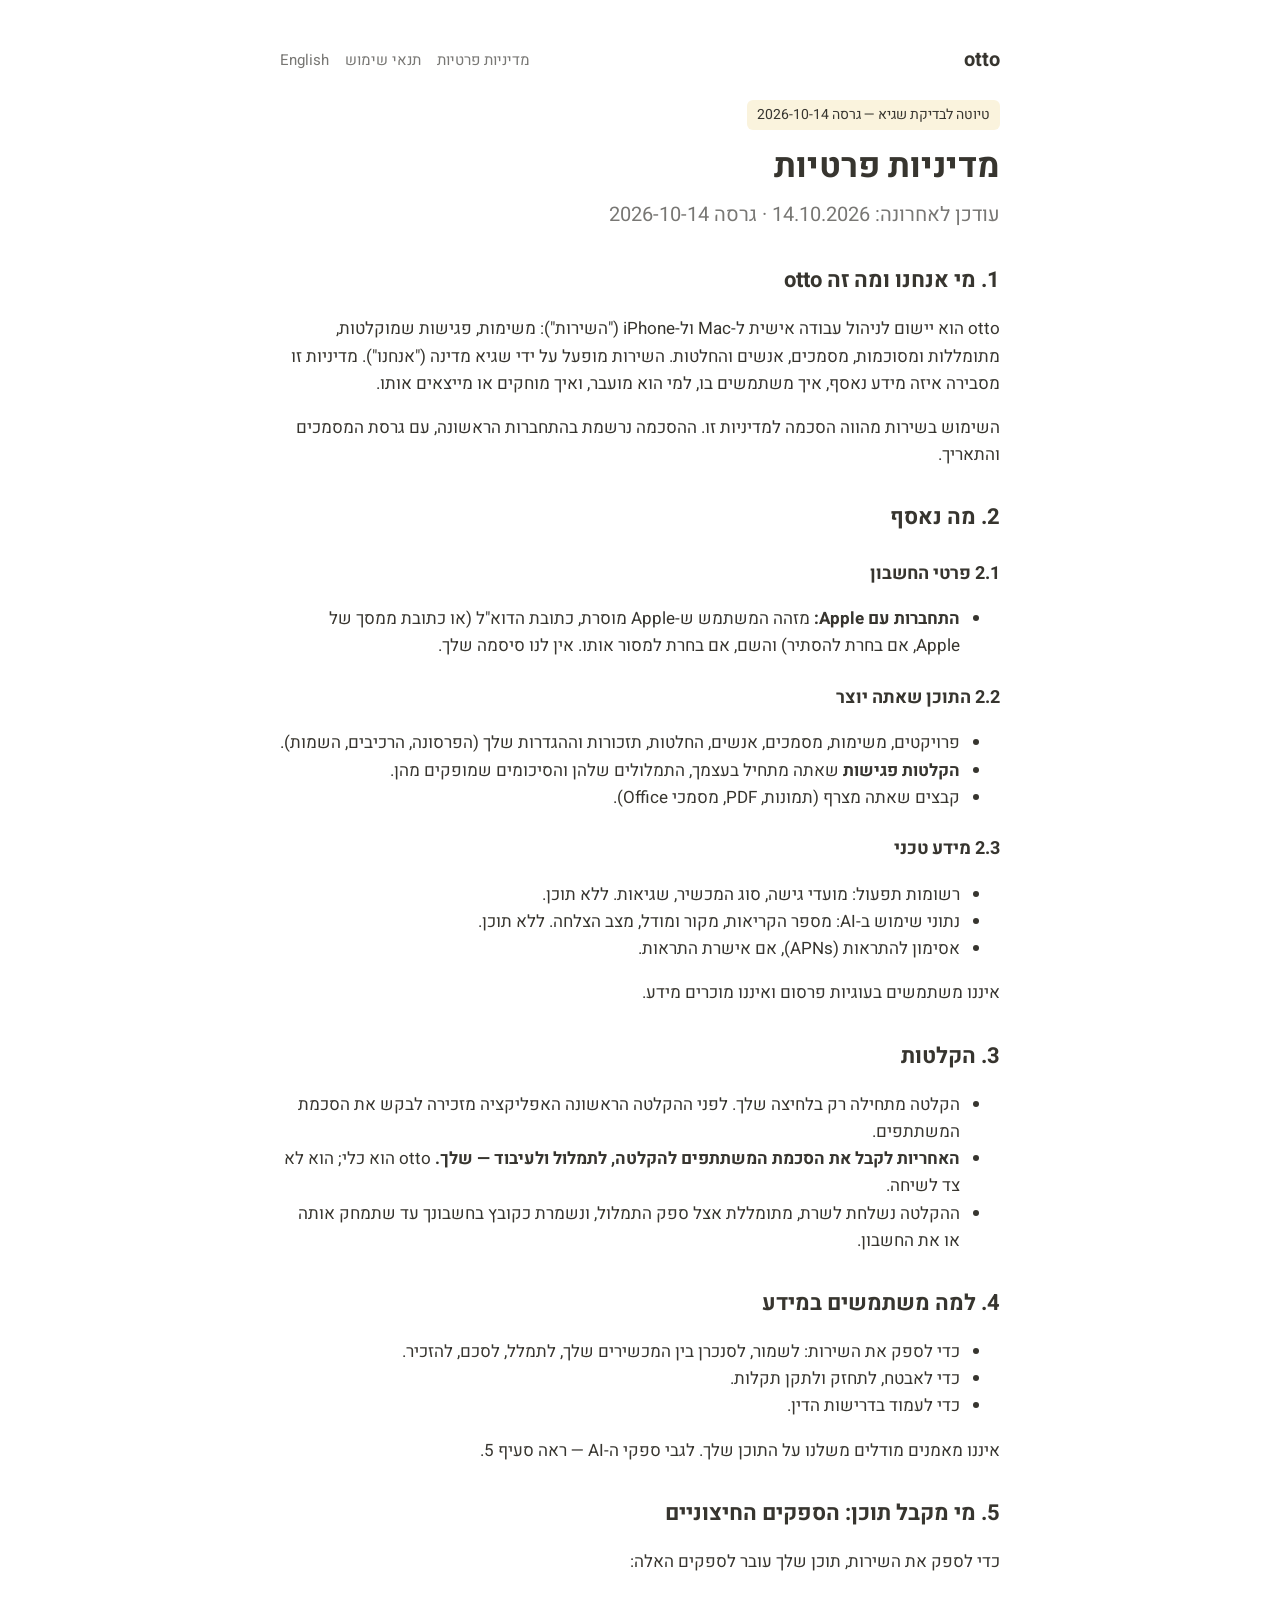
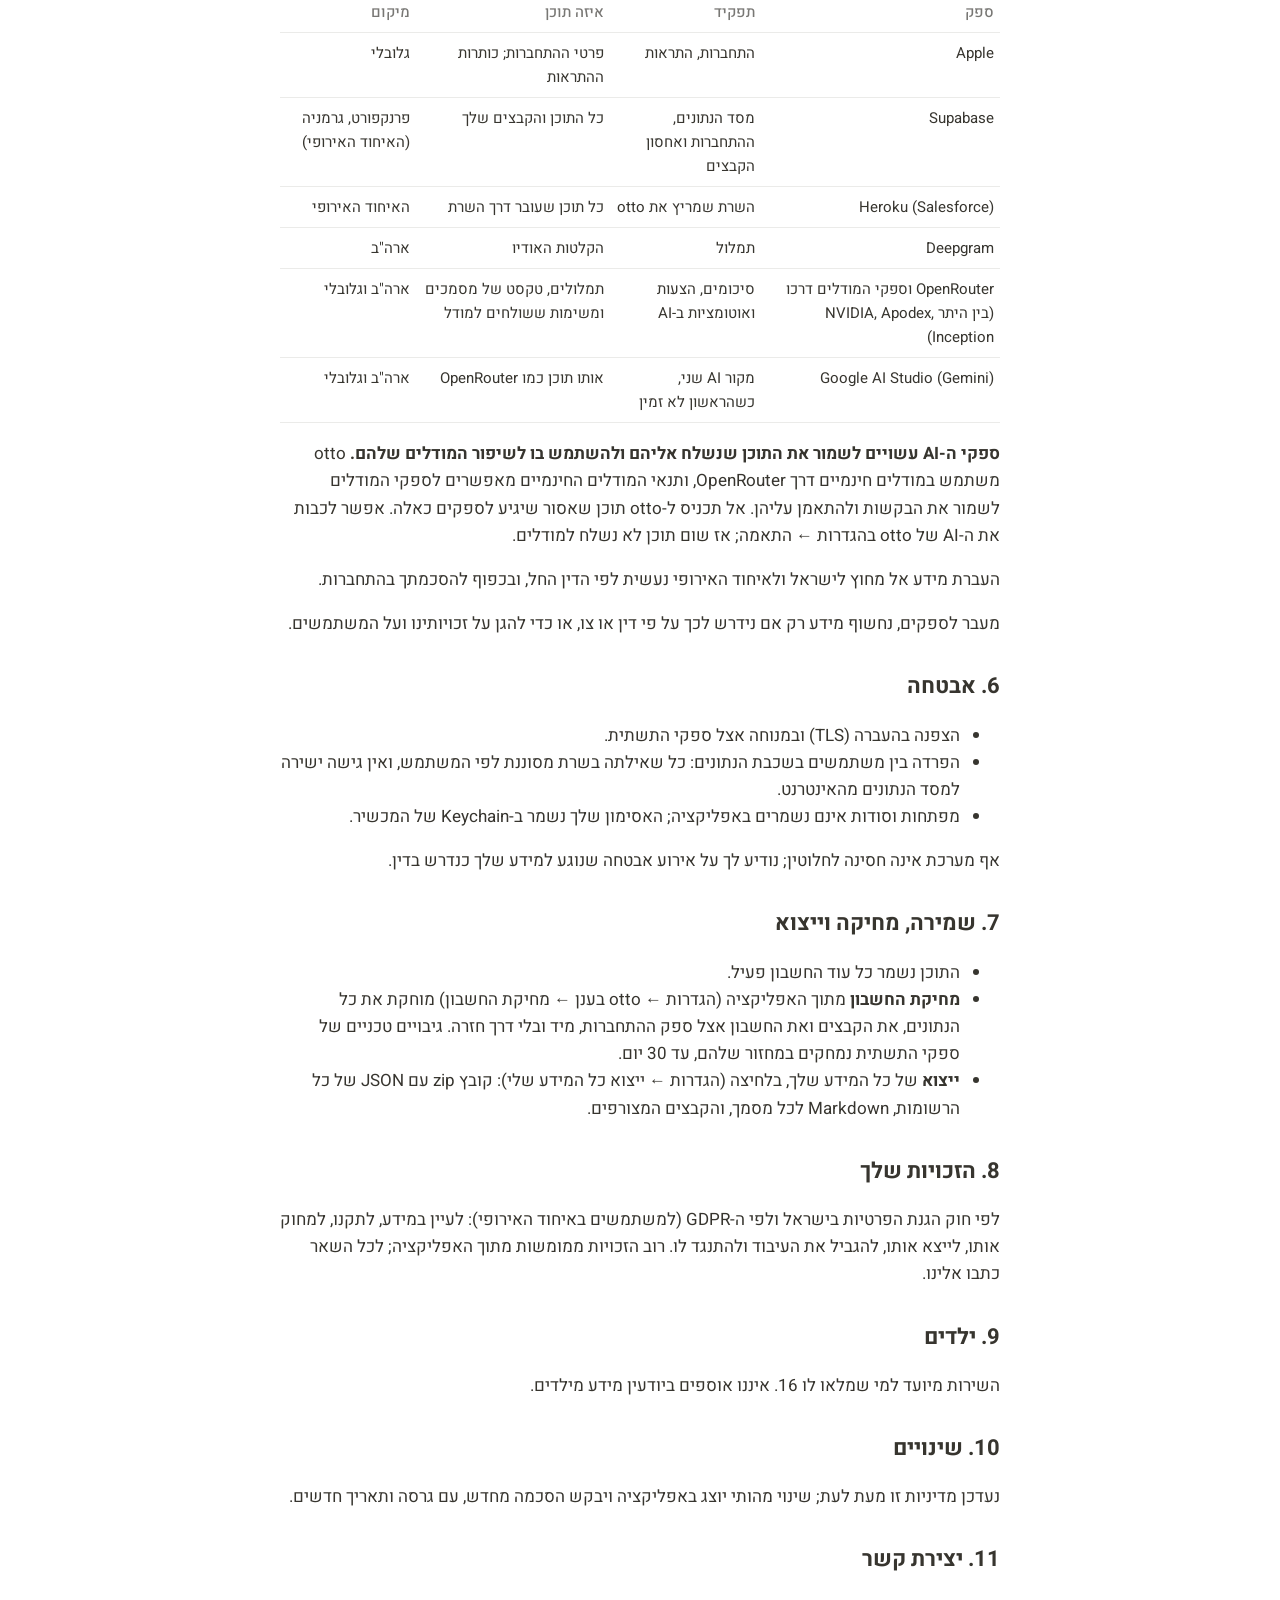
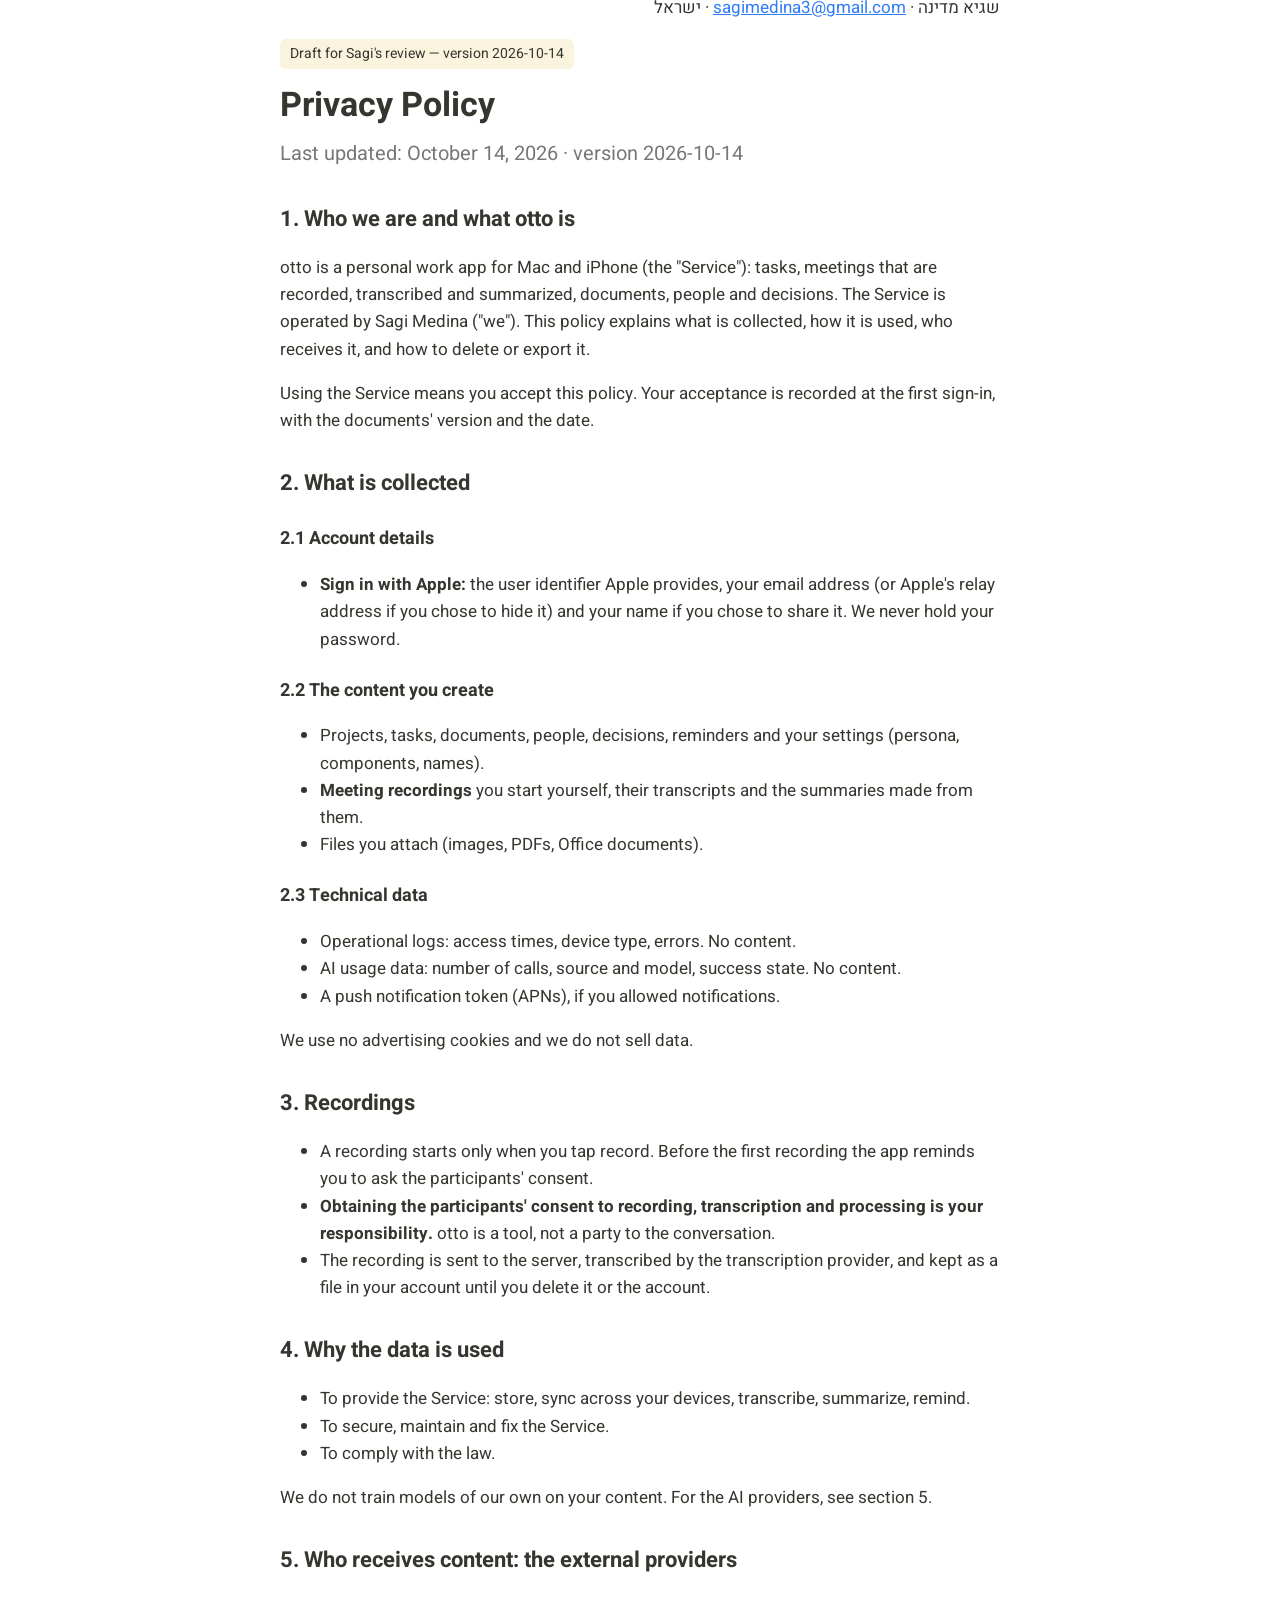
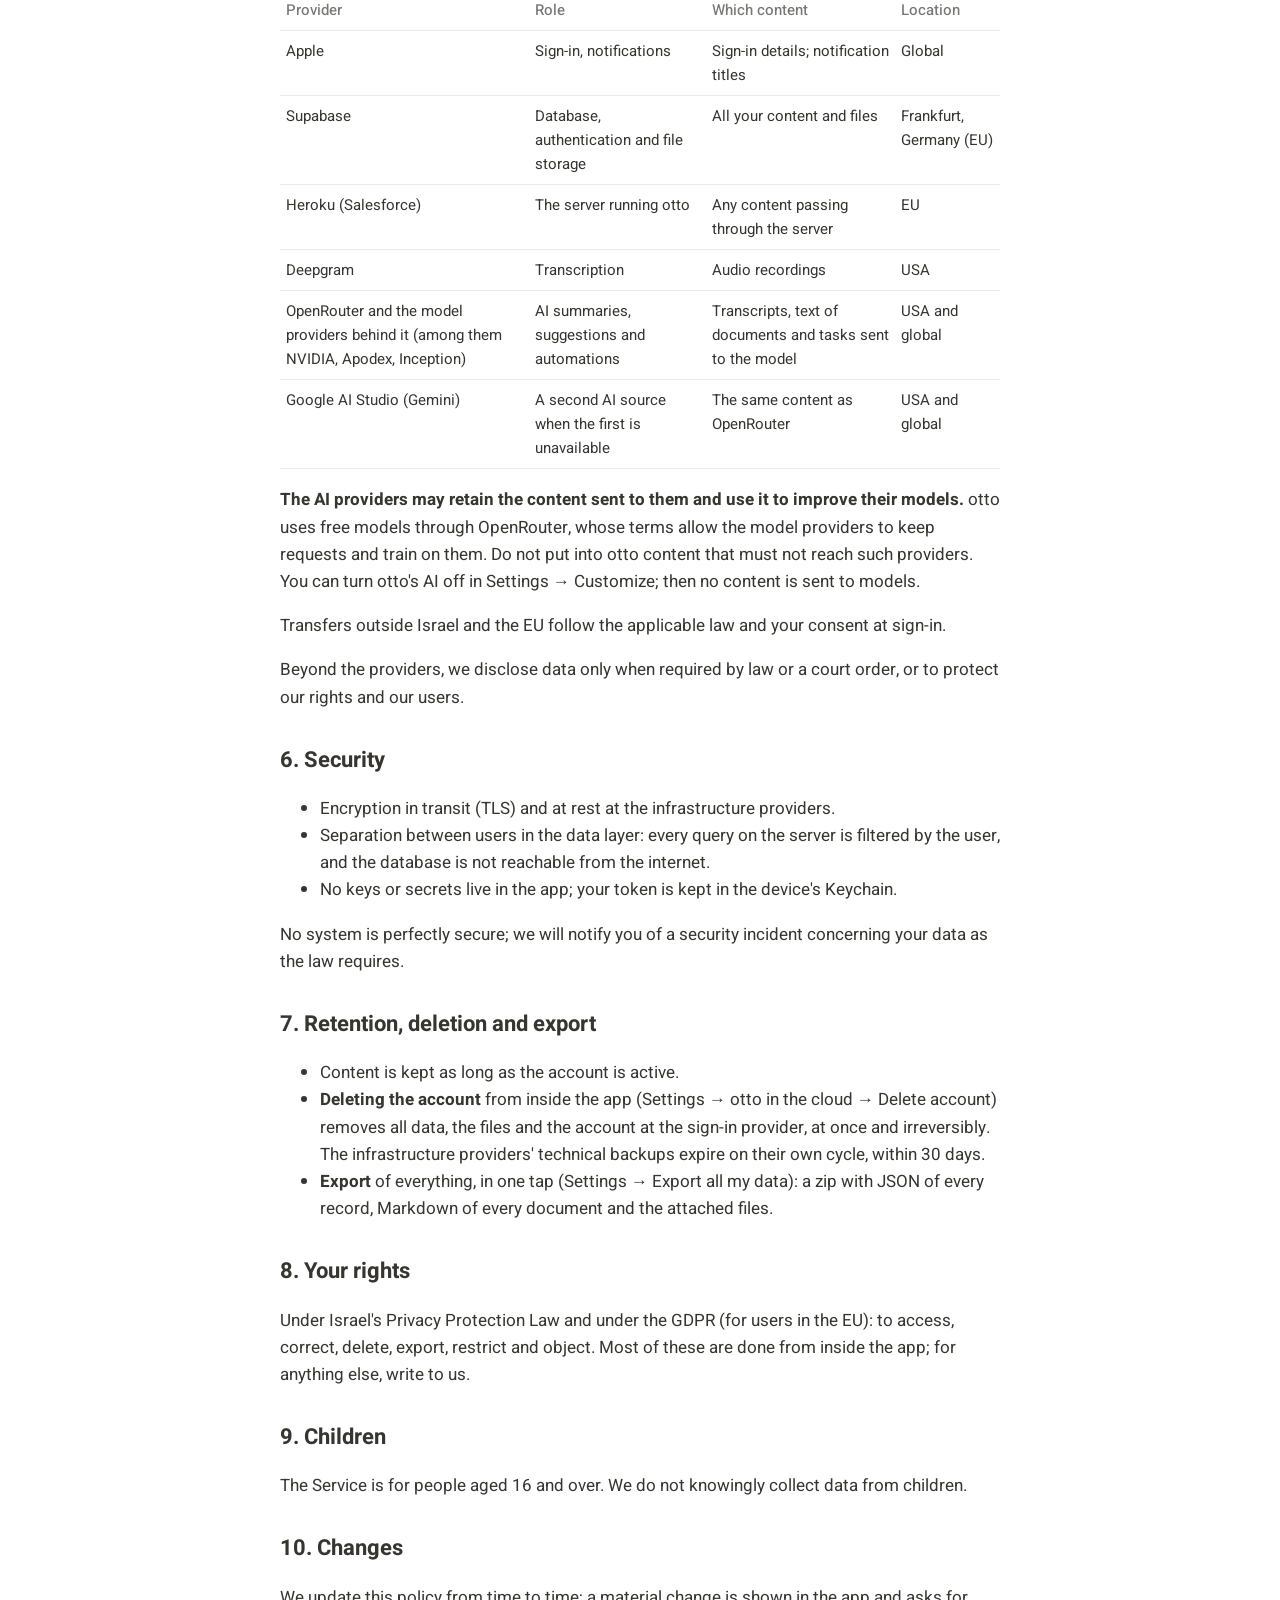
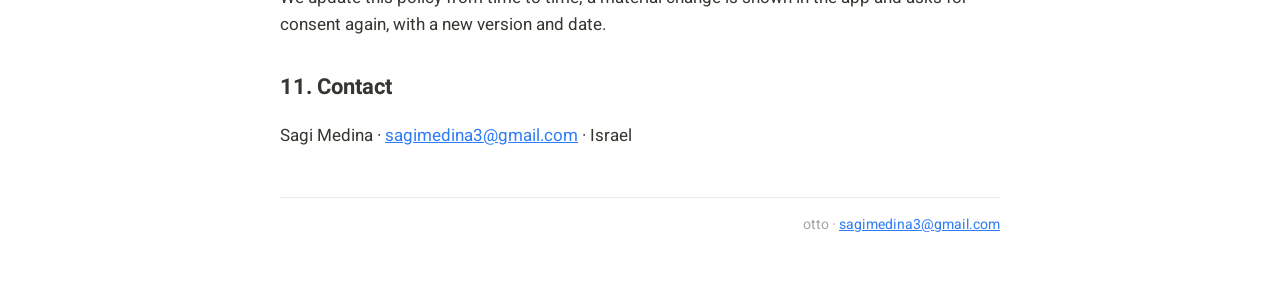
==== privacy/index.html @ e6d65d62 "Site: c3b1077" ====
<!doctype html>
<html lang="he" dir="rtl">
<head>
<meta charset="utf-8">
<meta name="viewport" content="width=device-width, initial-scale=1">
<title>otto — מדיניות פרטיות</title>
<link rel="stylesheet" href="../style.css">
<link rel="preconnect" href="https://fonts.googleapis.com">
<link href="https://fonts.googleapis.com/css2?family=Heebo:wght@400;500;600;700&display=swap" rel="stylesheet">
</head>
<body>
<main>
  <header class="top">
    <a class="mark" href="../">otto</a>
    <nav><a href="./">מדיניות פרטיות</a><a href="../terms/">תנאי שימוש</a><a href="#en" class="lang">English</a></nav>
  </header>

  <span class="draft">טיוטה לבדיקת שגיא — גרסה 2026-10-14</span>
  <h1>מדיניות פרטיות</h1>
  <p class="lead">עודכן לאחרונה: 14.10.2026 · גרסה 2026-10-14</p>

  <h2>1. מי אנחנו ומה זה otto</h2>
  <p>otto הוא יישום לניהול עבודה אישית ל-Mac ול-iPhone ("השירות"): משימות, פגישות שמוקלטות, מתומללות ומסוכמות, מסמכים, אנשים והחלטות. השירות מופעל על ידי שגיא מדינה ("אנחנו"). מדיניות זו מסבירה איזה מידע נאסף, איך משתמשים בו, למי הוא מועבר, ואיך מוחקים או מייצאים אותו.</p>
  <p>השימוש בשירות מהווה הסכמה למדיניות זו. ההסכמה נרשמת בהתחברות הראשונה, עם גרסת המסמכים והתאריך.</p>

  <h2>2. מה נאסף</h2>
  <h3>2.1 פרטי החשבון</h3>
  <ul>
    <li><strong>התחברות עם Apple:</strong> מזהה המשתמש ש-Apple מוסרת, כתובת הדוא"ל (או כתובת ממסך של Apple, אם בחרת להסתיר) והשם, אם בחרת למסור אותו. אין לנו סיסמה שלך.</li>
  </ul>
  <h3>2.2 התוכן שאתה יוצר</h3>
  <ul>
    <li>פרויקטים, משימות, מסמכים, אנשים, החלטות, תזכורות וההגדרות שלך (הפרסונה, הרכיבים, השמות).</li>
    <li><strong>הקלטות פגישות</strong> שאתה מתחיל בעצמך, התמלולים שלהן והסיכומים שמופקים מהן.</li>
    <li>קבצים שאתה מצרף (תמונות, PDF, מסמכי Office).</li>
  </ul>
  <h3>2.3 מידע טכני</h3>
  <ul>
    <li>רשומות תפעול: מועדי גישה, סוג המכשיר, שגיאות. ללא תוכן.</li>
    <li>נתוני שימוש ב-AI: מספר הקריאות, מקור ומודל, מצב הצלחה. ללא תוכן.</li>
    <li>אסימון להתראות (APNs), אם אישרת התראות.</li>
  </ul>
  <p>איננו משתמשים בעוגיות פרסום ואיננו מוכרים מידע.</p>

  <h2>3. הקלטות</h2>
  <ul>
    <li>הקלטה מתחילה רק בלחיצה שלך. לפני ההקלטה הראשונה האפליקציה מזכירה לבקש את הסכמת המשתתפים.</li>
    <li><strong>האחריות לקבל את הסכמת המשתתפים להקלטה, לתמלול ולעיבוד — שלך.</strong> otto הוא כלי; הוא לא צד לשיחה.</li>
    <li>ההקלטה נשלחת לשרת, מתומללת אצל ספק התמלול, ונשמרת כקובץ בחשבונך עד שתמחק אותה או את החשבון.</li>
  </ul>

  <h2>4. למה משתמשים במידע</h2>
  <ul>
    <li>כדי לספק את השירות: לשמור, לסנכרן בין המכשירים שלך, לתמלל, לסכם, להזכיר.</li>
    <li>כדי לאבטח, לתחזק ולתקן תקלות.</li>
    <li>כדי לעמוד בדרישות הדין.</li>
  </ul>
  <p>איננו מאמנים מודלים משלנו על התוכן שלך. לגבי ספקי ה-AI — ראה סעיף 5.</p>

  <h2>5. מי מקבל תוכן: הספקים החיצוניים</h2>
  <p>כדי לספק את השירות, תוכן שלך עובר לספקים האלה:</p>
  <table>
    <tr><th>ספק</th><th>תפקיד</th><th>איזה תוכן</th><th>מיקום</th></tr>
    <tr><td>Apple</td><td>התחברות, התראות</td><td>פרטי ההתחברות; כותרות ההתראות</td><td>גלובלי</td></tr>
    <tr><td>Supabase</td><td>מסד הנתונים, ההתחברות ואחסון הקבצים</td><td>כל התוכן והקבצים שלך</td><td>פרנקפורט, גרמניה (האיחוד האירופי)</td></tr>
    <tr><td>Heroku (Salesforce)</td><td>השרת שמריץ את otto</td><td>כל תוכן שעובר דרך השרת</td><td>האיחוד האירופי</td></tr>
    <tr><td>Deepgram</td><td>תמלול</td><td>הקלטות האודיו</td><td>ארה"ב</td></tr>
    <tr><td>OpenRouter וספקי המודלים דרכו (בין היתר NVIDIA, Apodex, Inception)</td><td>סיכומים, הצעות ואוטומציות ב-AI</td><td>תמלולים, טקסט של מסמכים ומשימות ששולחים למודל</td><td>ארה"ב וגלובלי</td></tr>
    <tr><td>Google AI Studio (Gemini)</td><td>מקור AI שני, כשהראשון לא זמין</td><td>אותו תוכן כמו OpenRouter</td><td>ארה"ב וגלובלי</td></tr>
  </table>
  <p><strong>ספקי ה-AI עשויים לשמור את התוכן שנשלח אליהם ולהשתמש בו לשיפור המודלים שלהם.</strong> otto משתמש במודלים חינמיים דרך OpenRouter, ותנאי המודלים החינמיים מאפשרים לספקי המודלים לשמור את הבקשות ולהתאמן עליהן. אל תכניס ל-otto תוכן שאסור שיגיע לספקים כאלה. אפשר לכבות את ה-AI של otto בהגדרות ← התאמה; אז שום תוכן לא נשלח למודלים.</p>
  <p>העברת מידע אל מחוץ לישראל ולאיחוד האירופי נעשית לפי הדין החל, ובכפוף להסכמתך בהתחברות.</p>
  <p>מעבר לספקים, נחשוף מידע רק אם נידרש לכך על פי דין או צו, או כדי להגן על זכויותינו ועל המשתמשים.</p>

  <h2>6. אבטחה</h2>
  <ul>
    <li>הצפנה בהעברה (TLS) ובמנוחה אצל ספקי התשתית.</li>
    <li>הפרדה בין משתמשים בשכבת הנתונים: כל שאילתה בשרת מסוננת לפי המשתמש, ואין גישה ישירה למסד הנתונים מהאינטרנט.</li>
    <li>מפתחות וסודות אינם נשמרים באפליקציה; האסימון שלך נשמר ב-Keychain של המכשיר.</li>
  </ul>
  <p>אף מערכת אינה חסינה לחלוטין; נודיע לך על אירוע אבטחה שנוגע למידע שלך כנדרש בדין.</p>

  <h2>7. שמירה, מחיקה וייצוא</h2>
  <ul>
    <li>התוכן נשמר כל עוד החשבון פעיל.</li>
    <li><strong>מחיקת החשבון</strong> מתוך האפליקציה (הגדרות ← otto בענן ← מחיקת החשבון) מוחקת את כל הנתונים, את הקבצים ואת החשבון אצל ספק ההתחברות, מיד ובלי דרך חזרה. גיבויים טכניים של ספקי התשתית נמחקים במחזור שלהם, עד 30 יום.</li>
    <li><strong>ייצוא</strong> של כל המידע שלך, בלחיצה (הגדרות ← ייצוא כל המידע שלי): קובץ zip עם JSON של כל הרשומות, Markdown לכל מסמך, והקבצים המצורפים.</li>
  </ul>

  <h2>8. הזכויות שלך</h2>
  <p>לפי חוק הגנת הפרטיות בישראל ולפי ה-GDPR (למשתמשים באיחוד האירופי): לעיין במידע, לתקנו, למחוק אותו, לייצא אותו, להגביל את העיבוד ולהתנגד לו. רוב הזכויות ממומשות מתוך האפליקציה; לכל השאר כתבו אלינו.</p>

  <h2>9. ילדים</h2>
  <p>השירות מיועד למי שמלאו לו 16. איננו אוספים ביודעין מידע מילדים.</p>

  <h2>10. שינויים</h2>
  <p>נעדכן מדיניות זו מעת לעת; שינוי מהותי יוצג באפליקציה ויבקש הסכמה מחדש, עם גרסה ותאריך חדשים.</p>

  <h2>11. יצירת קשר</h2>
  <p>שגיא מדינה · <a href="mailto:sagimedina3@gmail.com">sagimedina3@gmail.com</a> · ישראל</p>

  <section id="en" class="en">
    <span class="draft">Draft for Sagi's review — version 2026-10-14</span>
    <h1>Privacy Policy</h1>
    <p class="lead">Last updated: October 14, 2026 · version 2026-10-14</p>

    <h2>1. Who we are and what otto is</h2>
    <p>otto is a personal work app for Mac and iPhone (the "Service"): tasks, meetings that are recorded, transcribed and summarized, documents, people and decisions. The Service is operated by Sagi Medina ("we"). This policy explains what is collected, how it is used, who receives it, and how to delete or export it.</p>
    <p>Using the Service means you accept this policy. Your acceptance is recorded at the first sign-in, with the documents' version and the date.</p>

    <h2>2. What is collected</h2>
    <h3>2.1 Account details</h3>
    <ul><li><strong>Sign in with Apple:</strong> the user identifier Apple provides, your email address (or Apple's relay address if you chose to hide it) and your name if you chose to share it. We never hold your password.</li></ul>
    <h3>2.2 The content you create</h3>
    <ul>
      <li>Projects, tasks, documents, people, decisions, reminders and your settings (persona, components, names).</li>
      <li><strong>Meeting recordings</strong> you start yourself, their transcripts and the summaries made from them.</li>
      <li>Files you attach (images, PDFs, Office documents).</li>
    </ul>
    <h3>2.3 Technical data</h3>
    <ul>
      <li>Operational logs: access times, device type, errors. No content.</li>
      <li>AI usage data: number of calls, source and model, success state. No content.</li>
      <li>A push notification token (APNs), if you allowed notifications.</li>
    </ul>
    <p>We use no advertising cookies and we do not sell data.</p>

    <h2>3. Recordings</h2>
    <ul>
      <li>A recording starts only when you tap record. Before the first recording the app reminds you to ask the participants' consent.</li>
      <li><strong>Obtaining the participants' consent to recording, transcription and processing is your responsibility.</strong> otto is a tool, not a party to the conversation.</li>
      <li>The recording is sent to the server, transcribed by the transcription provider, and kept as a file in your account until you delete it or the account.</li>
    </ul>

    <h2>4. Why the data is used</h2>
    <ul>
      <li>To provide the Service: store, sync across your devices, transcribe, summarize, remind.</li>
      <li>To secure, maintain and fix the Service.</li>
      <li>To comply with the law.</li>
    </ul>
    <p>We do not train models of our own on your content. For the AI providers, see section 5.</p>

    <h2>5. Who receives content: the external providers</h2>
    <table>
      <tr><th>Provider</th><th>Role</th><th>Which content</th><th>Location</th></tr>
      <tr><td>Apple</td><td>Sign-in, notifications</td><td>Sign-in details; notification titles</td><td>Global</td></tr>
      <tr><td>Supabase</td><td>Database, authentication and file storage</td><td>All your content and files</td><td>Frankfurt, Germany (EU)</td></tr>
      <tr><td>Heroku (Salesforce)</td><td>The server running otto</td><td>Any content passing through the server</td><td>EU</td></tr>
      <tr><td>Deepgram</td><td>Transcription</td><td>Audio recordings</td><td>USA</td></tr>
      <tr><td>OpenRouter and the model providers behind it (among them NVIDIA, Apodex, Inception)</td><td>AI summaries, suggestions and automations</td><td>Transcripts, text of documents and tasks sent to the model</td><td>USA and global</td></tr>
      <tr><td>Google AI Studio (Gemini)</td><td>A second AI source when the first is unavailable</td><td>The same content as OpenRouter</td><td>USA and global</td></tr>
    </table>
    <p><strong>The AI providers may retain the content sent to them and use it to improve their models.</strong> otto uses free models through OpenRouter, whose terms allow the model providers to keep requests and train on them. Do not put into otto content that must not reach such providers. You can turn otto's AI off in Settings → Customize; then no content is sent to models.</p>
    <p>Transfers outside Israel and the EU follow the applicable law and your consent at sign-in.</p>
    <p>Beyond the providers, we disclose data only when required by law or a court order, or to protect our rights and our users.</p>

    <h2>6. Security</h2>
    <ul>
      <li>Encryption in transit (TLS) and at rest at the infrastructure providers.</li>
      <li>Separation between users in the data layer: every query on the server is filtered by the user, and the database is not reachable from the internet.</li>
      <li>No keys or secrets live in the app; your token is kept in the device's Keychain.</li>
    </ul>
    <p>No system is perfectly secure; we will notify you of a security incident concerning your data as the law requires.</p>

    <h2>7. Retention, deletion and export</h2>
    <ul>
      <li>Content is kept as long as the account is active.</li>
      <li><strong>Deleting the account</strong> from inside the app (Settings → otto in the cloud → Delete account) removes all data, the files and the account at the sign-in provider, at once and irreversibly. The infrastructure providers' technical backups expire on their own cycle, within 30 days.</li>
      <li><strong>Export</strong> of everything, in one tap (Settings → Export all my data): a zip with JSON of every record, Markdown of every document and the attached files.</li>
    </ul>

    <h2>8. Your rights</h2>
    <p>Under Israel's Privacy Protection Law and under the GDPR (for users in the EU): to access, correct, delete, export, restrict and object. Most of these are done from inside the app; for anything else, write to us.</p>

    <h2>9. Children</h2>
    <p>The Service is for people aged 16 and over. We do not knowingly collect data from children.</p>

    <h2>10. Changes</h2>
    <p>We update this policy from time to time; a material change is shown in the app and asks for consent again, with a new version and date.</p>

    <h2>11. Contact</h2>
    <p>Sagi Medina · <a href="mailto:sagimedina3@gmail.com">sagimedina3@gmail.com</a> · Israel</p>
  </section>

  <footer>otto · <a href="mailto:sagimedina3@gmail.com">sagimedina3@gmail.com</a></footer>
</main>
</body>
</html>
---- style.css ----
:root {
  --ink: #37352f; --ink2: #787774; --ink3: #a5a49f; --line: #ebebe9; --bg: #ffffff; --soft: #f8f8f7;
  --action: #2e7cf6; --blue-bg: #e6f1f8; --green: #3f7f5b; --green-bg: #e8f2eb; --yellow-bg: #faf3dd;
}
@media (prefers-color-scheme: dark) {
  :root { --ink: #e6e6e3; --ink2: #9b9a97; --ink3: #6f6e69; --line: #2f2f2f; --bg: #191919; --soft: #202020;
          --action: #4c8df8; --blue-bg: #173446; --green: #5dae80; --green-bg: #213a2c; --yellow-bg: #4a3d24; }
}
* { box-sizing: border-box; }
html { font-family: "Heebo", -apple-system, "Segoe UI", sans-serif; color: var(--ink); background: var(--bg); }
body { margin: 0; line-height: 1.6; font-size: 17px; }
main { max-width: 760px; margin: 0 auto; padding: 32px 20px 64px; }
header.top { display: flex; align-items: center; justify-content: space-between; gap: 16px; padding: 12px 0 24px; }
header.top .mark { font-weight: 700; font-size: 20px; text-decoration: none; color: var(--ink); }
header.top nav a { color: var(--ink2); text-decoration: none; margin-inline-start: 16px; font-size: 15px; }
h1 { font-size: 34px; line-height: 1.2; margin: 0 0 12px; }
h2 { font-size: 22px; margin: 32px 0 8px; }
h3 { font-size: 18px; margin: 24px 0 6px; }
p, li { color: var(--ink); }
.lead { font-size: 20px; color: var(--ink2); margin: 0 0 24px; }
.draft { display: inline-block; background: var(--yellow-bg); color: var(--ink); border-radius: 6px; padding: 4px 10px;
         font-size: 14px; margin-bottom: 16px; }
.cards { display: grid; grid-template-columns: repeat(auto-fit, minmax(220px, 1fr)); gap: 12px; margin: 24px 0; }
.card { background: var(--soft); border: 1px solid var(--line); border-radius: 10px; padding: 16px; }
.card h3 { margin: 0 0 6px; font-size: 17px; }
.card p { margin: 0; color: var(--ink2); font-size: 15px; }
table { border-collapse: collapse; width: 100%; font-size: 15px; margin: 12px 0; }
th, td { text-align: start; border-bottom: 1px solid var(--line); padding: 8px 6px; vertical-align: top; }
th { color: var(--ink2); font-weight: 500; }
a { color: var(--action); }
footer { margin-top: 48px; padding-top: 16px; border-top: 1px solid var(--line); color: var(--ink3); font-size: 14px; }
.lang { font-size: 14px; color: var(--ink2); }
.en { direction: ltr; text-align: left; }
.en th, .en td { text-align: left; }
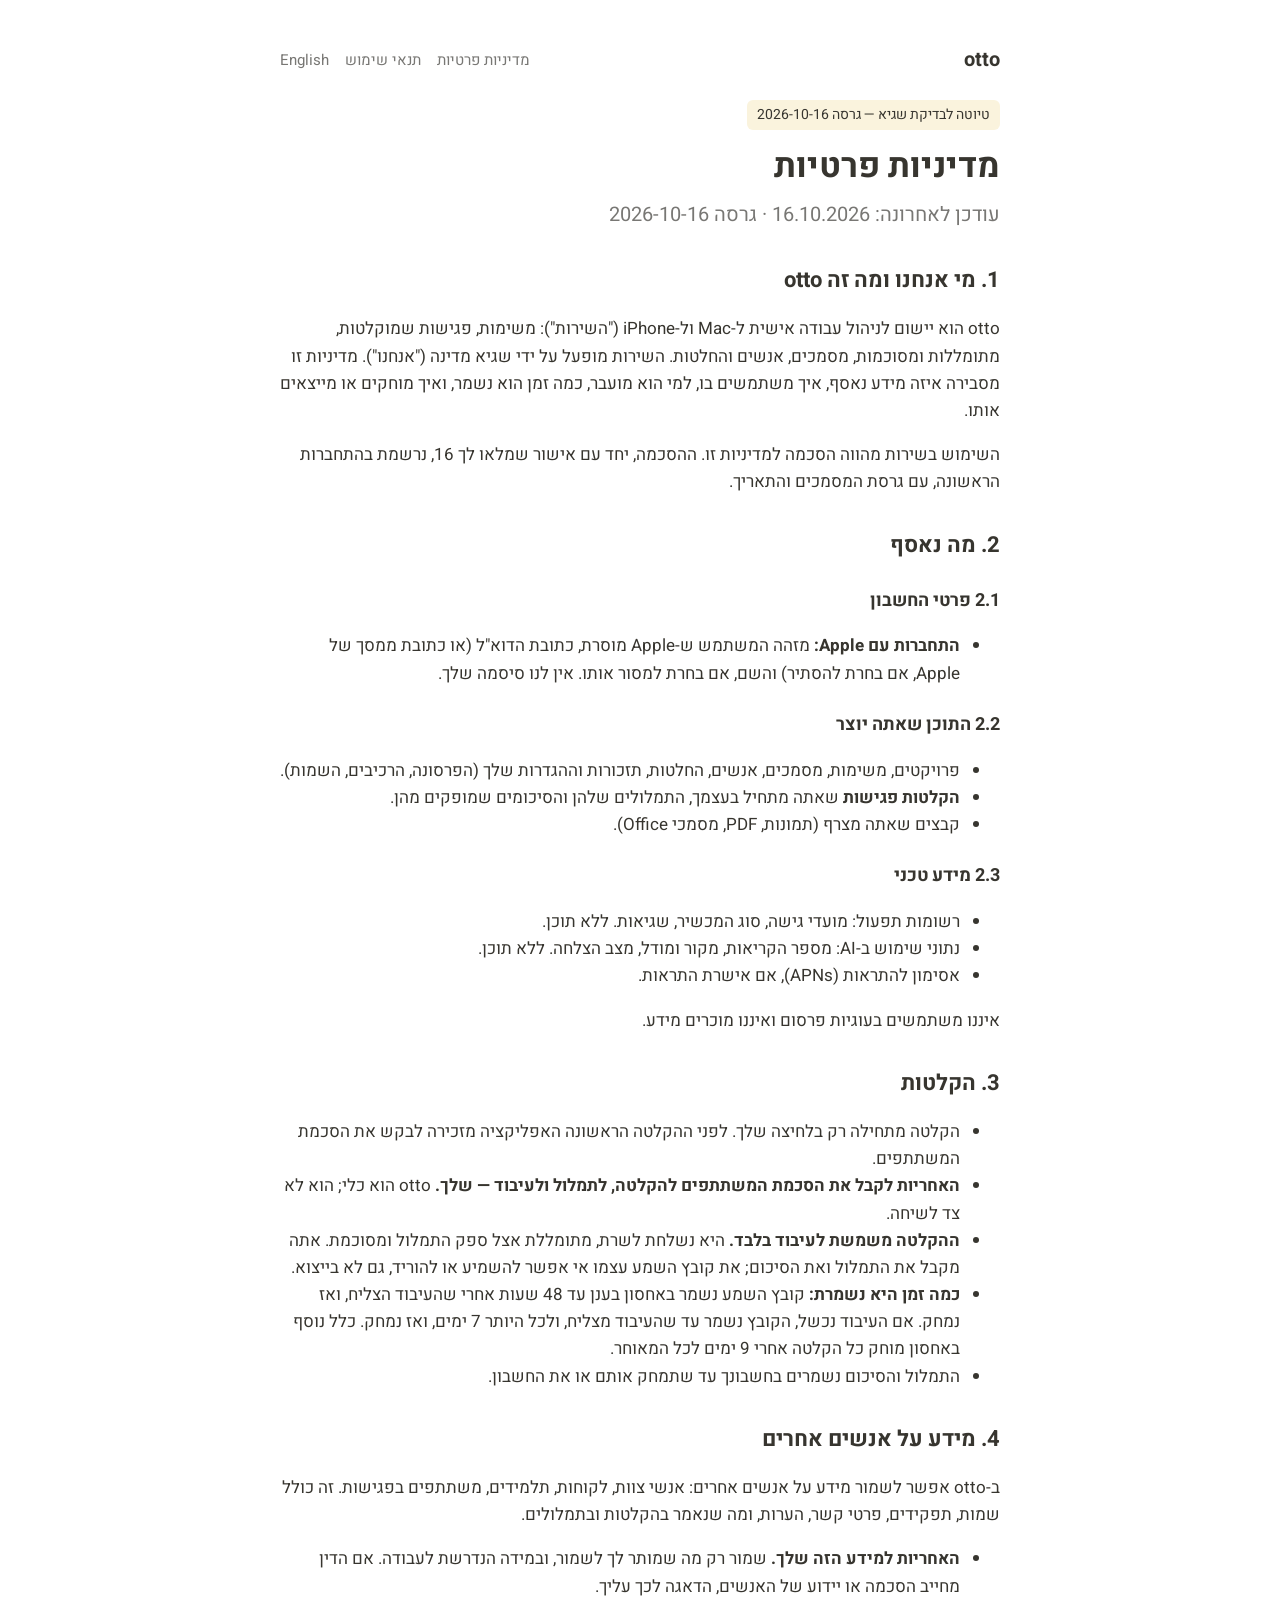
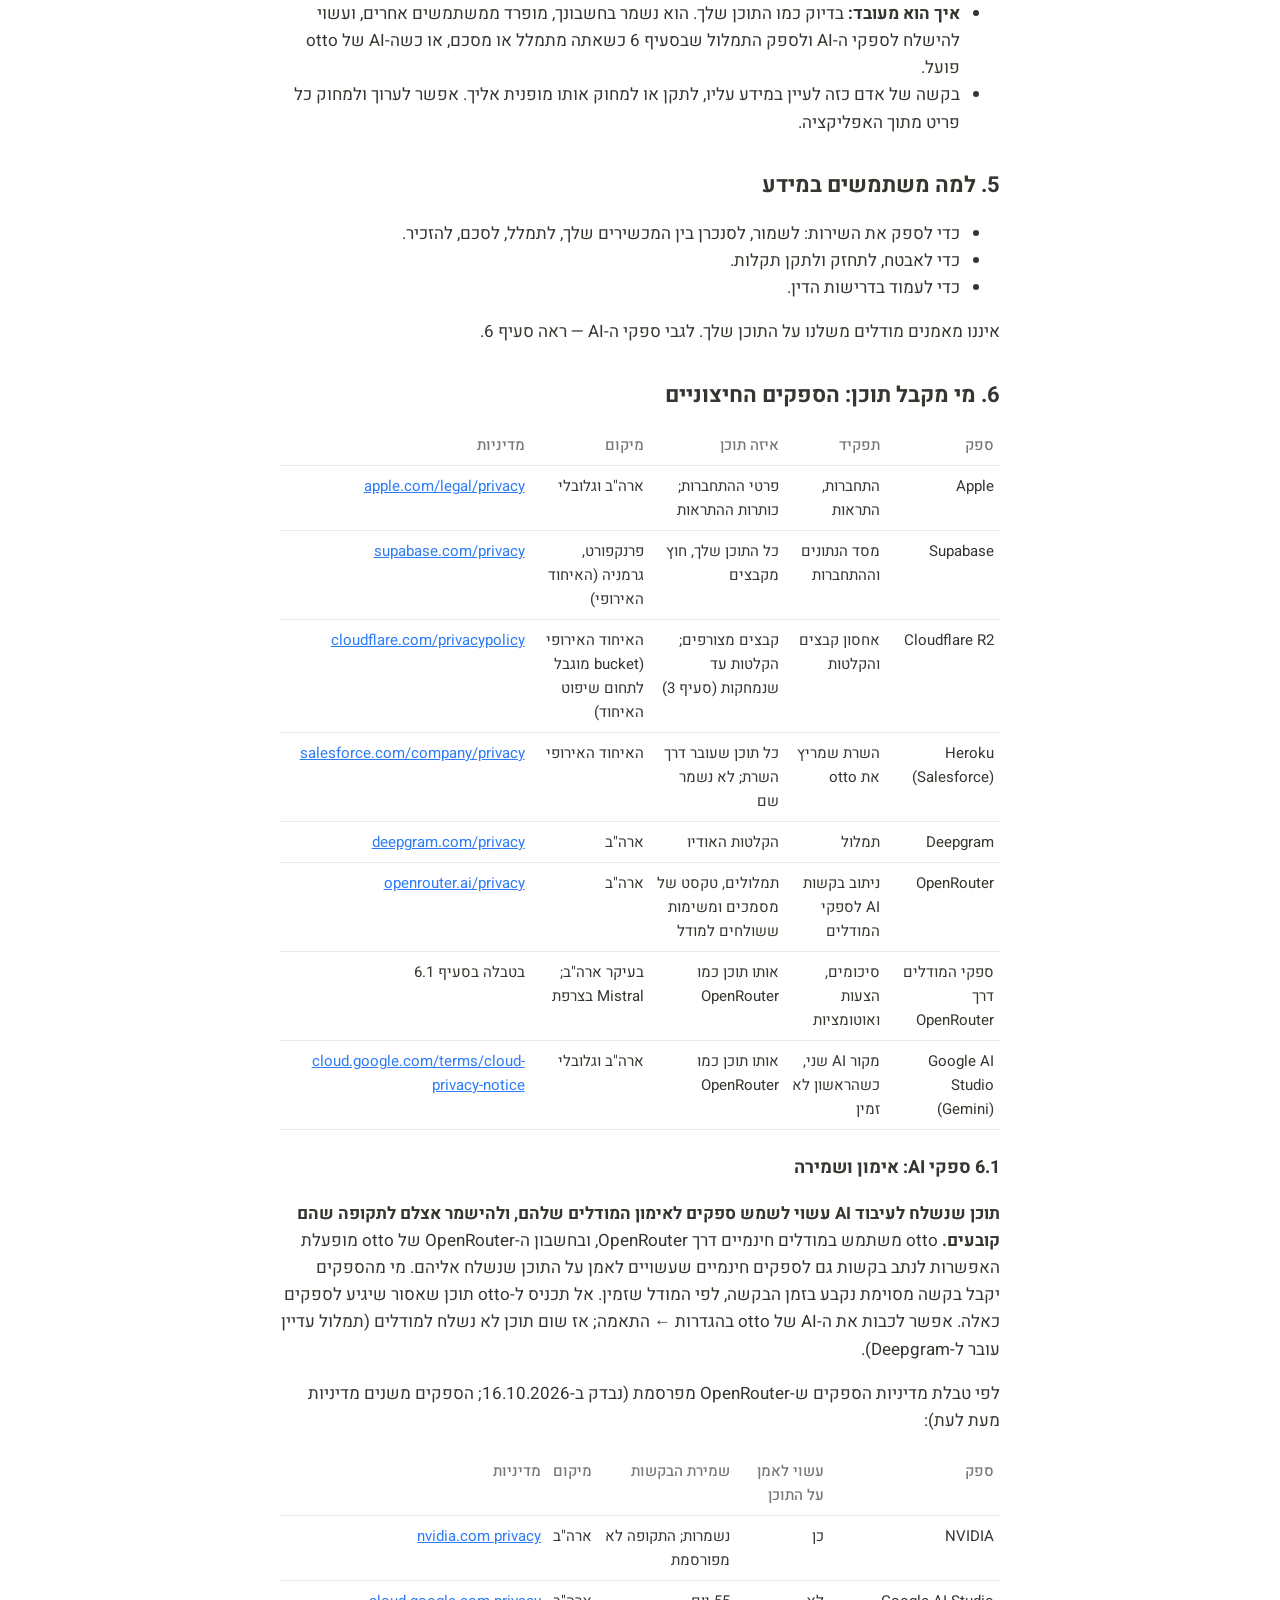
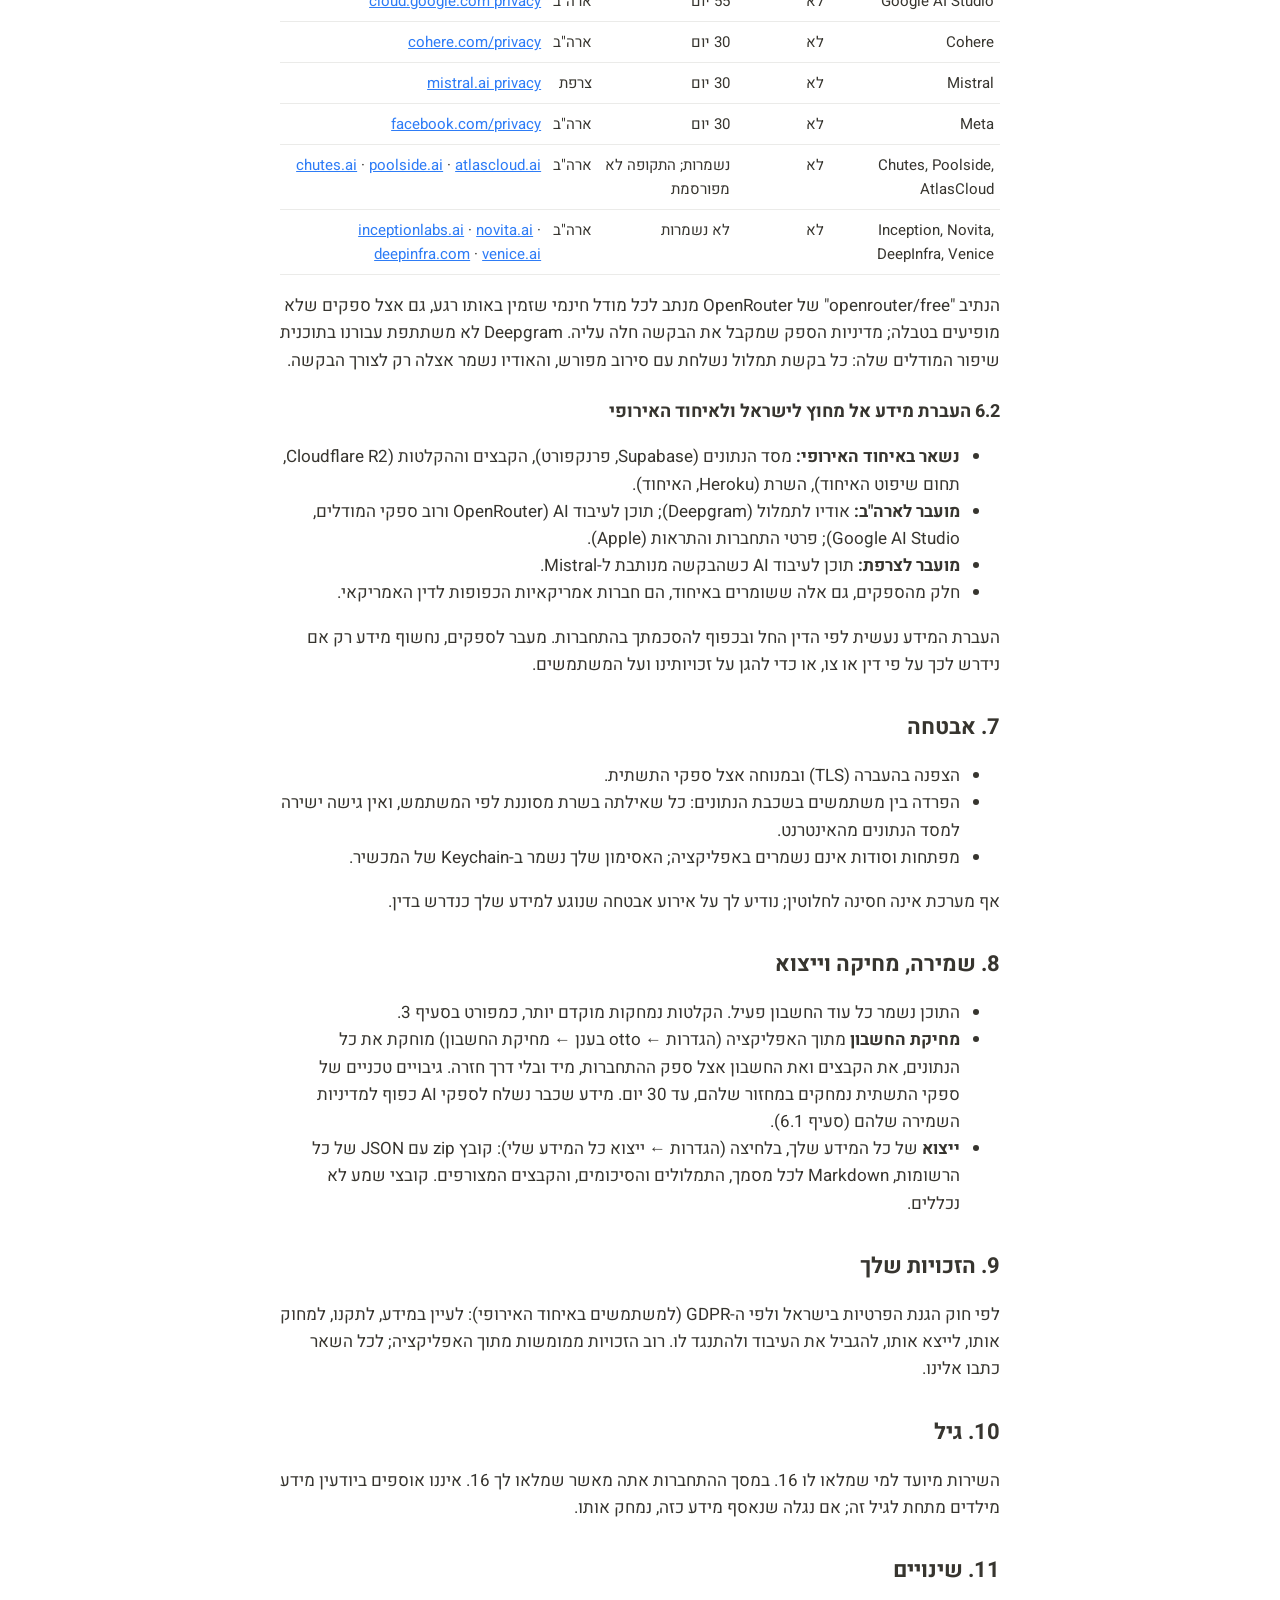
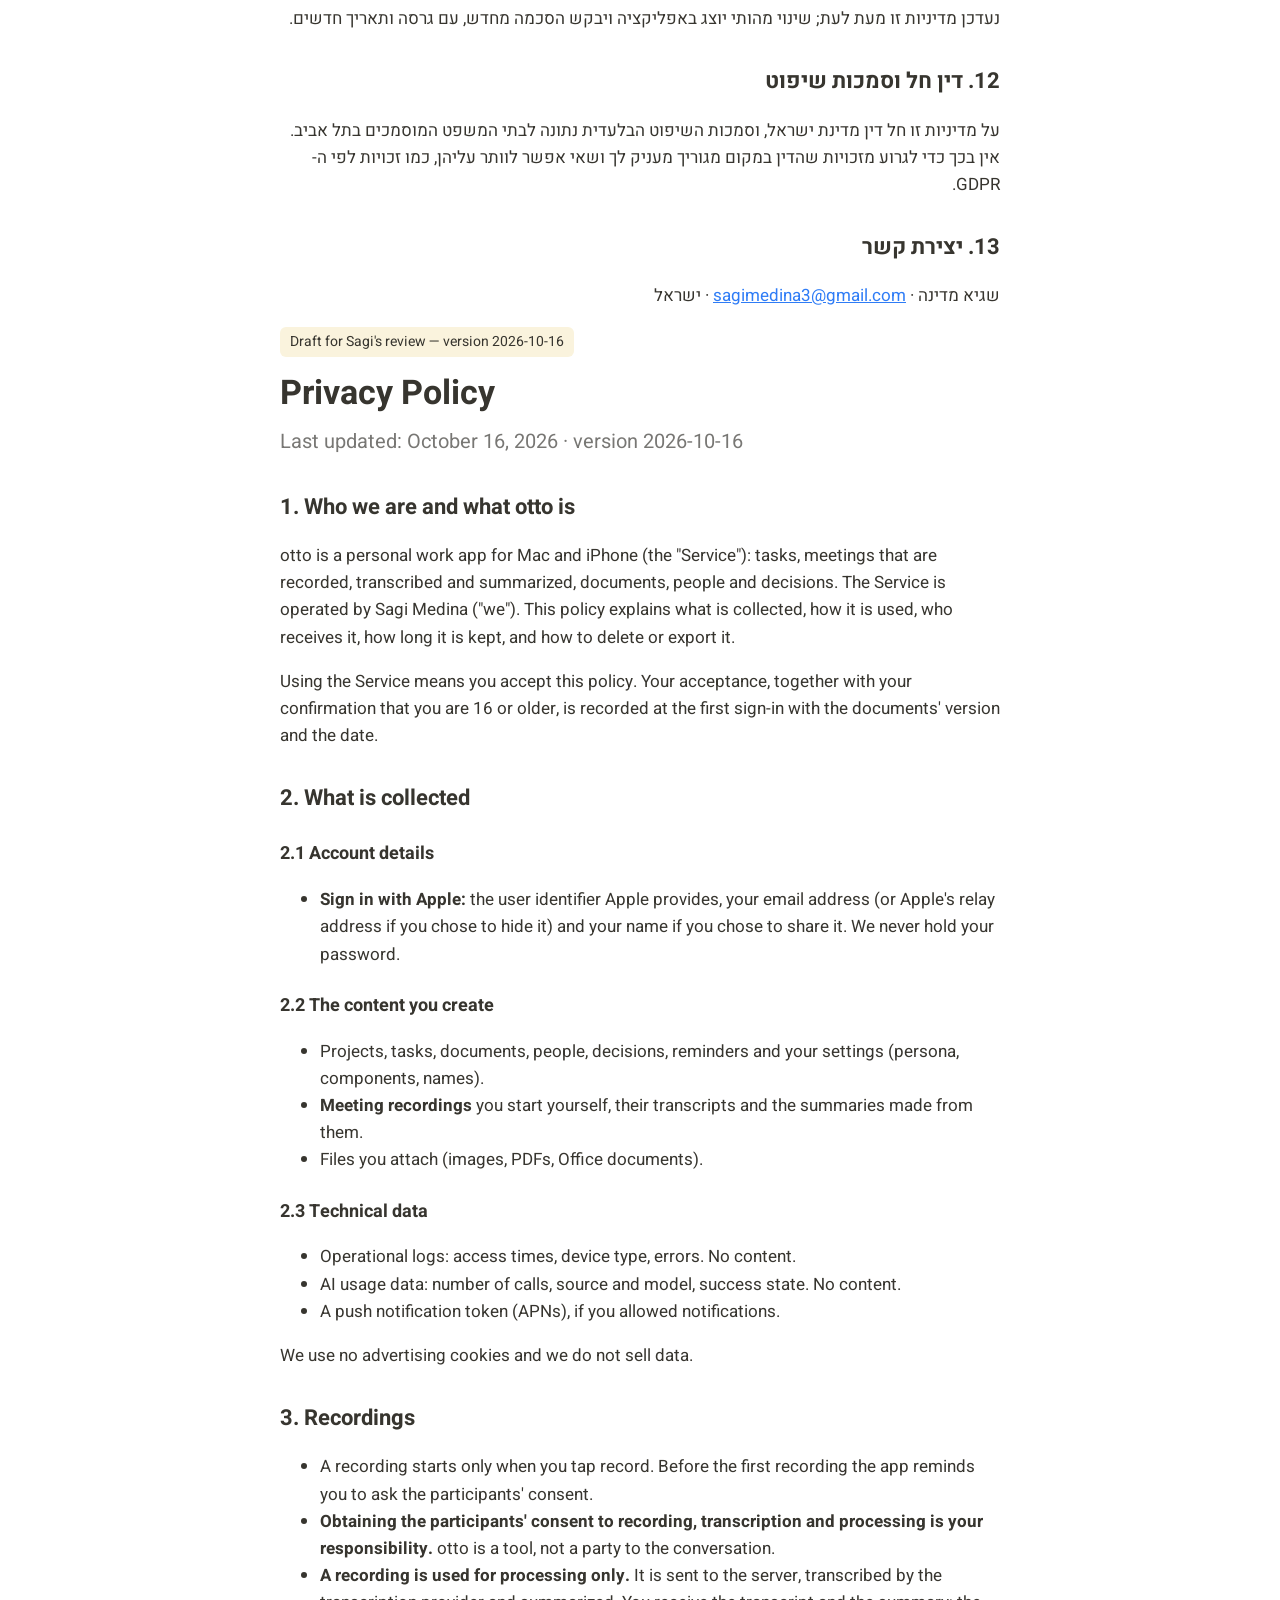
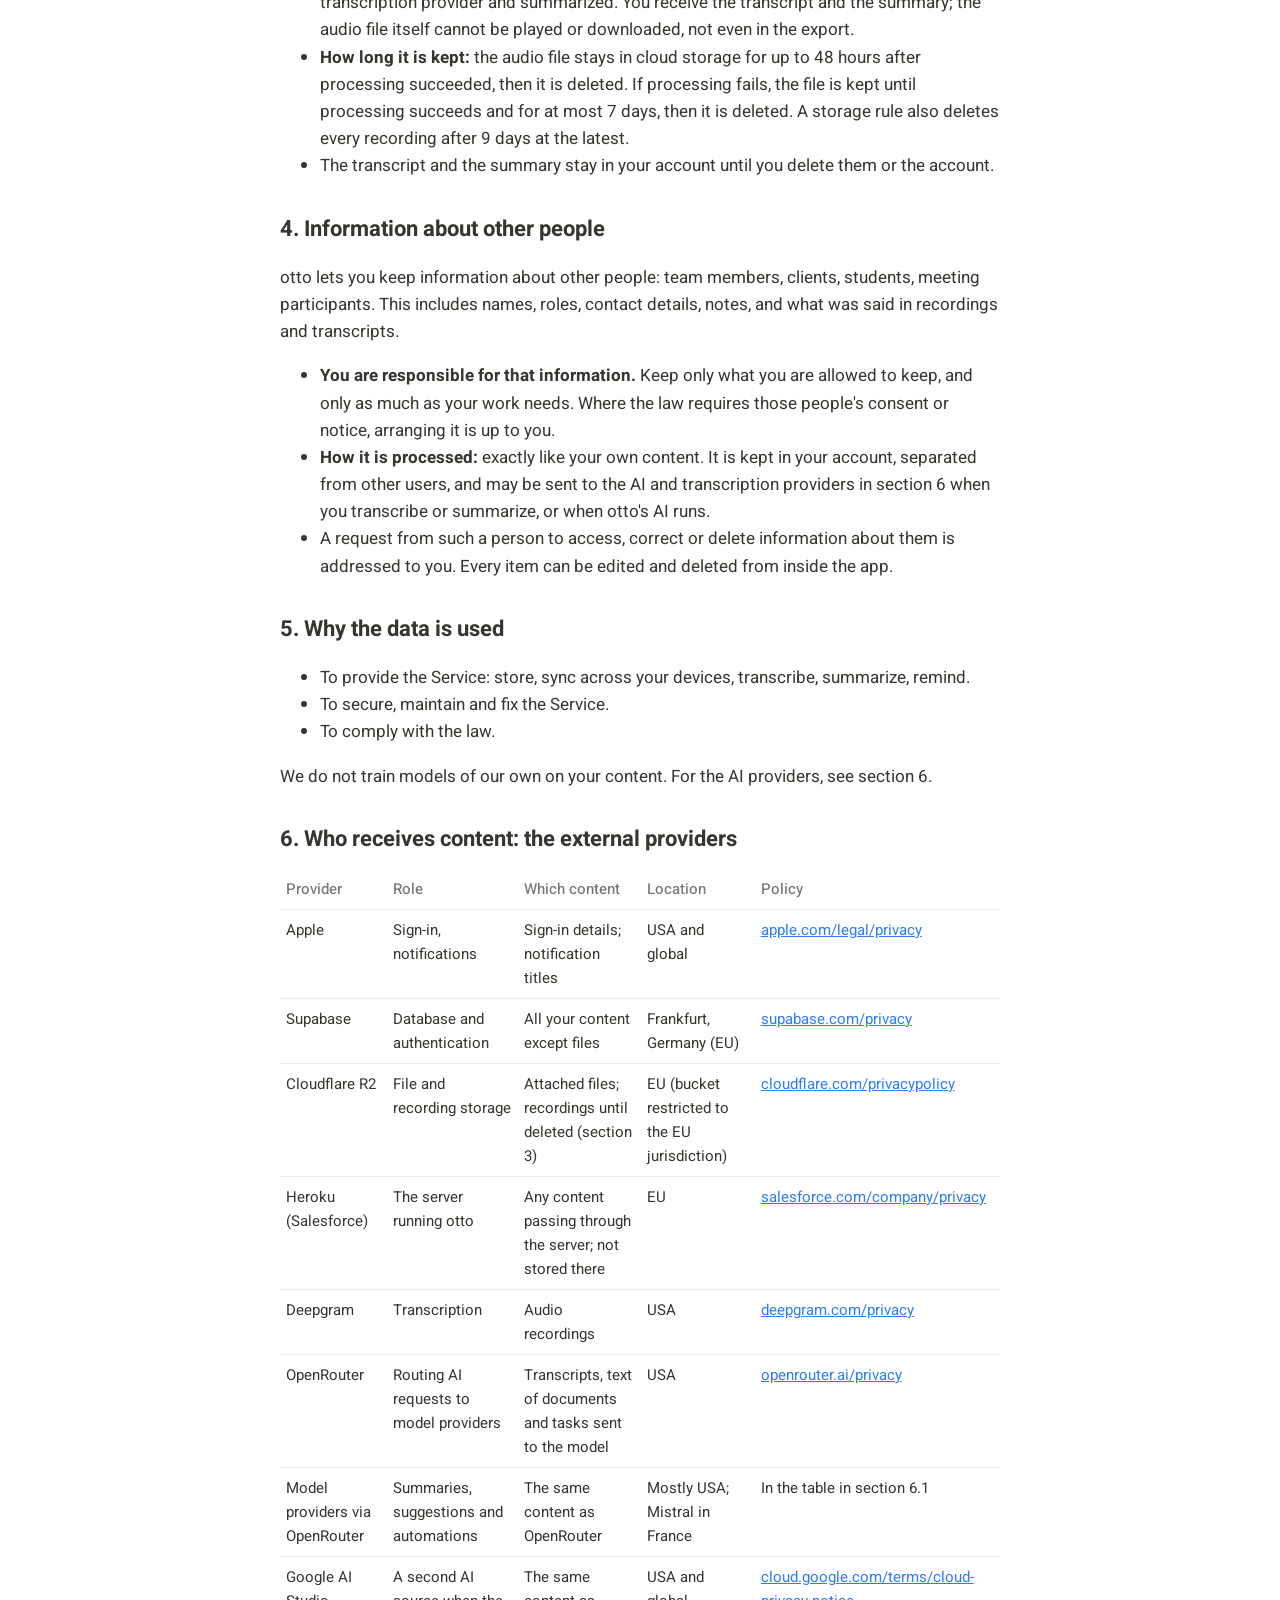
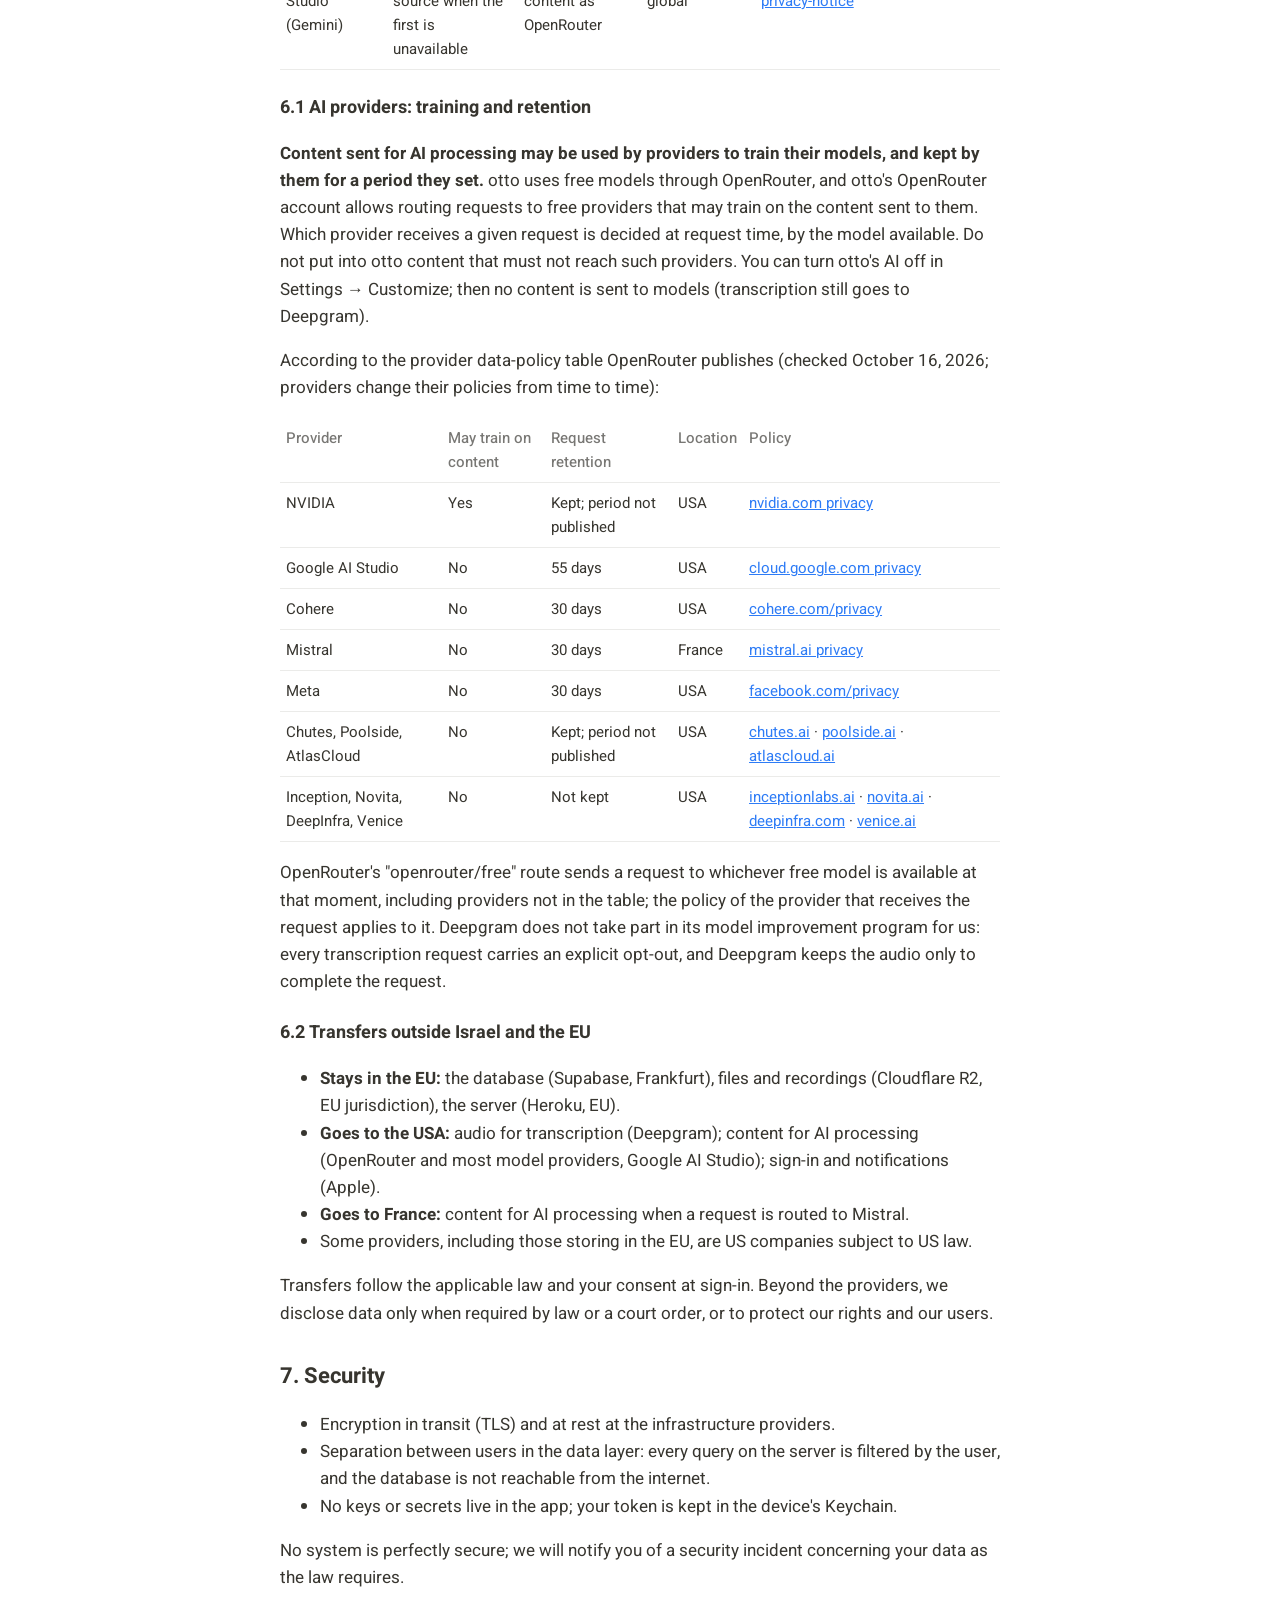
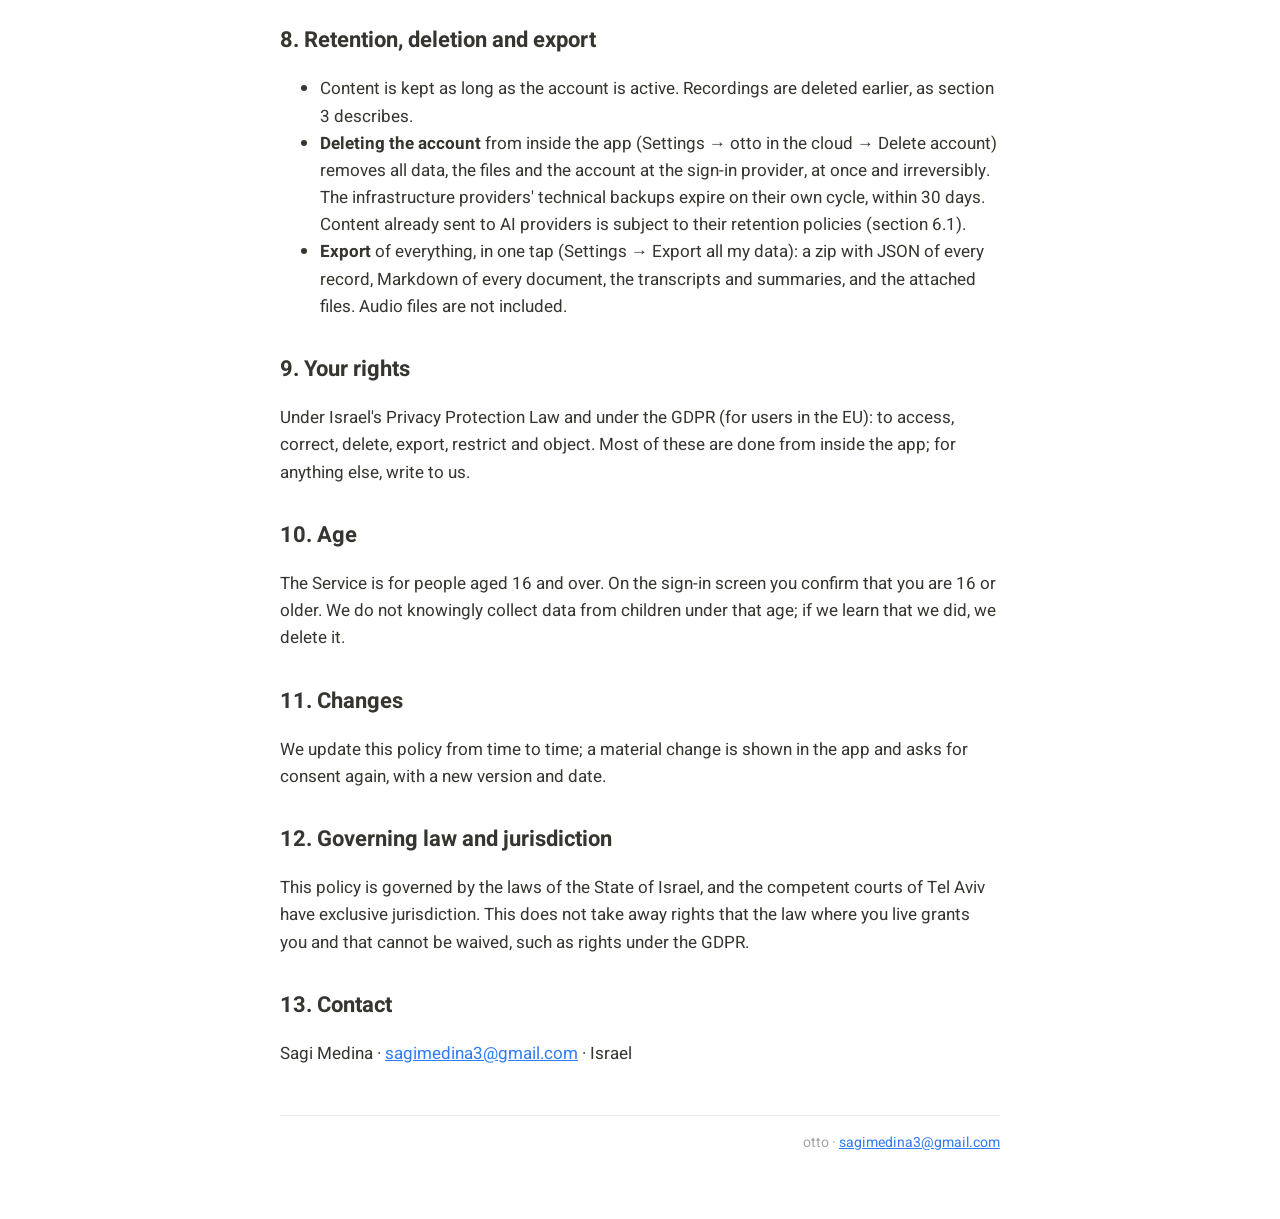
==== commit 7e0ab09e: "Site: c2aa4cf" ====
--- a/privacy/index.html
+++ b/privacy/index.html
@@ -15,13 +15,13 @@
     <nav><a href="./">מדיניות פרטיות</a><a href="../terms/">תנאי שימוש</a><a href="#en" class="lang">English</a></nav>
   </header>
 
-  <span class="draft">טיוטה לבדיקת שגיא — גרסה 2026-10-14</span>
+  <span class="draft">טיוטה לבדיקת שגיא — גרסה 2026-10-16</span>
   <h1>מדיניות פרטיות</h1>
-  <p class="lead">עודכן לאחרונה: 14.10.2026 · גרסה 2026-10-14</p>
+  <p class="lead">עודכן לאחרונה: 16.10.2026 · גרסה 2026-10-16</p>
 
   <h2>1. מי אנחנו ומה זה otto</h2>
-  <p>otto הוא יישום לניהול עבודה אישית ל-Mac ול-iPhone ("השירות"): משימות, פגישות שמוקלטות, מתומללות ומסוכמות, מסמכים, אנשים והחלטות. השירות מופעל על ידי שגיא מדינה ("אנחנו"). מדיניות זו מסבירה איזה מידע נאסף, איך משתמשים בו, למי הוא מועבר, ואיך מוחקים או מייצאים אותו.</p>
-  <p>השימוש בשירות מהווה הסכמה למדיניות זו. ההסכמה נרשמת בהתחברות הראשונה, עם גרסת המסמכים והתאריך.</p>
+  <p>otto הוא יישום לניהול עבודה אישית ל-Mac ול-iPhone ("השירות"): משימות, פגישות שמוקלטות, מתומללות ומסוכמות, מסמכים, אנשים והחלטות. השירות מופעל על ידי שגיא מדינה ("אנחנו"). מדיניות זו מסבירה איזה מידע נאסף, איך משתמשים בו, למי הוא מועבר, כמה זמן הוא נשמר, ואיך מוחקים או מייצאים אותו.</p>
+  <p>השימוש בשירות מהווה הסכמה למדיניות זו. ההסכמה, יחד עם אישור שמלאו לך 16, נרשמת בהתחברות הראשונה, עם גרסת המסמכים והתאריך.</p>
 
   <h2>2. מה נאסף</h2>
   <h3>2.1 פרטי החשבון</h3>
@@ -46,33 +46,65 @@
   <ul>
     <li>הקלטה מתחילה רק בלחיצה שלך. לפני ההקלטה הראשונה האפליקציה מזכירה לבקש את הסכמת המשתתפים.</li>
     <li><strong>האחריות לקבל את הסכמת המשתתפים להקלטה, לתמלול ולעיבוד — שלך.</strong> otto הוא כלי; הוא לא צד לשיחה.</li>
-    <li>ההקלטה נשלחת לשרת, מתומללת אצל ספק התמלול, ונשמרת כקובץ בחשבונך עד שתמחק אותה או את החשבון.</li>
-  </ul>
-
-  <h2>4. למה משתמשים במידע</h2>
+    <li><strong>ההקלטה משמשת לעיבוד בלבד.</strong> היא נשלחת לשרת, מתומללת אצל ספק התמלול ומסוכמת. אתה מקבל את התמלול ואת הסיכום; את קובץ השמע עצמו אי אפשר להשמיע או להוריד, גם לא בייצוא.</li>
+    <li><strong>כמה זמן היא נשמרת:</strong> קובץ השמע נשמר באחסון בענן עד 48 שעות אחרי שהעיבוד הצליח, ואז נמחק. אם העיבוד נכשל, הקובץ נשמר עד שהעיבוד מצליח, ולכל היותר 7 ימים, ואז נמחק. כלל נוסף באחסון מוחק כל הקלטה אחרי 9 ימים לכל המאוחר.</li>
+    <li>התמלול והסיכום נשמרים בחשבונך עד שתמחק אותם או את החשבון.</li>
+  </ul>
+
+  <h2>4. מידע על אנשים אחרים</h2>
+  <p>ב-otto אפשר לשמור מידע על אנשים אחרים: אנשי צוות, לקוחות, תלמידים, משתתפים בפגישות. זה כולל שמות, תפקידים, פרטי קשר, הערות, ומה שנאמר בהקלטות ובתמלולים.</p>
+  <ul>
+    <li><strong>האחריות למידע הזה שלך.</strong> שמור רק מה שמותר לך לשמור, ובמידה הנדרשת לעבודה. אם הדין מחייב הסכמה או יידוע של האנשים, הדאגה לכך עליך.</li>
+    <li><strong>איך הוא מעובד:</strong> בדיוק כמו התוכן שלך. הוא נשמר בחשבונך, מופרד ממשתמשים אחרים, ועשוי להישלח לספקי ה-AI ולספק התמלול שבסעיף 6 כשאתה מתמלל או מסכם, או כשה-AI של otto פועל.</li>
+    <li>בקשה של אדם כזה לעיין במידע עליו, לתקן או למחוק אותו מופנית אליך. אפשר לערוך ולמחוק כל פריט מתוך האפליקציה.</li>
+  </ul>
+
+  <h2>5. למה משתמשים במידע</h2>
   <ul>
     <li>כדי לספק את השירות: לשמור, לסנכרן בין המכשירים שלך, לתמלל, לסכם, להזכיר.</li>
     <li>כדי לאבטח, לתחזק ולתקן תקלות.</li>
     <li>כדי לעמוד בדרישות הדין.</li>
   </ul>
-  <p>איננו מאמנים מודלים משלנו על התוכן שלך. לגבי ספקי ה-AI — ראה סעיף 5.</p>
-
-  <h2>5. מי מקבל תוכן: הספקים החיצוניים</h2>
-  <p>כדי לספק את השירות, תוכן שלך עובר לספקים האלה:</p>
+  <p>איננו מאמנים מודלים משלנו על התוכן שלך. לגבי ספקי ה-AI — ראה סעיף 6.</p>
+
+  <h2>6. מי מקבל תוכן: הספקים החיצוניים</h2>
   <table>
-    <tr><th>ספק</th><th>תפקיד</th><th>איזה תוכן</th><th>מיקום</th></tr>
-    <tr><td>Apple</td><td>התחברות, התראות</td><td>פרטי ההתחברות; כותרות ההתראות</td><td>גלובלי</td></tr>
-    <tr><td>Supabase</td><td>מסד הנתונים, ההתחברות ואחסון הקבצים</td><td>כל התוכן והקבצים שלך</td><td>פרנקפורט, גרמניה (האיחוד האירופי)</td></tr>
-    <tr><td>Heroku (Salesforce)</td><td>השרת שמריץ את otto</td><td>כל תוכן שעובר דרך השרת</td><td>האיחוד האירופי</td></tr>
-    <tr><td>Deepgram</td><td>תמלול</td><td>הקלטות האודיו</td><td>ארה"ב</td></tr>
-    <tr><td>OpenRouter וספקי המודלים דרכו (בין היתר NVIDIA, Apodex, Inception)</td><td>סיכומים, הצעות ואוטומציות ב-AI</td><td>תמלולים, טקסט של מסמכים ומשימות ששולחים למודל</td><td>ארה"ב וגלובלי</td></tr>
-    <tr><td>Google AI Studio (Gemini)</td><td>מקור AI שני, כשהראשון לא זמין</td><td>אותו תוכן כמו OpenRouter</td><td>ארה"ב וגלובלי</td></tr>
+    <tr><th>ספק</th><th>תפקיד</th><th>איזה תוכן</th><th>מיקום</th><th>מדיניות</th></tr>
+    <tr><td>Apple</td><td>התחברות, התראות</td><td>פרטי ההתחברות; כותרות ההתראות</td><td>ארה"ב וגלובלי</td><td><a href="https://www.apple.com/legal/privacy/">apple.com/legal/privacy</a></td></tr>
+    <tr><td>Supabase</td><td>מסד הנתונים וההתחברות</td><td>כל התוכן שלך, חוץ מקבצים</td><td>פרנקפורט, גרמניה (האיחוד האירופי)</td><td><a href="https://supabase.com/privacy">supabase.com/privacy</a></td></tr>
+    <tr><td>Cloudflare R2</td><td>אחסון קבצים והקלטות</td><td>קבצים מצורפים; הקלטות עד שנמחקות (סעיף 3)</td><td>האיחוד האירופי (bucket מוגבל לתחום שיפוט האיחוד)</td><td><a href="https://www.cloudflare.com/privacypolicy/">cloudflare.com/privacypolicy</a></td></tr>
+    <tr><td>Heroku (Salesforce)</td><td>השרת שמריץ את otto</td><td>כל תוכן שעובר דרך השרת; לא נשמר שם</td><td>האיחוד האירופי</td><td><a href="https://www.salesforce.com/company/privacy/">salesforce.com/company/privacy</a></td></tr>
+    <tr><td>Deepgram</td><td>תמלול</td><td>הקלטות האודיו</td><td>ארה"ב</td><td><a href="https://deepgram.com/privacy">deepgram.com/privacy</a></td></tr>
+    <tr><td>OpenRouter</td><td>ניתוב בקשות AI לספקי המודלים</td><td>תמלולים, טקסט של מסמכים ומשימות ששולחים למודל</td><td>ארה"ב</td><td><a href="https://openrouter.ai/privacy">openrouter.ai/privacy</a></td></tr>
+    <tr><td>ספקי המודלים דרך OpenRouter</td><td>סיכומים, הצעות ואוטומציות</td><td>אותו תוכן כמו OpenRouter</td><td>בעיקר ארה"ב; Mistral בצרפת</td><td>בטבלה בסעיף 6.1</td></tr>
+    <tr><td>Google AI Studio (Gemini)</td><td>מקור AI שני, כשהראשון לא זמין</td><td>אותו תוכן כמו OpenRouter</td><td>ארה"ב וגלובלי</td><td><a href="https://cloud.google.com/terms/cloud-privacy-notice">cloud.google.com/terms/cloud-privacy-notice</a></td></tr>
   </table>
-  <p><strong>ספקי ה-AI עשויים לשמור את התוכן שנשלח אליהם ולהשתמש בו לשיפור המודלים שלהם.</strong> otto משתמש במודלים חינמיים דרך OpenRouter, ותנאי המודלים החינמיים מאפשרים לספקי המודלים לשמור את הבקשות ולהתאמן עליהן. אל תכניס ל-otto תוכן שאסור שיגיע לספקים כאלה. אפשר לכבות את ה-AI של otto בהגדרות ← התאמה; אז שום תוכן לא נשלח למודלים.</p>
-  <p>העברת מידע אל מחוץ לישראל ולאיחוד האירופי נעשית לפי הדין החל, ובכפוף להסכמתך בהתחברות.</p>
-  <p>מעבר לספקים, נחשוף מידע רק אם נידרש לכך על פי דין או צו, או כדי להגן על זכויותינו ועל המשתמשים.</p>
-
-  <h2>6. אבטחה</h2>
+
+  <h3>6.1 ספקי AI: אימון ושמירה</h3>
+  <p><strong>תוכן שנשלח לעיבוד AI עשוי לשמש ספקים לאימון המודלים שלהם, ולהישמר אצלם לתקופה שהם קובעים.</strong> otto משתמש במודלים חינמיים דרך OpenRouter, ובחשבון ה-OpenRouter של otto מופעלת האפשרות לנתב בקשות גם לספקים חינמיים שעשויים לאמן על התוכן שנשלח אליהם. מי מהספקים יקבל בקשה מסוימת נקבע בזמן הבקשה, לפי המודל שזמין. אל תכניס ל-otto תוכן שאסור שיגיע לספקים כאלה. אפשר לכבות את ה-AI של otto בהגדרות ← התאמה; אז שום תוכן לא נשלח למודלים (תמלול עדיין עובר ל-Deepgram).</p>
+  <p>לפי טבלת מדיניות הספקים ש-OpenRouter מפרסמת (נבדק ב-16.10.2026; הספקים משנים מדיניות מעת לעת):</p>
+  <table>
+    <tr><th>ספק</th><th>עשוי לאמן על התוכן</th><th>שמירת הבקשות</th><th>מיקום</th><th>מדיניות</th></tr>
+    <tr><td>NVIDIA</td><td>כן</td><td>נשמרות; התקופה לא מפורסמת</td><td>ארה"ב</td><td><a href="https://www.nvidia.com/en-us/about-nvidia/privacy-policy/">nvidia.com privacy</a></td></tr>
+    <tr><td>Google AI Studio</td><td>לא</td><td>55 יום</td><td>ארה"ב</td><td><a href="https://cloud.google.com/terms/cloud-privacy-notice">cloud.google.com privacy</a></td></tr>
+    <tr><td>Cohere</td><td>לא</td><td>30 יום</td><td>ארה"ב</td><td><a href="https://cohere.com/privacy">cohere.com/privacy</a></td></tr>
+    <tr><td>Mistral</td><td>לא</td><td>30 יום</td><td>צרפת</td><td><a href="https://mistral.ai/terms/#privacy-policy">mistral.ai privacy</a></td></tr>
+    <tr><td>Meta</td><td>לא</td><td>30 יום</td><td>ארה"ב</td><td><a href="https://www.facebook.com/privacy/policy/">facebook.com/privacy</a></td></tr>
+    <tr><td>Chutes, Poolside, AtlasCloud</td><td>לא</td><td>נשמרות; התקופה לא מפורסמת</td><td>ארה"ב</td><td><a href="https://chutes.ai/privacy">chutes.ai</a> · <a href="https://poolside.ai/legal/privacy">poolside.ai</a> · <a href="https://www.atlascloud.ai/privacy">atlascloud.ai</a></td></tr>
+    <tr><td>Inception, Novita, DeepInfra, Venice</td><td>לא</td><td>לא נשמרות</td><td>ארה"ב</td><td><a href="https://www.inceptionlabs.ai/terms#privacy-policy">inceptionlabs.ai</a> · <a href="https://novita.ai/legal/privacy-policy">novita.ai</a> · <a href="https://deepinfra.com/privacy">deepinfra.com</a> · <a href="https://venice.ai/legal/privacy-policy">venice.ai</a></td></tr>
+  </table>
+  <p>הנתיב "openrouter/free" של OpenRouter מנתב לכל מודל חינמי שזמין באותו רגע, גם אצל ספקים שלא מופיעים בטבלה; מדיניות הספק שמקבל את הבקשה חלה עליה. Deepgram לא משתתפת עבורנו בתוכנית שיפור המודלים שלה: כל בקשת תמלול נשלחת עם סירוב מפורש, והאודיו נשמר אצלה רק לצורך הבקשה.</p>
+
+  <h3>6.2 העברת מידע אל מחוץ לישראל ולאיחוד האירופי</h3>
+  <ul>
+    <li><strong>נשאר באיחוד האירופי:</strong> מסד הנתונים (Supabase, פרנקפורט), הקבצים וההקלטות (Cloudflare R2, תחום שיפוט האיחוד), השרת (Heroku, האיחוד).</li>
+    <li><strong>מועבר לארה"ב:</strong> אודיו לתמלול (Deepgram); תוכן לעיבוד AI (OpenRouter ורוב ספקי המודלים, Google AI Studio); פרטי התחברות והתראות (Apple).</li>
+    <li><strong>מועבר לצרפת:</strong> תוכן לעיבוד AI כשהבקשה מנותבת ל-Mistral.</li>
+    <li>חלק מהספקים, גם אלה ששומרים באיחוד, הם חברות אמריקאיות הכפופות לדין האמריקאי.</li>
+  </ul>
+  <p>העברת המידע נעשית לפי הדין החל ובכפוף להסכמתך בהתחברות. מעבר לספקים, נחשוף מידע רק אם נידרש לכך על פי דין או צו, או כדי להגן על זכויותינו ועל המשתמשים.</p>
+
+  <h2>7. אבטחה</h2>
   <ul>
     <li>הצפנה בהעברה (TLS) ובמנוחה אצל ספקי התשתית.</li>
     <li>הפרדה בין משתמשים בשכבת הנתונים: כל שאילתה בשרת מסוננת לפי המשתמש, ואין גישה ישירה למסד הנתונים מהאינטרנט.</li>
@@ -80,33 +112,36 @@
   </ul>
   <p>אף מערכת אינה חסינה לחלוטין; נודיע לך על אירוע אבטחה שנוגע למידע שלך כנדרש בדין.</p>
 
-  <h2>7. שמירה, מחיקה וייצוא</h2>
-  <ul>
-    <li>התוכן נשמר כל עוד החשבון פעיל.</li>
-    <li><strong>מחיקת החשבון</strong> מתוך האפליקציה (הגדרות ← otto בענן ← מחיקת החשבון) מוחקת את כל הנתונים, את הקבצים ואת החשבון אצל ספק ההתחברות, מיד ובלי דרך חזרה. גיבויים טכניים של ספקי התשתית נמחקים במחזור שלהם, עד 30 יום.</li>
-    <li><strong>ייצוא</strong> של כל המידע שלך, בלחיצה (הגדרות ← ייצוא כל המידע שלי): קובץ zip עם JSON של כל הרשומות, Markdown לכל מסמך, והקבצים המצורפים.</li>
-  </ul>
-
-  <h2>8. הזכויות שלך</h2>
+  <h2>8. שמירה, מחיקה וייצוא</h2>
+  <ul>
+    <li>התוכן נשמר כל עוד החשבון פעיל. הקלטות נמחקות מוקדם יותר, כמפורט בסעיף 3.</li>
+    <li><strong>מחיקת החשבון</strong> מתוך האפליקציה (הגדרות ← otto בענן ← מחיקת החשבון) מוחקת את כל הנתונים, את הקבצים ואת החשבון אצל ספק ההתחברות, מיד ובלי דרך חזרה. גיבויים טכניים של ספקי התשתית נמחקים במחזור שלהם, עד 30 יום. מידע שכבר נשלח לספקי AI כפוף למדיניות השמירה שלהם (סעיף 6.1).</li>
+    <li><strong>ייצוא</strong> של כל המידע שלך, בלחיצה (הגדרות ← ייצוא כל המידע שלי): קובץ zip עם JSON של כל הרשומות, Markdown לכל מסמך, התמלולים והסיכומים, והקבצים המצורפים. קובצי שמע לא נכללים.</li>
+  </ul>
+
+  <h2>9. הזכויות שלך</h2>
   <p>לפי חוק הגנת הפרטיות בישראל ולפי ה-GDPR (למשתמשים באיחוד האירופי): לעיין במידע, לתקנו, למחוק אותו, לייצא אותו, להגביל את העיבוד ולהתנגד לו. רוב הזכויות ממומשות מתוך האפליקציה; לכל השאר כתבו אלינו.</p>
 
-  <h2>9. ילדים</h2>
-  <p>השירות מיועד למי שמלאו לו 16. איננו אוספים ביודעין מידע מילדים.</p>
-
-  <h2>10. שינויים</h2>
+  <h2>10. גיל</h2>
+  <p>השירות מיועד למי שמלאו לו 16. במסך ההתחברות אתה מאשר שמלאו לך 16. איננו אוספים ביודעין מידע מילדים מתחת לגיל זה; אם נגלה שנאסף מידע כזה, נמחק אותו.</p>
+
+  <h2>11. שינויים</h2>
   <p>נעדכן מדיניות זו מעת לעת; שינוי מהותי יוצג באפליקציה ויבקש הסכמה מחדש, עם גרסה ותאריך חדשים.</p>
 
-  <h2>11. יצירת קשר</h2>
+  <h2>12. דין חל וסמכות שיפוט</h2>
+  <p>על מדיניות זו חל דין מדינת ישראל, וסמכות השיפוט הבלעדית נתונה לבתי המשפט המוסמכים בתל אביב. אין בכך כדי לגרוע מזכויות שהדין במקום מגוריך מעניק לך ושאי אפשר לוותר עליהן, כמו זכויות לפי ה-GDPR.</p>
+
+  <h2>13. יצירת קשר</h2>
   <p>שגיא מדינה · <a href="mailto:sagimedina3@gmail.com">sagimedina3@gmail.com</a> · ישראל</p>
 
   <section id="en" class="en">
-    <span class="draft">Draft for Sagi's review — version 2026-10-14</span>
+    <span class="draft">Draft for Sagi's review — version 2026-10-16</span>
     <h1>Privacy Policy</h1>
-    <p class="lead">Last updated: October 14, 2026 · version 2026-10-14</p>
+    <p class="lead">Last updated: October 16, 2026 · version 2026-10-16</p>
 
     <h2>1. Who we are and what otto is</h2>
-    <p>otto is a personal work app for Mac and iPhone (the "Service"): tasks, meetings that are recorded, transcribed and summarized, documents, people and decisions. The Service is operated by Sagi Medina ("we"). This policy explains what is collected, how it is used, who receives it, and how to delete or export it.</p>
-    <p>Using the Service means you accept this policy. Your acceptance is recorded at the first sign-in, with the documents' version and the date.</p>
+    <p>otto is a personal work app for Mac and iPhone (the "Service"): tasks, meetings that are recorded, transcribed and summarized, documents, people and decisions. The Service is operated by Sagi Medina ("we"). This policy explains what is collected, how it is used, who receives it, how long it is kept, and how to delete or export it.</p>
+    <p>Using the Service means you accept this policy. Your acceptance, together with your confirmation that you are 16 or older, is recorded at the first sign-in with the documents' version and the date.</p>
 
     <h2>2. What is collected</h2>
     <h3>2.1 Account details</h3>
@@ -129,32 +164,65 @@
     <ul>
       <li>A recording starts only when you tap record. Before the first recording the app reminds you to ask the participants' consent.</li>
       <li><strong>Obtaining the participants' consent to recording, transcription and processing is your responsibility.</strong> otto is a tool, not a party to the conversation.</li>
-      <li>The recording is sent to the server, transcribed by the transcription provider, and kept as a file in your account until you delete it or the account.</li>
-    </ul>
-
-    <h2>4. Why the data is used</h2>
+      <li><strong>A recording is used for processing only.</strong> It is sent to the server, transcribed by the transcription provider and summarized. You receive the transcript and the summary; the audio file itself cannot be played or downloaded, not even in the export.</li>
+      <li><strong>How long it is kept:</strong> the audio file stays in cloud storage for up to 48 hours after processing succeeded, then it is deleted. If processing fails, the file is kept until processing succeeds and for at most 7 days, then it is deleted. A storage rule also deletes every recording after 9 days at the latest.</li>
+      <li>The transcript and the summary stay in your account until you delete them or the account.</li>
+    </ul>
+
+    <h2>4. Information about other people</h2>
+    <p>otto lets you keep information about other people: team members, clients, students, meeting participants. This includes names, roles, contact details, notes, and what was said in recordings and transcripts.</p>
+    <ul>
+      <li><strong>You are responsible for that information.</strong> Keep only what you are allowed to keep, and only as much as your work needs. Where the law requires those people's consent or notice, arranging it is up to you.</li>
+      <li><strong>How it is processed:</strong> exactly like your own content. It is kept in your account, separated from other users, and may be sent to the AI and transcription providers in section 6 when you transcribe or summarize, or when otto's AI runs.</li>
+      <li>A request from such a person to access, correct or delete information about them is addressed to you. Every item can be edited and deleted from inside the app.</li>
+    </ul>
+
+    <h2>5. Why the data is used</h2>
     <ul>
       <li>To provide the Service: store, sync across your devices, transcribe, summarize, remind.</li>
       <li>To secure, maintain and fix the Service.</li>
       <li>To comply with the law.</li>
     </ul>
-    <p>We do not train models of our own on your content. For the AI providers, see section 5.</p>
-
-    <h2>5. Who receives content: the external providers</h2>
+    <p>We do not train models of our own on your content. For the AI providers, see section 6.</p>
+
+    <h2>6. Who receives content: the external providers</h2>
     <table>
-      <tr><th>Provider</th><th>Role</th><th>Which content</th><th>Location</th></tr>
-      <tr><td>Apple</td><td>Sign-in, notifications</td><td>Sign-in details; notification titles</td><td>Global</td></tr>
-      <tr><td>Supabase</td><td>Database, authentication and file storage</td><td>All your content and files</td><td>Frankfurt, Germany (EU)</td></tr>
-      <tr><td>Heroku (Salesforce)</td><td>The server running otto</td><td>Any content passing through the server</td><td>EU</td></tr>
-      <tr><td>Deepgram</td><td>Transcription</td><td>Audio recordings</td><td>USA</td></tr>
-      <tr><td>OpenRouter and the model providers behind it (among them NVIDIA, Apodex, Inception)</td><td>AI summaries, suggestions and automations</td><td>Transcripts, text of documents and tasks sent to the model</td><td>USA and global</td></tr>
-      <tr><td>Google AI Studio (Gemini)</td><td>A second AI source when the first is unavailable</td><td>The same content as OpenRouter</td><td>USA and global</td></tr>
+      <tr><th>Provider</th><th>Role</th><th>Which content</th><th>Location</th><th>Policy</th></tr>
+      <tr><td>Apple</td><td>Sign-in, notifications</td><td>Sign-in details; notification titles</td><td>USA and global</td><td><a href="https://www.apple.com/legal/privacy/">apple.com/legal/privacy</a></td></tr>
+      <tr><td>Supabase</td><td>Database and authentication</td><td>All your content except files</td><td>Frankfurt, Germany (EU)</td><td><a href="https://supabase.com/privacy">supabase.com/privacy</a></td></tr>
+      <tr><td>Cloudflare R2</td><td>File and recording storage</td><td>Attached files; recordings until deleted (section 3)</td><td>EU (bucket restricted to the EU jurisdiction)</td><td><a href="https://www.cloudflare.com/privacypolicy/">cloudflare.com/privacypolicy</a></td></tr>
+      <tr><td>Heroku (Salesforce)</td><td>The server running otto</td><td>Any content passing through the server; not stored there</td><td>EU</td><td><a href="https://www.salesforce.com/company/privacy/">salesforce.com/company/privacy</a></td></tr>
+      <tr><td>Deepgram</td><td>Transcription</td><td>Audio recordings</td><td>USA</td><td><a href="https://deepgram.com/privacy">deepgram.com/privacy</a></td></tr>
+      <tr><td>OpenRouter</td><td>Routing AI requests to model providers</td><td>Transcripts, text of documents and tasks sent to the model</td><td>USA</td><td><a href="https://openrouter.ai/privacy">openrouter.ai/privacy</a></td></tr>
+      <tr><td>Model providers via OpenRouter</td><td>Summaries, suggestions and automations</td><td>The same content as OpenRouter</td><td>Mostly USA; Mistral in France</td><td>In the table in section 6.1</td></tr>
+      <tr><td>Google AI Studio (Gemini)</td><td>A second AI source when the first is unavailable</td><td>The same content as OpenRouter</td><td>USA and global</td><td><a href="https://cloud.google.com/terms/cloud-privacy-notice">cloud.google.com/terms/cloud-privacy-notice</a></td></tr>
     </table>
-    <p><strong>The AI providers may retain the content sent to them and use it to improve their models.</strong> otto uses free models through OpenRouter, whose terms allow the model providers to keep requests and train on them. Do not put into otto content that must not reach such providers. You can turn otto's AI off in Settings → Customize; then no content is sent to models.</p>
-    <p>Transfers outside Israel and the EU follow the applicable law and your consent at sign-in.</p>
-    <p>Beyond the providers, we disclose data only when required by law or a court order, or to protect our rights and our users.</p>
-
-    <h2>6. Security</h2>
+
+    <h3>6.1 AI providers: training and retention</h3>
+    <p><strong>Content sent for AI processing may be used by providers to train their models, and kept by them for a period they set.</strong> otto uses free models through OpenRouter, and otto's OpenRouter account allows routing requests to free providers that may train on the content sent to them. Which provider receives a given request is decided at request time, by the model available. Do not put into otto content that must not reach such providers. You can turn otto's AI off in Settings → Customize; then no content is sent to models (transcription still goes to Deepgram).</p>
+    <p>According to the provider data-policy table OpenRouter publishes (checked October 16, 2026; providers change their policies from time to time):</p>
+    <table>
+      <tr><th>Provider</th><th>May train on content</th><th>Request retention</th><th>Location</th><th>Policy</th></tr>
+      <tr><td>NVIDIA</td><td>Yes</td><td>Kept; period not published</td><td>USA</td><td><a href="https://www.nvidia.com/en-us/about-nvidia/privacy-policy/">nvidia.com privacy</a></td></tr>
+      <tr><td>Google AI Studio</td><td>No</td><td>55 days</td><td>USA</td><td><a href="https://cloud.google.com/terms/cloud-privacy-notice">cloud.google.com privacy</a></td></tr>
+      <tr><td>Cohere</td><td>No</td><td>30 days</td><td>USA</td><td><a href="https://cohere.com/privacy">cohere.com/privacy</a></td></tr>
+      <tr><td>Mistral</td><td>No</td><td>30 days</td><td>France</td><td><a href="https://mistral.ai/terms/#privacy-policy">mistral.ai privacy</a></td></tr>
+      <tr><td>Meta</td><td>No</td><td>30 days</td><td>USA</td><td><a href="https://www.facebook.com/privacy/policy/">facebook.com/privacy</a></td></tr>
+      <tr><td>Chutes, Poolside, AtlasCloud</td><td>No</td><td>Kept; period not published</td><td>USA</td><td><a href="https://chutes.ai/privacy">chutes.ai</a> · <a href="https://poolside.ai/legal/privacy">poolside.ai</a> · <a href="https://www.atlascloud.ai/privacy">atlascloud.ai</a></td></tr>
+      <tr><td>Inception, Novita, DeepInfra, Venice</td><td>No</td><td>Not kept</td><td>USA</td><td><a href="https://www.inceptionlabs.ai/terms#privacy-policy">inceptionlabs.ai</a> · <a href="https://novita.ai/legal/privacy-policy">novita.ai</a> · <a href="https://deepinfra.com/privacy">deepinfra.com</a> · <a href="https://venice.ai/legal/privacy-policy">venice.ai</a></td></tr>
+    </table>
+    <p>OpenRouter's "openrouter/free" route sends a request to whichever free model is available at that moment, including providers not in the table; the policy of the provider that receives the request applies to it. Deepgram does not take part in its model improvement program for us: every transcription request carries an explicit opt-out, and Deepgram keeps the audio only to complete the request.</p>
+
+    <h3>6.2 Transfers outside Israel and the EU</h3>
+    <ul>
+      <li><strong>Stays in the EU:</strong> the database (Supabase, Frankfurt), files and recordings (Cloudflare R2, EU jurisdiction), the server (Heroku, EU).</li>
+      <li><strong>Goes to the USA:</strong> audio for transcription (Deepgram); content for AI processing (OpenRouter and most model providers, Google AI Studio); sign-in and notifications (Apple).</li>
+      <li><strong>Goes to France:</strong> content for AI processing when a request is routed to Mistral.</li>
+      <li>Some providers, including those storing in the EU, are US companies subject to US law.</li>
+    </ul>
+    <p>Transfers follow the applicable law and your consent at sign-in. Beyond the providers, we disclose data only when required by law or a court order, or to protect our rights and our users.</p>
+
+    <h2>7. Security</h2>
     <ul>
       <li>Encryption in transit (TLS) and at rest at the infrastructure providers.</li>
       <li>Separation between users in the data layer: every query on the server is filtered by the user, and the database is not reachable from the internet.</li>
@@ -162,23 +230,26 @@
     </ul>
     <p>No system is perfectly secure; we will notify you of a security incident concerning your data as the law requires.</p>
 
-    <h2>7. Retention, deletion and export</h2>
-    <ul>
-      <li>Content is kept as long as the account is active.</li>
-      <li><strong>Deleting the account</strong> from inside the app (Settings → otto in the cloud → Delete account) removes all data, the files and the account at the sign-in provider, at once and irreversibly. The infrastructure providers' technical backups expire on their own cycle, within 30 days.</li>
-      <li><strong>Export</strong> of everything, in one tap (Settings → Export all my data): a zip with JSON of every record, Markdown of every document and the attached files.</li>
-    </ul>
-
-    <h2>8. Your rights</h2>
+    <h2>8. Retention, deletion and export</h2>
+    <ul>
+      <li>Content is kept as long as the account is active. Recordings are deleted earlier, as section 3 describes.</li>
+      <li><strong>Deleting the account</strong> from inside the app (Settings → otto in the cloud → Delete account) removes all data, the files and the account at the sign-in provider, at once and irreversibly. The infrastructure providers' technical backups expire on their own cycle, within 30 days. Content already sent to AI providers is subject to their retention policies (section 6.1).</li>
+      <li><strong>Export</strong> of everything, in one tap (Settings → Export all my data): a zip with JSON of every record, Markdown of every document, the transcripts and summaries, and the attached files. Audio files are not included.</li>
+    </ul>
+
+    <h2>9. Your rights</h2>
     <p>Under Israel's Privacy Protection Law and under the GDPR (for users in the EU): to access, correct, delete, export, restrict and object. Most of these are done from inside the app; for anything else, write to us.</p>
 
-    <h2>9. Children</h2>
-    <p>The Service is for people aged 16 and over. We do not knowingly collect data from children.</p>
-
-    <h2>10. Changes</h2>
+    <h2>10. Age</h2>
+    <p>The Service is for people aged 16 and over. On the sign-in screen you confirm that you are 16 or older. We do not knowingly collect data from children under that age; if we learn that we did, we delete it.</p>
+
+    <h2>11. Changes</h2>
     <p>We update this policy from time to time; a material change is shown in the app and asks for consent again, with a new version and date.</p>
 
-    <h2>11. Contact</h2>
+    <h2>12. Governing law and jurisdiction</h2>
+    <p>This policy is governed by the laws of the State of Israel, and the competent courts of Tel Aviv have exclusive jurisdiction. This does not take away rights that the law where you live grants you and that cannot be waived, such as rights under the GDPR.</p>
+
+    <h2>13. Contact</h2>
     <p>Sagi Medina · <a href="mailto:sagimedina3@gmail.com">sagimedina3@gmail.com</a> · Israel</p>
   </section>
 
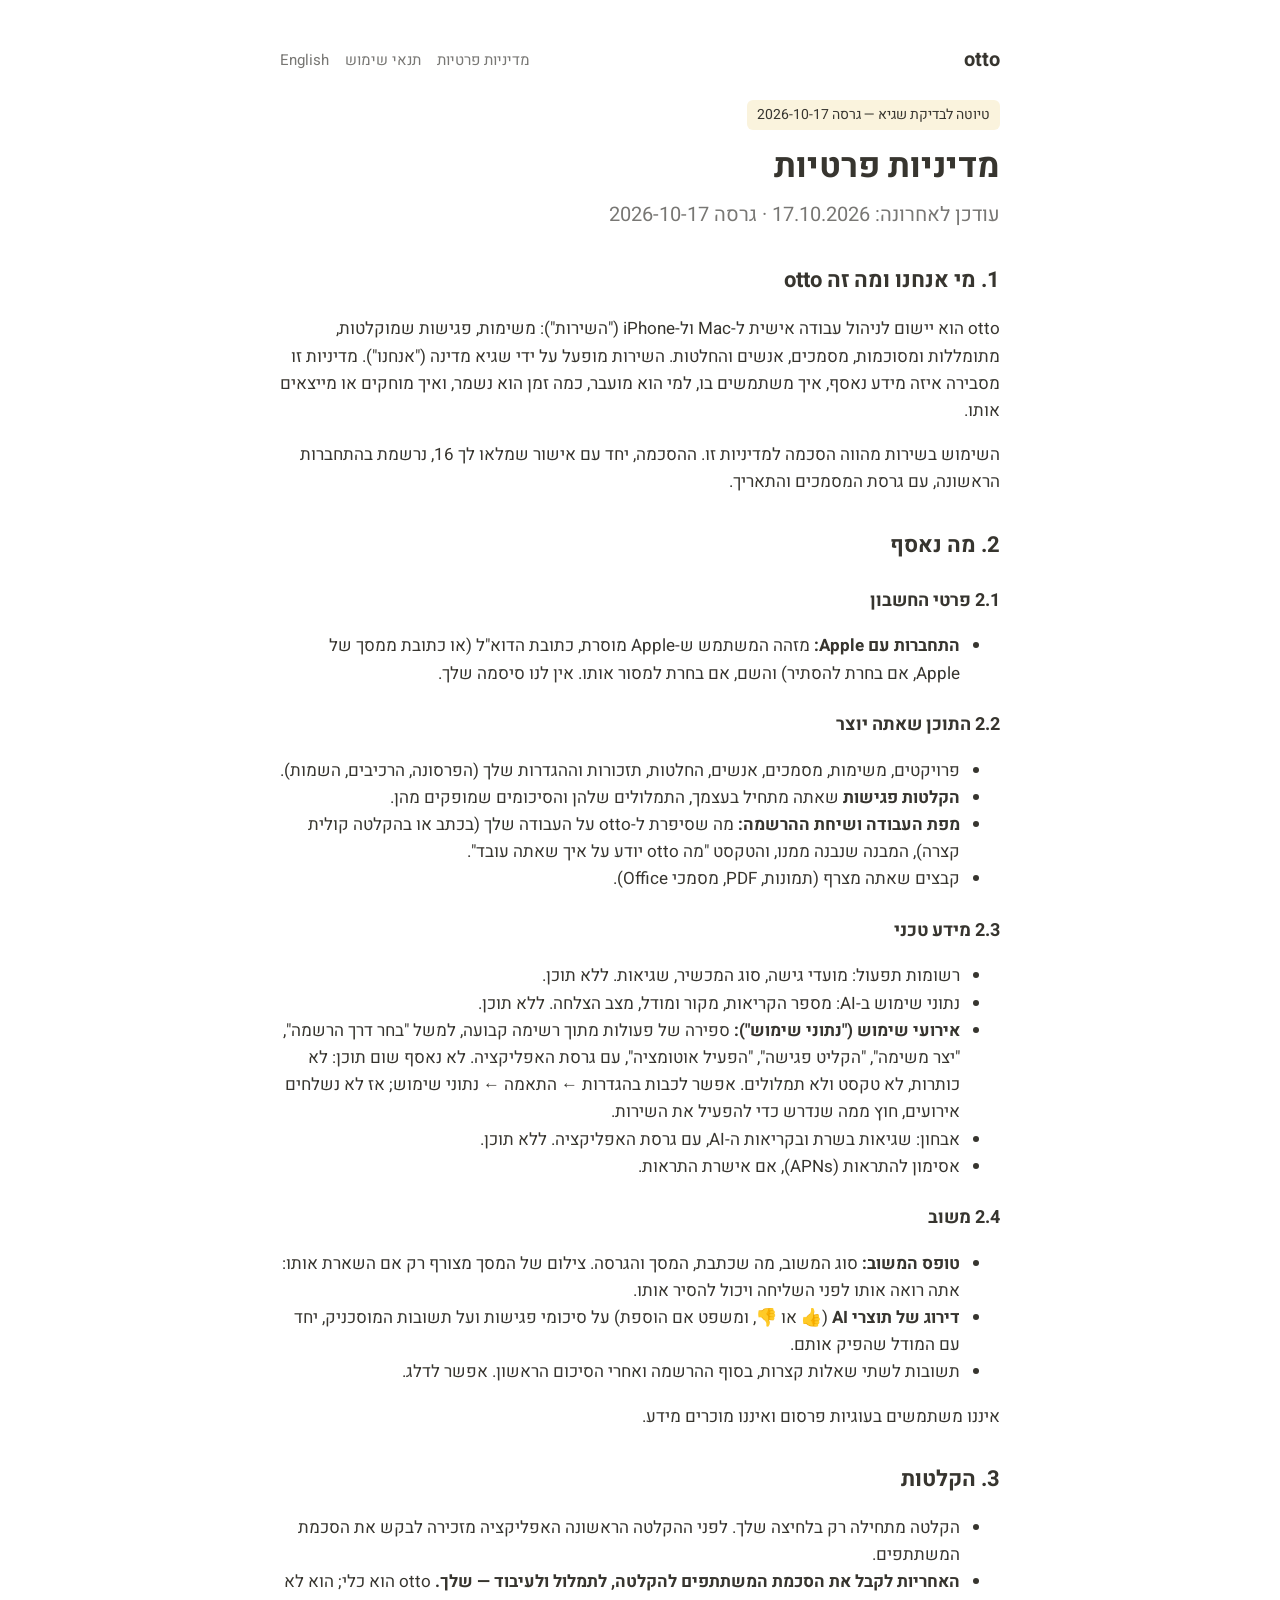
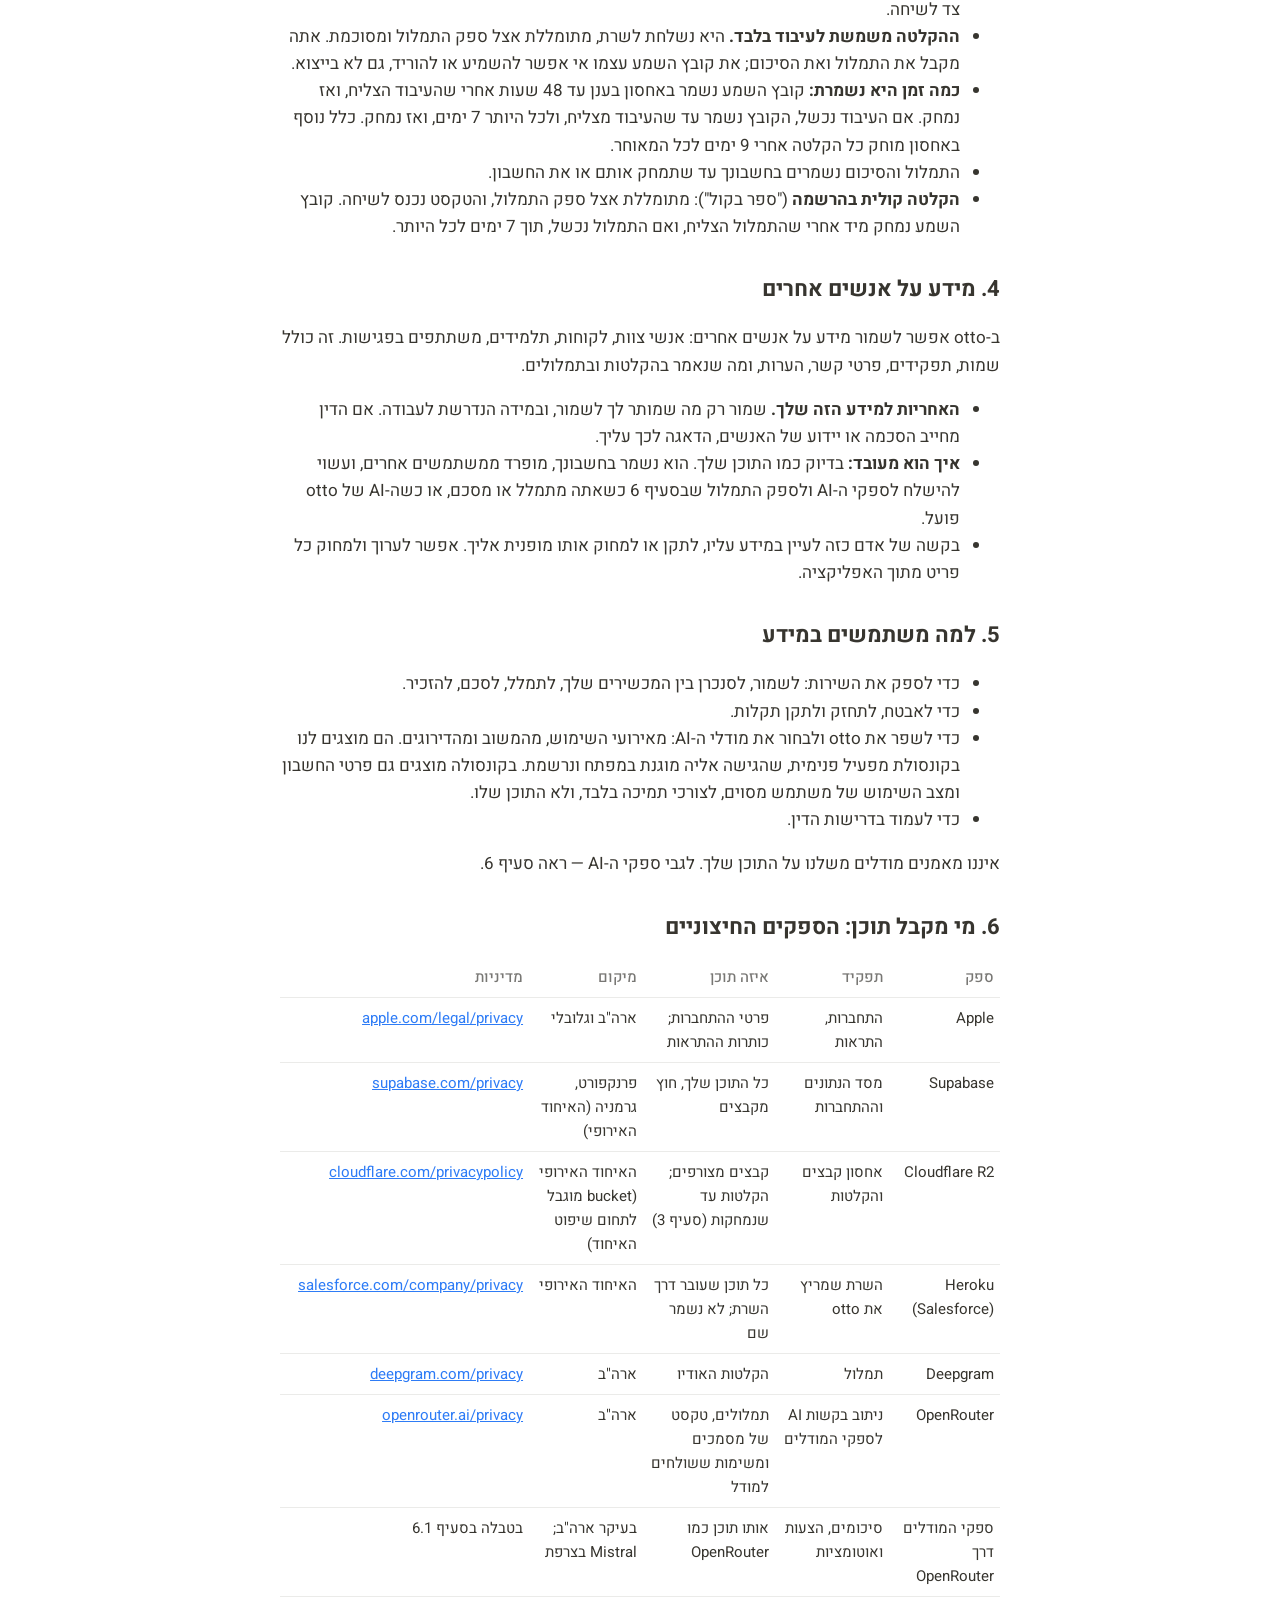
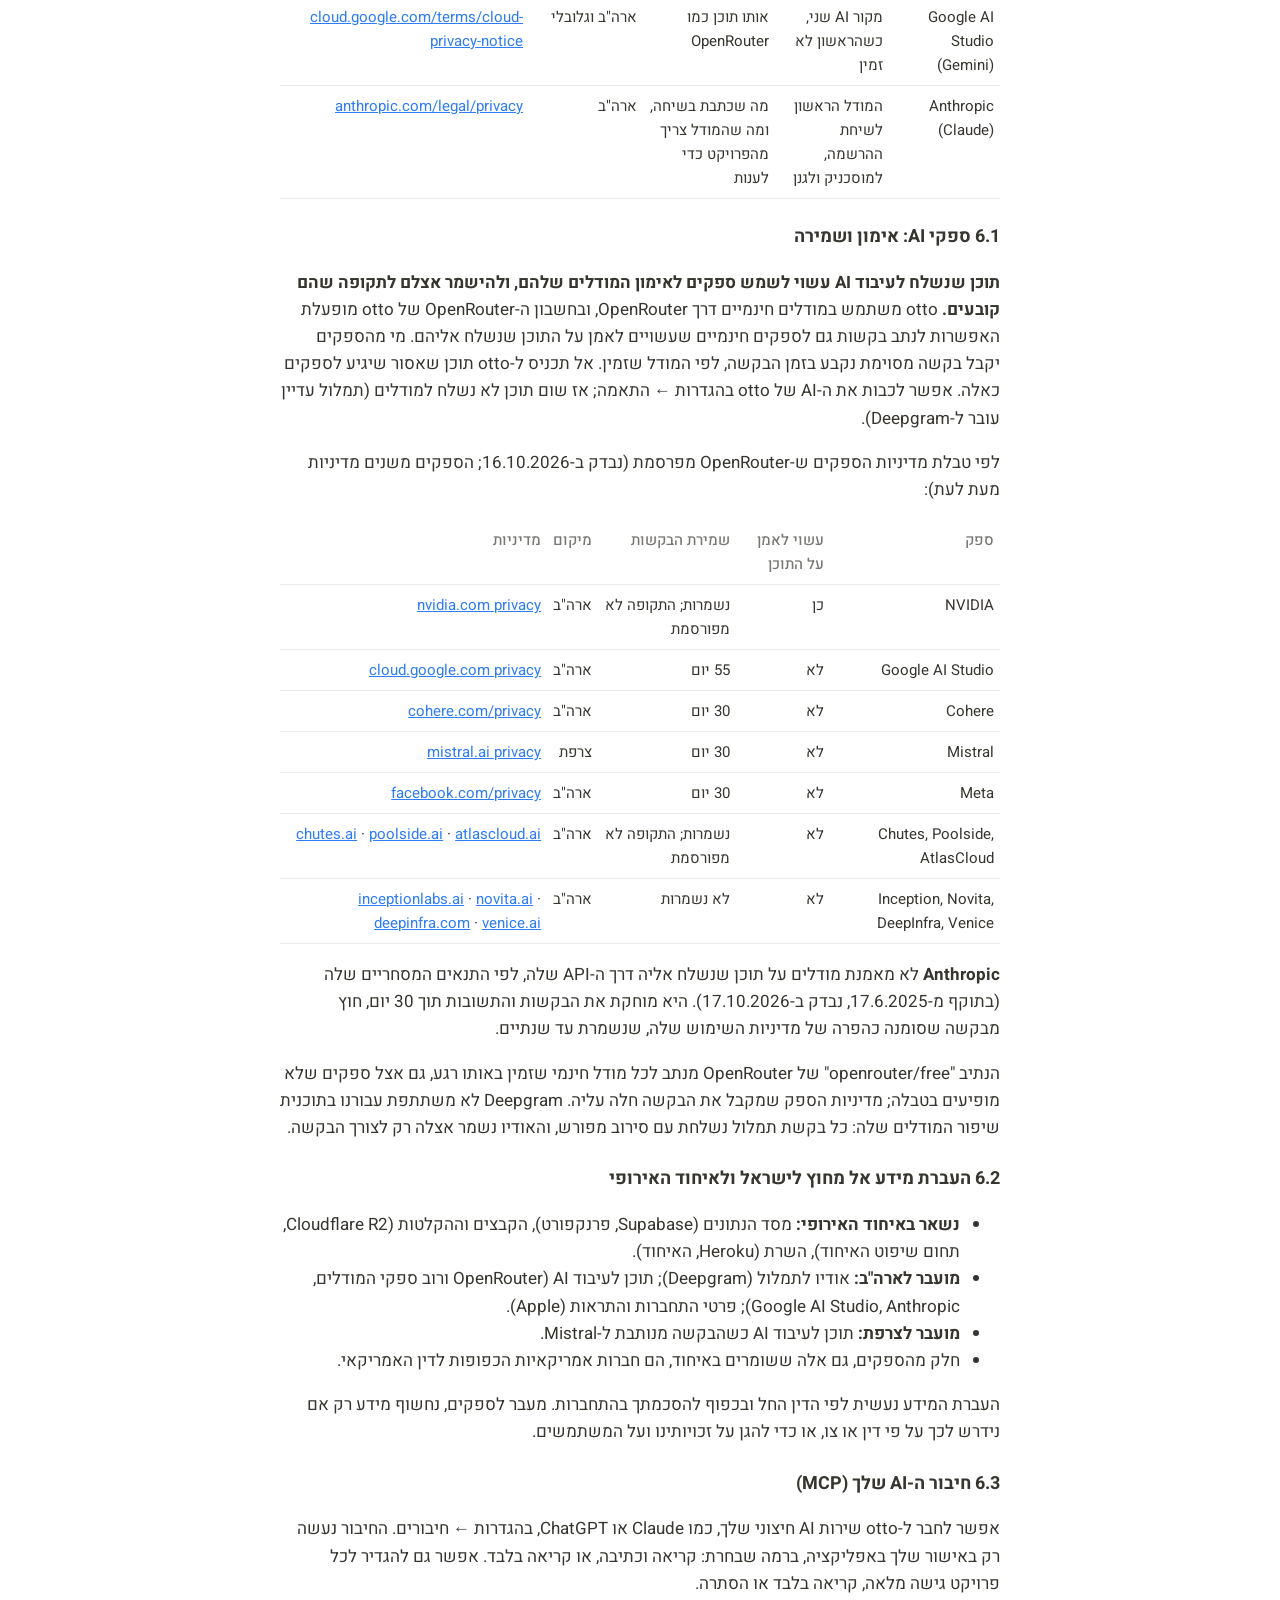
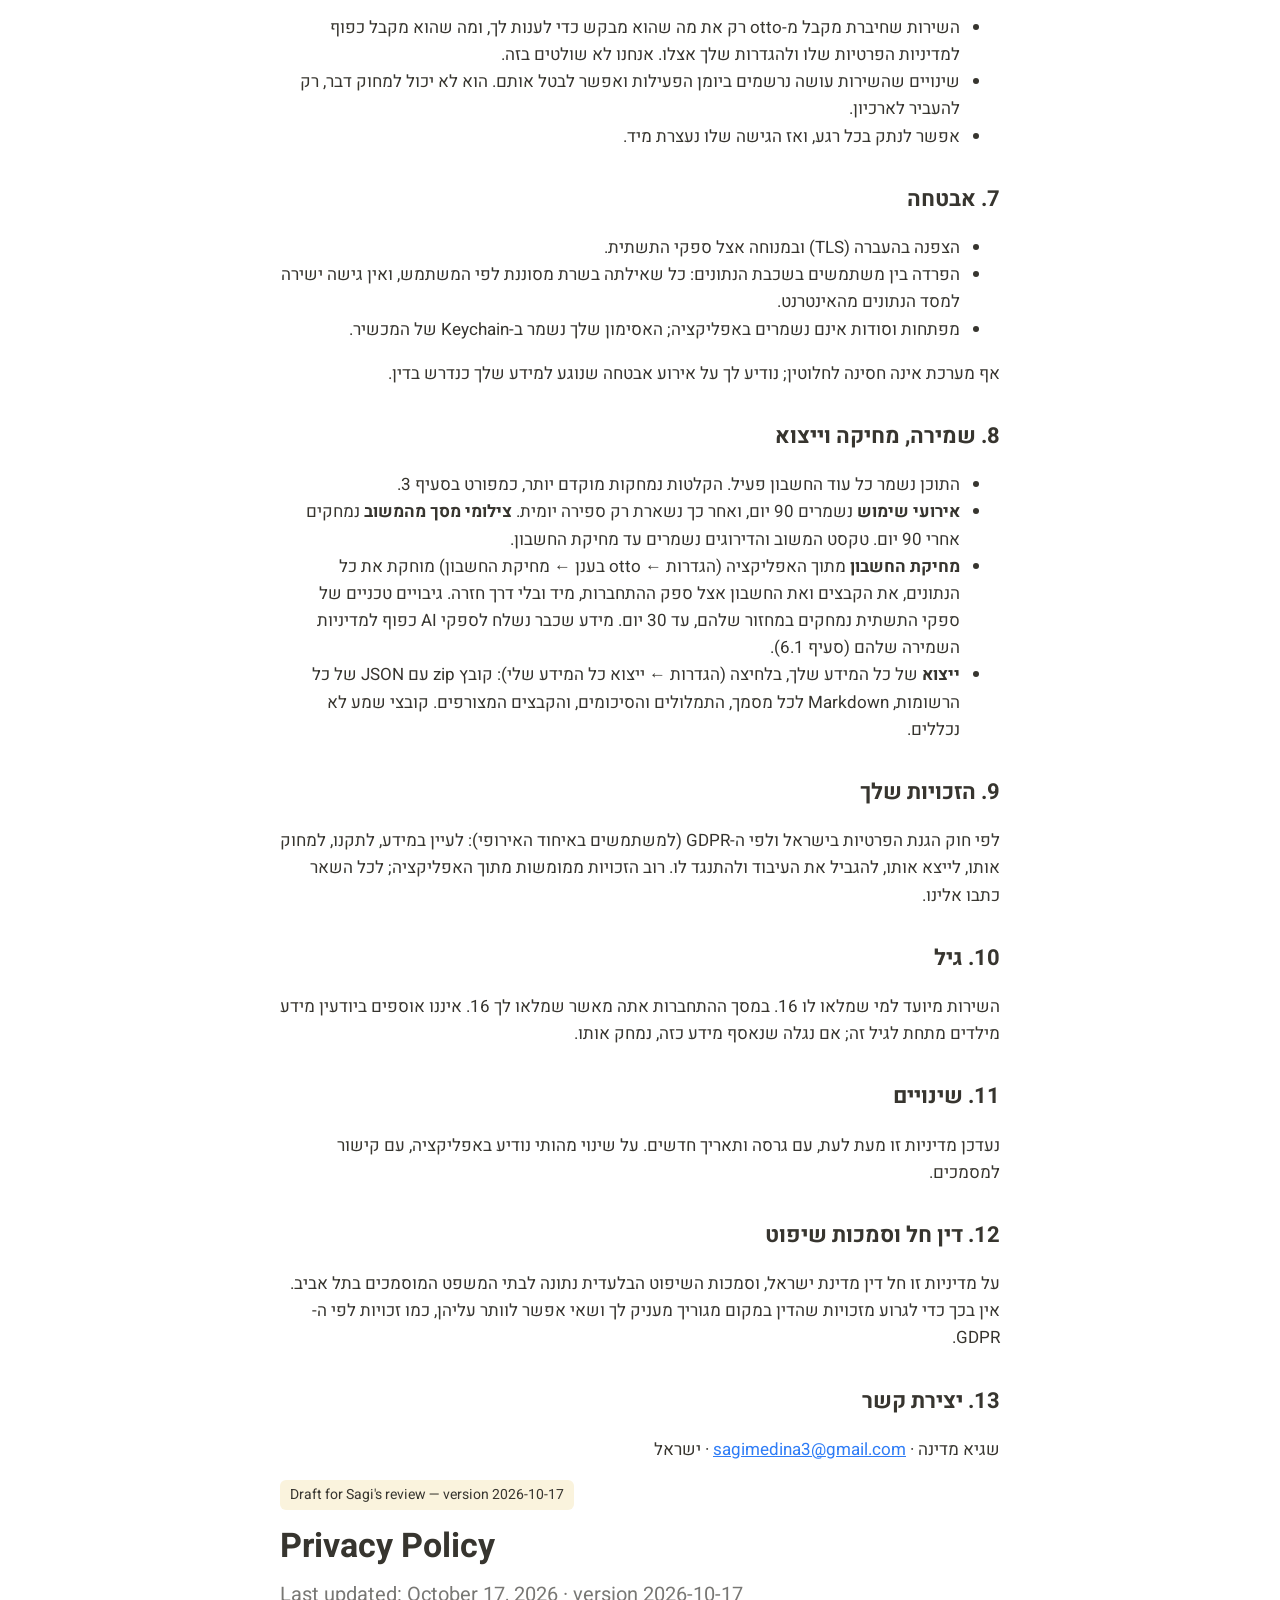
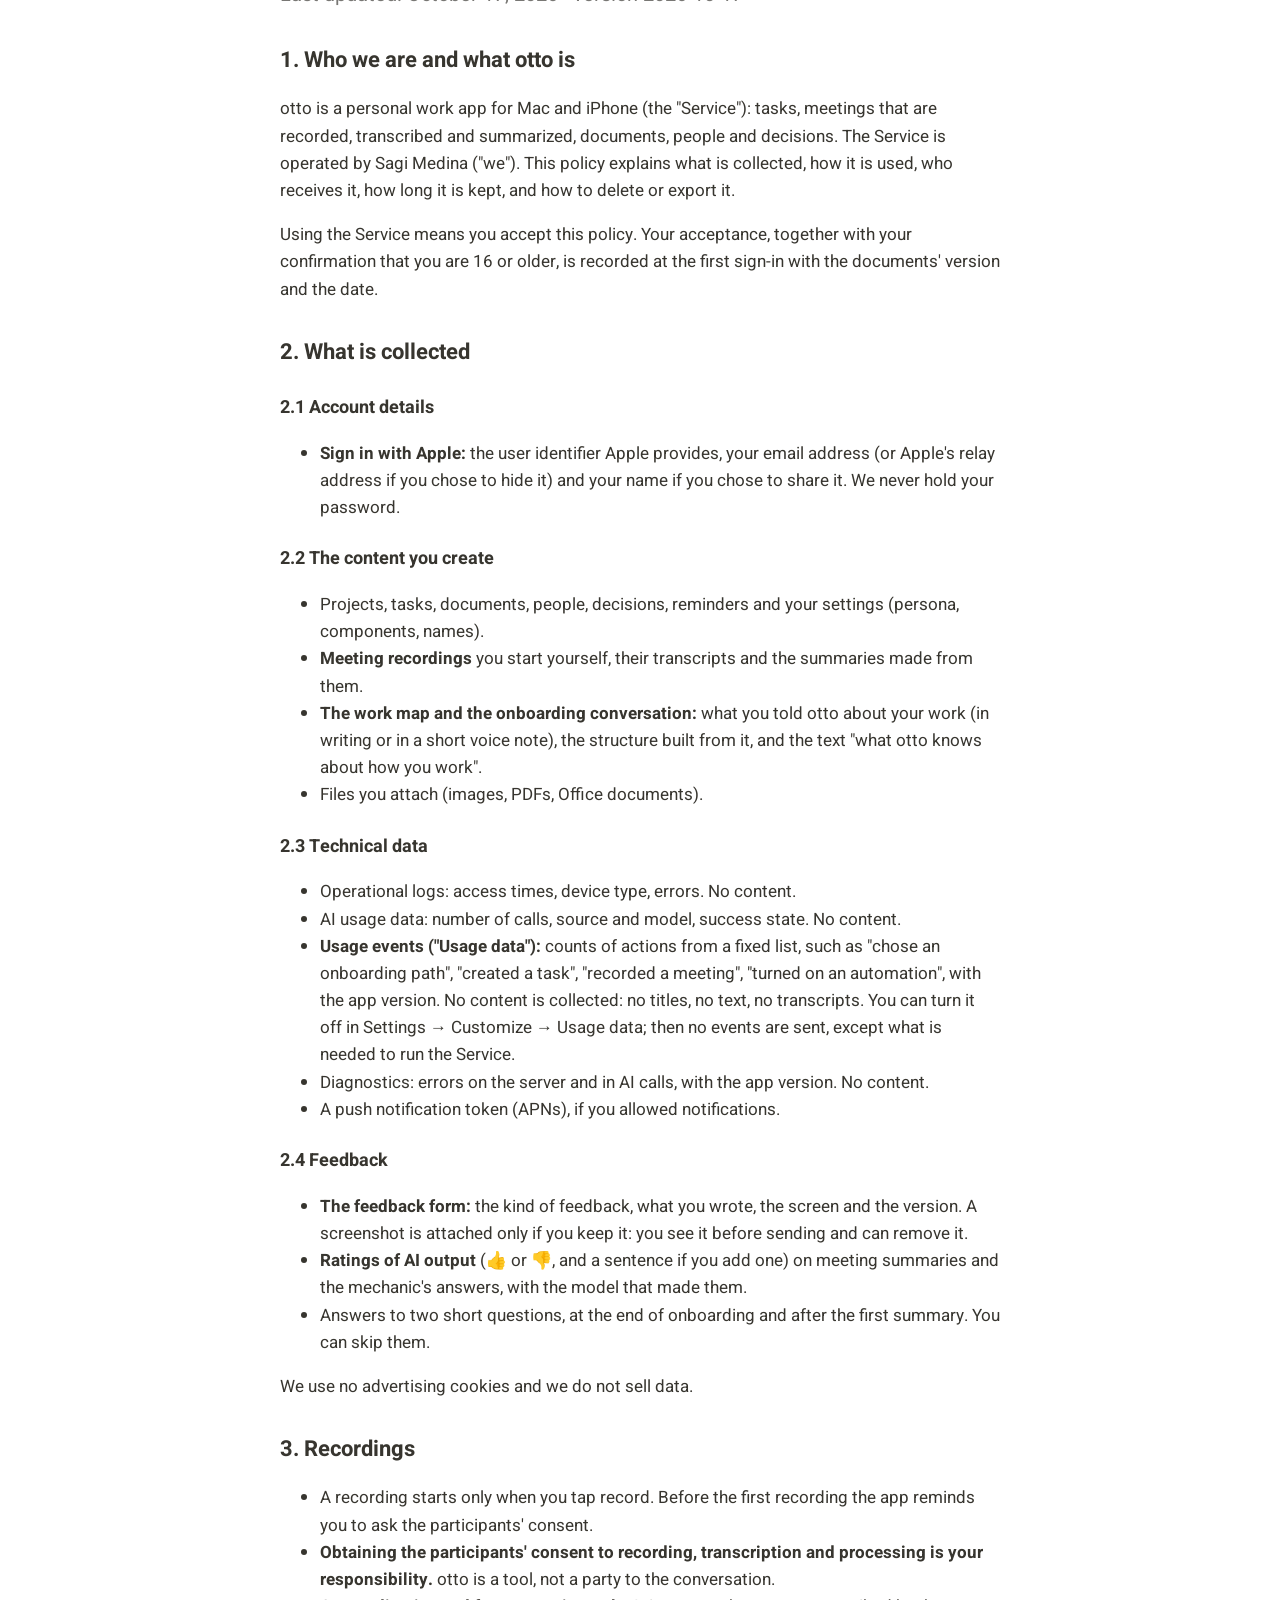
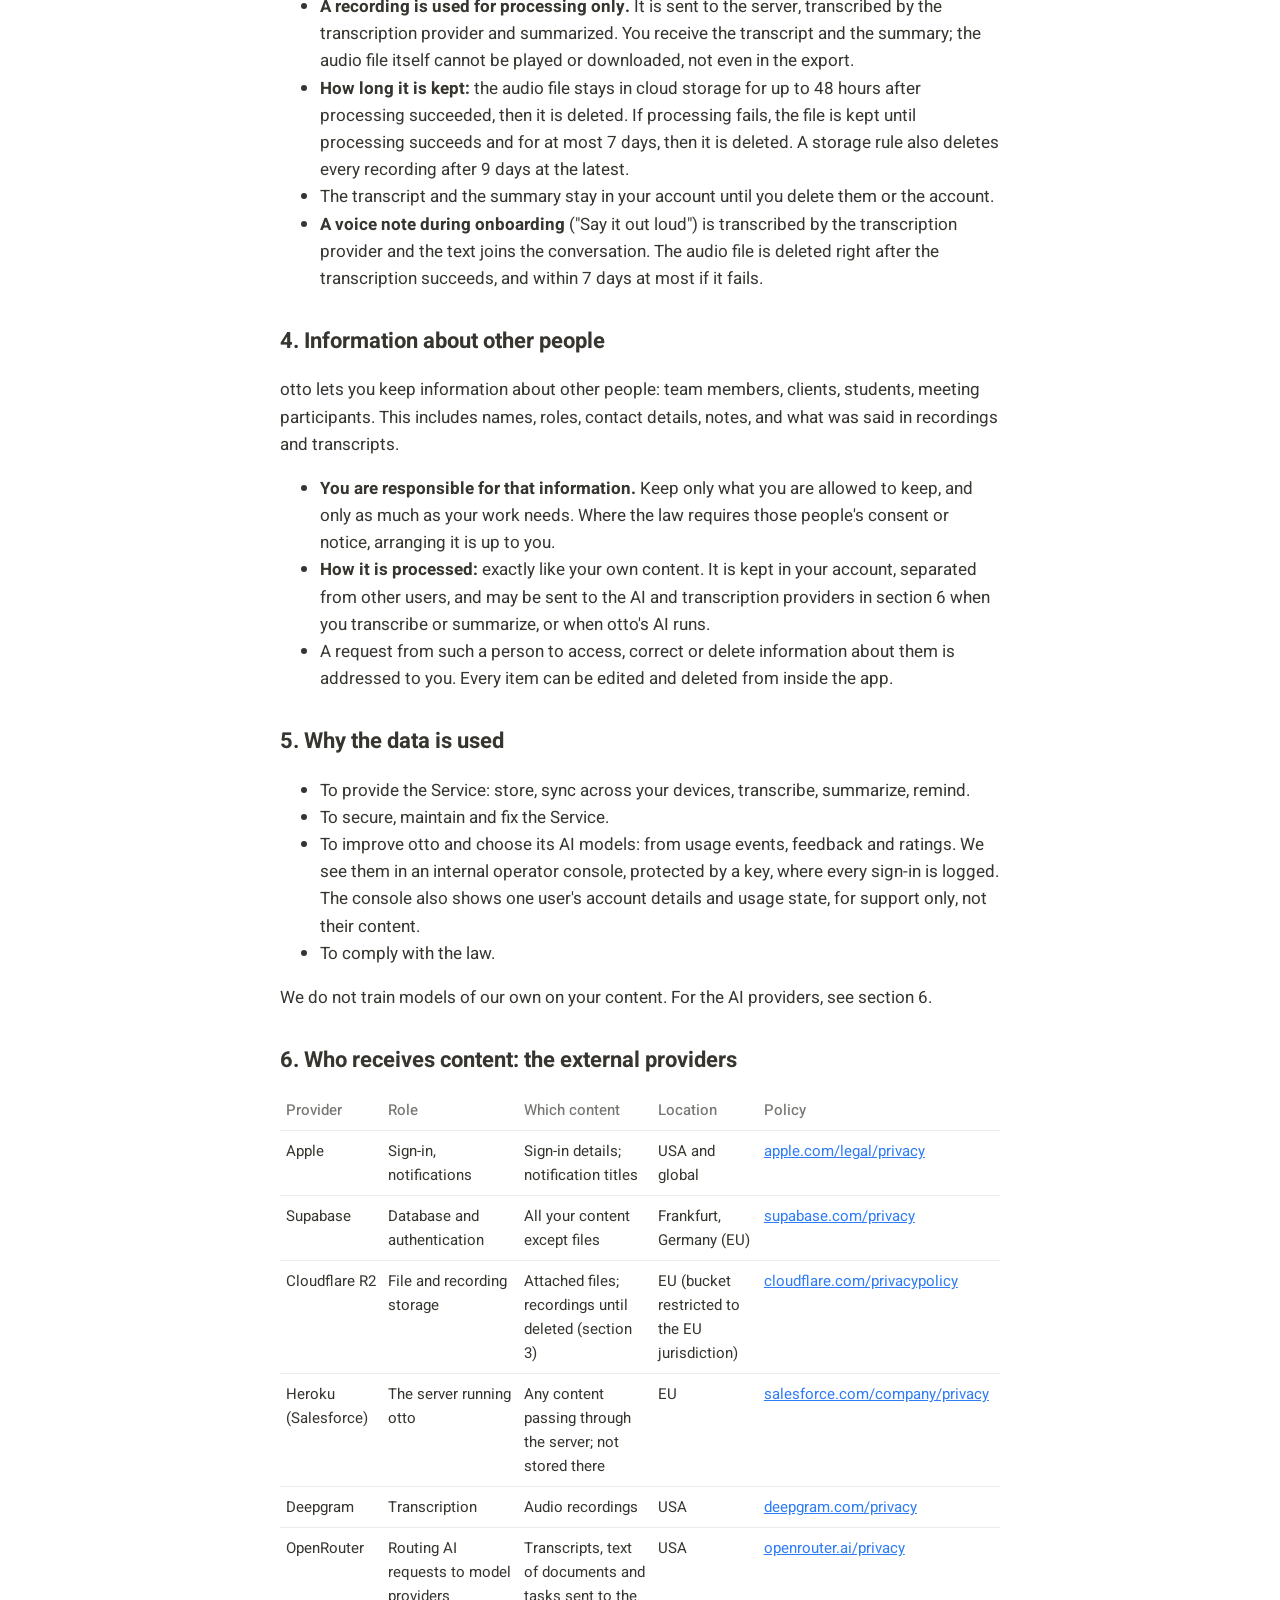
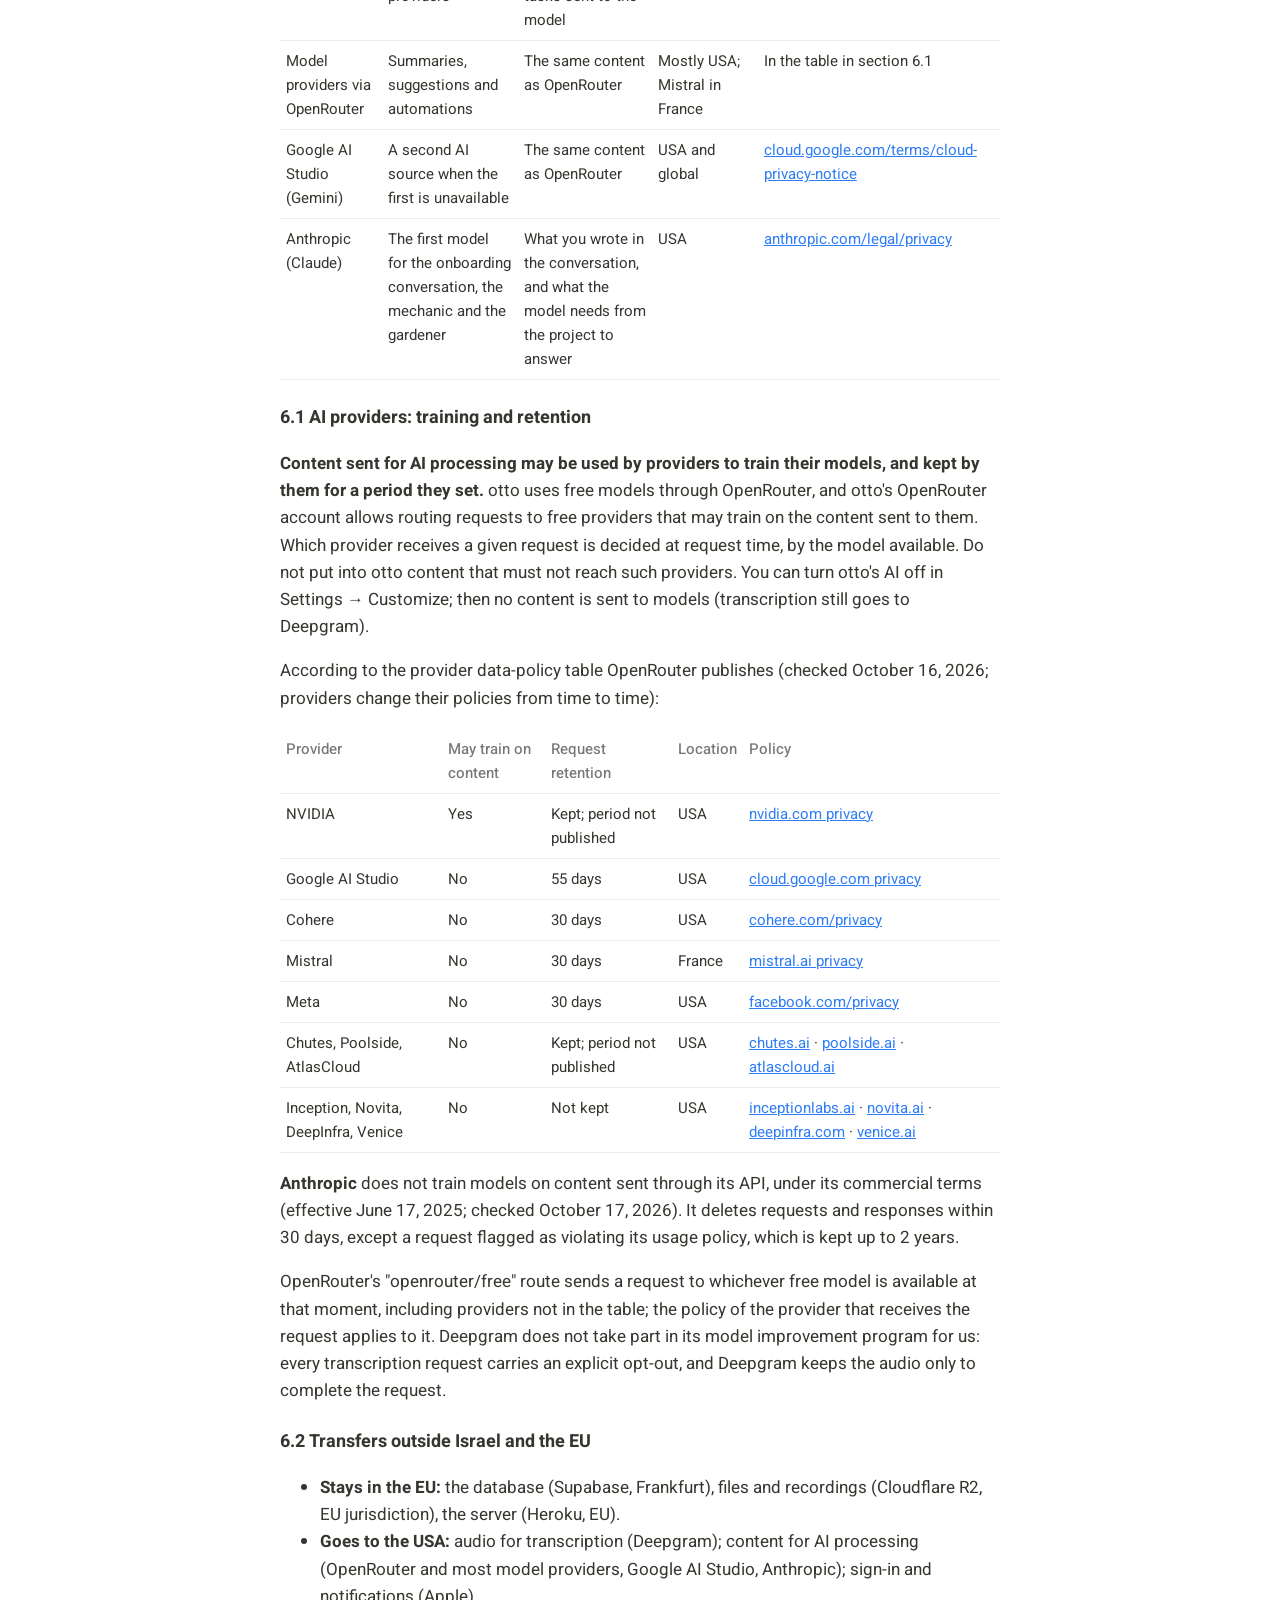
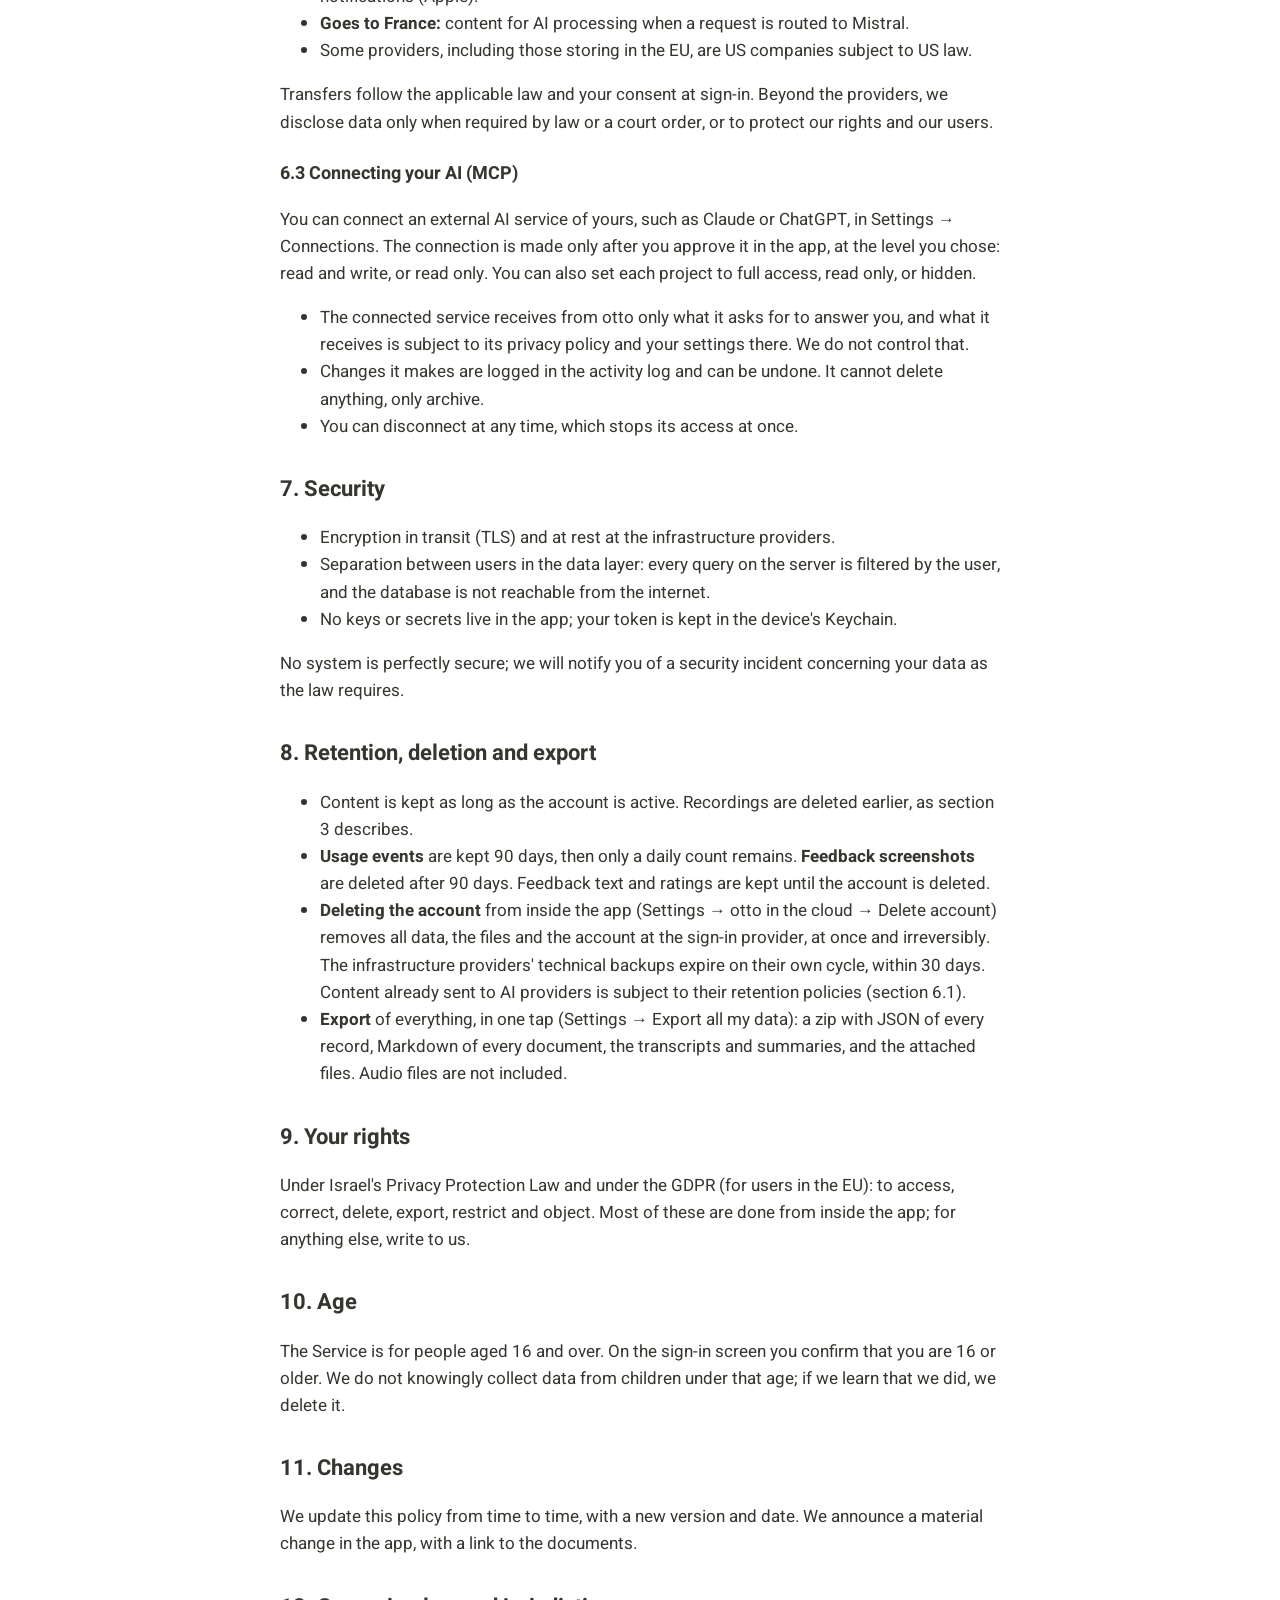
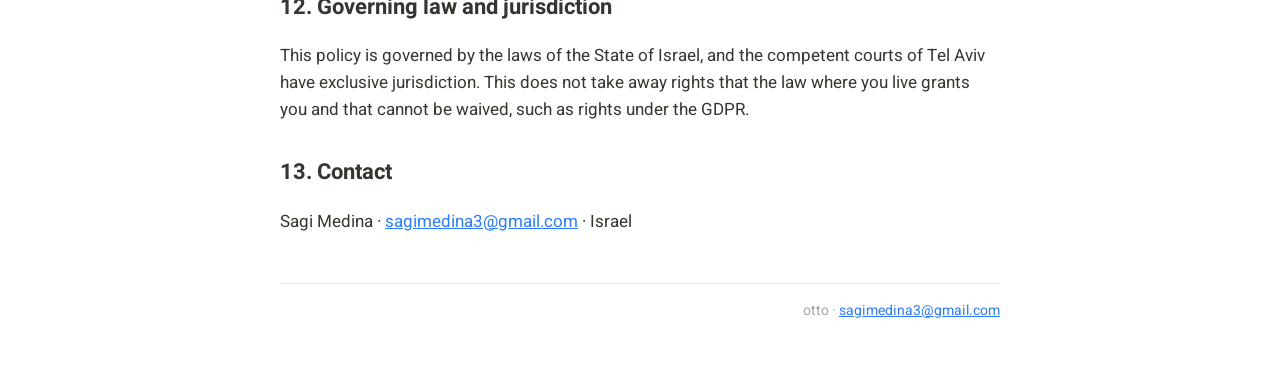
==== commit fd39a33e: "Site: e9e1969" ====
--- a/privacy/index.html
+++ b/privacy/index.html
@@ -15,9 +15,9 @@
     <nav><a href="./">מדיניות פרטיות</a><a href="../terms/">תנאי שימוש</a><a href="#en" class="lang">English</a></nav>
   </header>
 
-  <span class="draft">טיוטה לבדיקת שגיא — גרסה 2026-10-16</span>
+  <span class="draft">טיוטה לבדיקת שגיא — גרסה 2026-10-17</span>
   <h1>מדיניות פרטיות</h1>
-  <p class="lead">עודכן לאחרונה: 16.10.2026 · גרסה 2026-10-16</p>
+  <p class="lead">עודכן לאחרונה: 17.10.2026 · גרסה 2026-10-17</p>
 
   <h2>1. מי אנחנו ומה זה otto</h2>
   <p>otto הוא יישום לניהול עבודה אישית ל-Mac ול-iPhone ("השירות"): משימות, פגישות שמוקלטות, מתומללות ומסוכמות, מסמכים, אנשים והחלטות. השירות מופעל על ידי שגיא מדינה ("אנחנו"). מדיניות זו מסבירה איזה מידע נאסף, איך משתמשים בו, למי הוא מועבר, כמה זמן הוא נשמר, ואיך מוחקים או מייצאים אותו.</p>
@@ -32,13 +32,22 @@
   <ul>
     <li>פרויקטים, משימות, מסמכים, אנשים, החלטות, תזכורות וההגדרות שלך (הפרסונה, הרכיבים, השמות).</li>
     <li><strong>הקלטות פגישות</strong> שאתה מתחיל בעצמך, התמלולים שלהן והסיכומים שמופקים מהן.</li>
+    <li><strong>מפת העבודה ושיחת ההרשמה:</strong> מה שסיפרת ל-otto על העבודה שלך (בכתב או בהקלטה קולית קצרה), המבנה שנבנה ממנו, והטקסט "מה otto יודע על איך שאתה עובד".</li>
     <li>קבצים שאתה מצרף (תמונות, PDF, מסמכי Office).</li>
   </ul>
   <h3>2.3 מידע טכני</h3>
   <ul>
     <li>רשומות תפעול: מועדי גישה, סוג המכשיר, שגיאות. ללא תוכן.</li>
     <li>נתוני שימוש ב-AI: מספר הקריאות, מקור ומודל, מצב הצלחה. ללא תוכן.</li>
+    <li><strong>אירועי שימוש ("נתוני שימוש"):</strong> ספירה של פעולות מתוך רשימה קבועה, למשל "בחר דרך הרשמה", "יצר משימה", "הקליט פגישה", "הפעיל אוטומציה", עם גרסת האפליקציה. לא נאסף שום תוכן: לא כותרות, לא טקסט ולא תמלולים. אפשר לכבות בהגדרות ← התאמה ← נתוני שימוש; אז לא נשלחים אירועים, חוץ ממה שנדרש כדי להפעיל את השירות.</li>
+    <li>אבחון: שגיאות בשרת ובקריאות ה-AI, עם גרסת האפליקציה. ללא תוכן.</li>
     <li>אסימון להתראות (APNs), אם אישרת התראות.</li>
+  </ul>
+  <h3>2.4 משוב</h3>
+  <ul>
+    <li><strong>טופס המשוב:</strong> סוג המשוב, מה שכתבת, המסך והגרסה. צילום של המסך מצורף רק אם השארת אותו: אתה רואה אותו לפני השליחה ויכול להסיר אותו.</li>
+    <li><strong>דירוג של תוצרי AI</strong> (👍 או 👎, ומשפט אם הוספת) על סיכומי פגישות ועל תשובות המוסכניק, יחד עם המודל שהפיק אותם.</li>
+    <li>תשובות לשתי שאלות קצרות, בסוף ההרשמה ואחרי הסיכום הראשון. אפשר לדלג.</li>
   </ul>
   <p>איננו משתמשים בעוגיות פרסום ואיננו מוכרים מידע.</p>
 
@@ -49,6 +58,7 @@
     <li><strong>ההקלטה משמשת לעיבוד בלבד.</strong> היא נשלחת לשרת, מתומללת אצל ספק התמלול ומסוכמת. אתה מקבל את התמלול ואת הסיכום; את קובץ השמע עצמו אי אפשר להשמיע או להוריד, גם לא בייצוא.</li>
     <li><strong>כמה זמן היא נשמרת:</strong> קובץ השמע נשמר באחסון בענן עד 48 שעות אחרי שהעיבוד הצליח, ואז נמחק. אם העיבוד נכשל, הקובץ נשמר עד שהעיבוד מצליח, ולכל היותר 7 ימים, ואז נמחק. כלל נוסף באחסון מוחק כל הקלטה אחרי 9 ימים לכל המאוחר.</li>
     <li>התמלול והסיכום נשמרים בחשבונך עד שתמחק אותם או את החשבון.</li>
+    <li><strong>הקלטה קולית בהרשמה</strong> ("ספר בקול"): מתומללת אצל ספק התמלול, והטקסט נכנס לשיחה. קובץ השמע נמחק מיד אחרי שהתמלול הצליח, ואם התמלול נכשל, תוך 7 ימים לכל היותר.</li>
   </ul>
 
   <h2>4. מידע על אנשים אחרים</h2>
@@ -63,6 +73,7 @@
   <ul>
     <li>כדי לספק את השירות: לשמור, לסנכרן בין המכשירים שלך, לתמלל, לסכם, להזכיר.</li>
     <li>כדי לאבטח, לתחזק ולתקן תקלות.</li>
+    <li>כדי לשפר את otto ולבחור את מודלי ה-AI: מאירועי השימוש, מהמשוב ומהדירוגים. הם מוצגים לנו בקונסולת מפעיל פנימית, שהגישה אליה מוגנת במפתח ונרשמת. בקונסולה מוצגים גם פרטי החשבון ומצב השימוש של משתמש מסוים, לצורכי תמיכה בלבד, ולא התוכן שלו.</li>
     <li>כדי לעמוד בדרישות הדין.</li>
   </ul>
   <p>איננו מאמנים מודלים משלנו על התוכן שלך. לגבי ספקי ה-AI — ראה סעיף 6.</p>
@@ -78,6 +89,7 @@
     <tr><td>OpenRouter</td><td>ניתוב בקשות AI לספקי המודלים</td><td>תמלולים, טקסט של מסמכים ומשימות ששולחים למודל</td><td>ארה"ב</td><td><a href="https://openrouter.ai/privacy">openrouter.ai/privacy</a></td></tr>
     <tr><td>ספקי המודלים דרך OpenRouter</td><td>סיכומים, הצעות ואוטומציות</td><td>אותו תוכן כמו OpenRouter</td><td>בעיקר ארה"ב; Mistral בצרפת</td><td>בטבלה בסעיף 6.1</td></tr>
     <tr><td>Google AI Studio (Gemini)</td><td>מקור AI שני, כשהראשון לא זמין</td><td>אותו תוכן כמו OpenRouter</td><td>ארה"ב וגלובלי</td><td><a href="https://cloud.google.com/terms/cloud-privacy-notice">cloud.google.com/terms/cloud-privacy-notice</a></td></tr>
+    <tr><td>Anthropic (Claude)</td><td>המודל הראשון לשיחת ההרשמה, למוסכניק ולגנן</td><td>מה שכתבת בשיחה, ומה שהמודל צריך מהפרויקט כדי לענות</td><td>ארה"ב</td><td><a href="https://www.anthropic.com/legal/privacy">anthropic.com/legal/privacy</a></td></tr>
   </table>
 
   <h3>6.1 ספקי AI: אימון ושמירה</h3>
@@ -93,16 +105,25 @@
     <tr><td>Chutes, Poolside, AtlasCloud</td><td>לא</td><td>נשמרות; התקופה לא מפורסמת</td><td>ארה"ב</td><td><a href="https://chutes.ai/privacy">chutes.ai</a> · <a href="https://poolside.ai/legal/privacy">poolside.ai</a> · <a href="https://www.atlascloud.ai/privacy">atlascloud.ai</a></td></tr>
     <tr><td>Inception, Novita, DeepInfra, Venice</td><td>לא</td><td>לא נשמרות</td><td>ארה"ב</td><td><a href="https://www.inceptionlabs.ai/terms#privacy-policy">inceptionlabs.ai</a> · <a href="https://novita.ai/legal/privacy-policy">novita.ai</a> · <a href="https://deepinfra.com/privacy">deepinfra.com</a> · <a href="https://venice.ai/legal/privacy-policy">venice.ai</a></td></tr>
   </table>
+  <p><strong>Anthropic</strong> לא מאמנת מודלים על תוכן שנשלח אליה דרך ה-API שלה, לפי התנאים המסחריים שלה (בתוקף מ-17.6.2025, נבדק ב-17.10.2026). היא מוחקת את הבקשות והתשובות תוך 30 יום, חוץ מבקשה שסומנה כהפרה של מדיניות השימוש שלה, שנשמרת עד שנתיים.</p>
   <p>הנתיב "openrouter/free" של OpenRouter מנתב לכל מודל חינמי שזמין באותו רגע, גם אצל ספקים שלא מופיעים בטבלה; מדיניות הספק שמקבל את הבקשה חלה עליה. Deepgram לא משתתפת עבורנו בתוכנית שיפור המודלים שלה: כל בקשת תמלול נשלחת עם סירוב מפורש, והאודיו נשמר אצלה רק לצורך הבקשה.</p>
 
   <h3>6.2 העברת מידע אל מחוץ לישראל ולאיחוד האירופי</h3>
   <ul>
     <li><strong>נשאר באיחוד האירופי:</strong> מסד הנתונים (Supabase, פרנקפורט), הקבצים וההקלטות (Cloudflare R2, תחום שיפוט האיחוד), השרת (Heroku, האיחוד).</li>
-    <li><strong>מועבר לארה"ב:</strong> אודיו לתמלול (Deepgram); תוכן לעיבוד AI (OpenRouter ורוב ספקי המודלים, Google AI Studio); פרטי התחברות והתראות (Apple).</li>
+    <li><strong>מועבר לארה"ב:</strong> אודיו לתמלול (Deepgram); תוכן לעיבוד AI (OpenRouter ורוב ספקי המודלים, Google AI Studio, Anthropic); פרטי התחברות והתראות (Apple).</li>
     <li><strong>מועבר לצרפת:</strong> תוכן לעיבוד AI כשהבקשה מנותבת ל-Mistral.</li>
     <li>חלק מהספקים, גם אלה ששומרים באיחוד, הם חברות אמריקאיות הכפופות לדין האמריקאי.</li>
   </ul>
   <p>העברת המידע נעשית לפי הדין החל ובכפוף להסכמתך בהתחברות. מעבר לספקים, נחשוף מידע רק אם נידרש לכך על פי דין או צו, או כדי להגן על זכויותינו ועל המשתמשים.</p>
+
+  <h3>6.3 חיבור ה-AI שלך (MCP)</h3>
+  <p>אפשר לחבר ל-otto שירות AI חיצוני שלך, כמו Claude או ChatGPT, בהגדרות ← חיבורים. החיבור נעשה רק באישור שלך באפליקציה, ברמה שבחרת: קריאה וכתיבה, או קריאה בלבד. אפשר גם להגדיר לכל פרויקט גישה מלאה, קריאה בלבד או הסתרה.</p>
+  <ul>
+    <li>השירות שחיברת מקבל מ-otto רק את מה שהוא מבקש כדי לענות לך, ומה שהוא מקבל כפוף למדיניות הפרטיות שלו ולהגדרות שלך אצלו. אנחנו לא שולטים בזה.</li>
+    <li>שינויים שהשירות עושה נרשמים ביומן הפעילות ואפשר לבטל אותם. הוא לא יכול למחוק דבר, רק להעביר לארכיון.</li>
+    <li>אפשר לנתק בכל רגע, ואז הגישה שלו נעצרת מיד.</li>
+  </ul>
 
   <h2>7. אבטחה</h2>
   <ul>
@@ -115,6 +136,7 @@
   <h2>8. שמירה, מחיקה וייצוא</h2>
   <ul>
     <li>התוכן נשמר כל עוד החשבון פעיל. הקלטות נמחקות מוקדם יותר, כמפורט בסעיף 3.</li>
+    <li><strong>אירועי שימוש</strong> נשמרים 90 יום, ואחר כך נשארת רק ספירה יומית. <strong>צילומי מסך מהמשוב</strong> נמחקים אחרי 90 יום. טקסט המשוב והדירוגים נשמרים עד מחיקת החשבון.</li>
     <li><strong>מחיקת החשבון</strong> מתוך האפליקציה (הגדרות ← otto בענן ← מחיקת החשבון) מוחקת את כל הנתונים, את הקבצים ואת החשבון אצל ספק ההתחברות, מיד ובלי דרך חזרה. גיבויים טכניים של ספקי התשתית נמחקים במחזור שלהם, עד 30 יום. מידע שכבר נשלח לספקי AI כפוף למדיניות השמירה שלהם (סעיף 6.1).</li>
     <li><strong>ייצוא</strong> של כל המידע שלך, בלחיצה (הגדרות ← ייצוא כל המידע שלי): קובץ zip עם JSON של כל הרשומות, Markdown לכל מסמך, התמלולים והסיכומים, והקבצים המצורפים. קובצי שמע לא נכללים.</li>
   </ul>
@@ -126,7 +148,7 @@
   <p>השירות מיועד למי שמלאו לו 16. במסך ההתחברות אתה מאשר שמלאו לך 16. איננו אוספים ביודעין מידע מילדים מתחת לגיל זה; אם נגלה שנאסף מידע כזה, נמחק אותו.</p>
 
   <h2>11. שינויים</h2>
-  <p>נעדכן מדיניות זו מעת לעת; שינוי מהותי יוצג באפליקציה ויבקש הסכמה מחדש, עם גרסה ותאריך חדשים.</p>
+  <p>נעדכן מדיניות זו מעת לעת, עם גרסה ותאריך חדשים. על שינוי מהותי נודיע באפליקציה, עם קישור למסמכים.</p>
 
   <h2>12. דין חל וסמכות שיפוט</h2>
   <p>על מדיניות זו חל דין מדינת ישראל, וסמכות השיפוט הבלעדית נתונה לבתי המשפט המוסמכים בתל אביב. אין בכך כדי לגרוע מזכויות שהדין במקום מגוריך מעניק לך ושאי אפשר לוותר עליהן, כמו זכויות לפי ה-GDPR.</p>
@@ -135,9 +157,9 @@
   <p>שגיא מדינה · <a href="mailto:sagimedina3@gmail.com">sagimedina3@gmail.com</a> · ישראל</p>
 
   <section id="en" class="en">
-    <span class="draft">Draft for Sagi's review — version 2026-10-16</span>
+    <span class="draft">Draft for Sagi's review — version 2026-10-17</span>
     <h1>Privacy Policy</h1>
-    <p class="lead">Last updated: October 16, 2026 · version 2026-10-16</p>
+    <p class="lead">Last updated: October 17, 2026 · version 2026-10-17</p>
 
     <h2>1. Who we are and what otto is</h2>
     <p>otto is a personal work app for Mac and iPhone (the "Service"): tasks, meetings that are recorded, transcribed and summarized, documents, people and decisions. The Service is operated by Sagi Medina ("we"). This policy explains what is collected, how it is used, who receives it, how long it is kept, and how to delete or export it.</p>
@@ -150,13 +172,22 @@
     <ul>
       <li>Projects, tasks, documents, people, decisions, reminders and your settings (persona, components, names).</li>
       <li><strong>Meeting recordings</strong> you start yourself, their transcripts and the summaries made from them.</li>
+      <li><strong>The work map and the onboarding conversation:</strong> what you told otto about your work (in writing or in a short voice note), the structure built from it, and the text "what otto knows about how you work".</li>
       <li>Files you attach (images, PDFs, Office documents).</li>
     </ul>
     <h3>2.3 Technical data</h3>
     <ul>
       <li>Operational logs: access times, device type, errors. No content.</li>
       <li>AI usage data: number of calls, source and model, success state. No content.</li>
+      <li><strong>Usage events ("Usage data"):</strong> counts of actions from a fixed list, such as "chose an onboarding path", "created a task", "recorded a meeting", "turned on an automation", with the app version. No content is collected: no titles, no text, no transcripts. You can turn it off in Settings → Customize → Usage data; then no events are sent, except what is needed to run the Service.</li>
+      <li>Diagnostics: errors on the server and in AI calls, with the app version. No content.</li>
       <li>A push notification token (APNs), if you allowed notifications.</li>
+    </ul>
+    <h3>2.4 Feedback</h3>
+    <ul>
+      <li><strong>The feedback form:</strong> the kind of feedback, what you wrote, the screen and the version. A screenshot is attached only if you keep it: you see it before sending and can remove it.</li>
+      <li><strong>Ratings of AI output</strong> (👍 or 👎, and a sentence if you add one) on meeting summaries and the mechanic's answers, with the model that made them.</li>
+      <li>Answers to two short questions, at the end of onboarding and after the first summary. You can skip them.</li>
     </ul>
     <p>We use no advertising cookies and we do not sell data.</p>
 
@@ -167,6 +198,7 @@
       <li><strong>A recording is used for processing only.</strong> It is sent to the server, transcribed by the transcription provider and summarized. You receive the transcript and the summary; the audio file itself cannot be played or downloaded, not even in the export.</li>
       <li><strong>How long it is kept:</strong> the audio file stays in cloud storage for up to 48 hours after processing succeeded, then it is deleted. If processing fails, the file is kept until processing succeeds and for at most 7 days, then it is deleted. A storage rule also deletes every recording after 9 days at the latest.</li>
       <li>The transcript and the summary stay in your account until you delete them or the account.</li>
+      <li><strong>A voice note during onboarding</strong> ("Say it out loud") is transcribed by the transcription provider and the text joins the conversation. The audio file is deleted right after the transcription succeeds, and within 7 days at most if it fails.</li>
     </ul>
 
     <h2>4. Information about other people</h2>
@@ -181,6 +213,7 @@
     <ul>
       <li>To provide the Service: store, sync across your devices, transcribe, summarize, remind.</li>
       <li>To secure, maintain and fix the Service.</li>
+      <li>To improve otto and choose its AI models: from usage events, feedback and ratings. We see them in an internal operator console, protected by a key, where every sign-in is logged. The console also shows one user's account details and usage state, for support only, not their content.</li>
       <li>To comply with the law.</li>
     </ul>
     <p>We do not train models of our own on your content. For the AI providers, see section 6.</p>
@@ -196,6 +229,7 @@
       <tr><td>OpenRouter</td><td>Routing AI requests to model providers</td><td>Transcripts, text of documents and tasks sent to the model</td><td>USA</td><td><a href="https://openrouter.ai/privacy">openrouter.ai/privacy</a></td></tr>
       <tr><td>Model providers via OpenRouter</td><td>Summaries, suggestions and automations</td><td>The same content as OpenRouter</td><td>Mostly USA; Mistral in France</td><td>In the table in section 6.1</td></tr>
       <tr><td>Google AI Studio (Gemini)</td><td>A second AI source when the first is unavailable</td><td>The same content as OpenRouter</td><td>USA and global</td><td><a href="https://cloud.google.com/terms/cloud-privacy-notice">cloud.google.com/terms/cloud-privacy-notice</a></td></tr>
+      <tr><td>Anthropic (Claude)</td><td>The first model for the onboarding conversation, the mechanic and the gardener</td><td>What you wrote in the conversation, and what the model needs from the project to answer</td><td>USA</td><td><a href="https://www.anthropic.com/legal/privacy">anthropic.com/legal/privacy</a></td></tr>
     </table>
 
     <h3>6.1 AI providers: training and retention</h3>
@@ -211,16 +245,25 @@
       <tr><td>Chutes, Poolside, AtlasCloud</td><td>No</td><td>Kept; period not published</td><td>USA</td><td><a href="https://chutes.ai/privacy">chutes.ai</a> · <a href="https://poolside.ai/legal/privacy">poolside.ai</a> · <a href="https://www.atlascloud.ai/privacy">atlascloud.ai</a></td></tr>
       <tr><td>Inception, Novita, DeepInfra, Venice</td><td>No</td><td>Not kept</td><td>USA</td><td><a href="https://www.inceptionlabs.ai/terms#privacy-policy">inceptionlabs.ai</a> · <a href="https://novita.ai/legal/privacy-policy">novita.ai</a> · <a href="https://deepinfra.com/privacy">deepinfra.com</a> · <a href="https://venice.ai/legal/privacy-policy">venice.ai</a></td></tr>
     </table>
+    <p><strong>Anthropic</strong> does not train models on content sent through its API, under its commercial terms (effective June 17, 2025; checked October 17, 2026). It deletes requests and responses within 30 days, except a request flagged as violating its usage policy, which is kept up to 2 years.</p>
     <p>OpenRouter's "openrouter/free" route sends a request to whichever free model is available at that moment, including providers not in the table; the policy of the provider that receives the request applies to it. Deepgram does not take part in its model improvement program for us: every transcription request carries an explicit opt-out, and Deepgram keeps the audio only to complete the request.</p>
 
     <h3>6.2 Transfers outside Israel and the EU</h3>
     <ul>
       <li><strong>Stays in the EU:</strong> the database (Supabase, Frankfurt), files and recordings (Cloudflare R2, EU jurisdiction), the server (Heroku, EU).</li>
-      <li><strong>Goes to the USA:</strong> audio for transcription (Deepgram); content for AI processing (OpenRouter and most model providers, Google AI Studio); sign-in and notifications (Apple).</li>
+      <li><strong>Goes to the USA:</strong> audio for transcription (Deepgram); content for AI processing (OpenRouter and most model providers, Google AI Studio, Anthropic); sign-in and notifications (Apple).</li>
       <li><strong>Goes to France:</strong> content for AI processing when a request is routed to Mistral.</li>
       <li>Some providers, including those storing in the EU, are US companies subject to US law.</li>
     </ul>
     <p>Transfers follow the applicable law and your consent at sign-in. Beyond the providers, we disclose data only when required by law or a court order, or to protect our rights and our users.</p>
+
+    <h3>6.3 Connecting your AI (MCP)</h3>
+    <p>You can connect an external AI service of yours, such as Claude or ChatGPT, in Settings → Connections. The connection is made only after you approve it in the app, at the level you chose: read and write, or read only. You can also set each project to full access, read only, or hidden.</p>
+    <ul>
+      <li>The connected service receives from otto only what it asks for to answer you, and what it receives is subject to its privacy policy and your settings there. We do not control that.</li>
+      <li>Changes it makes are logged in the activity log and can be undone. It cannot delete anything, only archive.</li>
+      <li>You can disconnect at any time, which stops its access at once.</li>
+    </ul>
 
     <h2>7. Security</h2>
     <ul>
@@ -233,6 +276,7 @@
     <h2>8. Retention, deletion and export</h2>
     <ul>
       <li>Content is kept as long as the account is active. Recordings are deleted earlier, as section 3 describes.</li>
+      <li><strong>Usage events</strong> are kept 90 days, then only a daily count remains. <strong>Feedback screenshots</strong> are deleted after 90 days. Feedback text and ratings are kept until the account is deleted.</li>
       <li><strong>Deleting the account</strong> from inside the app (Settings → otto in the cloud → Delete account) removes all data, the files and the account at the sign-in provider, at once and irreversibly. The infrastructure providers' technical backups expire on their own cycle, within 30 days. Content already sent to AI providers is subject to their retention policies (section 6.1).</li>
       <li><strong>Export</strong> of everything, in one tap (Settings → Export all my data): a zip with JSON of every record, Markdown of every document, the transcripts and summaries, and the attached files. Audio files are not included.</li>
     </ul>
@@ -244,7 +288,7 @@
     <p>The Service is for people aged 16 and over. On the sign-in screen you confirm that you are 16 or older. We do not knowingly collect data from children under that age; if we learn that we did, we delete it.</p>
 
     <h2>11. Changes</h2>
-    <p>We update this policy from time to time; a material change is shown in the app and asks for consent again, with a new version and date.</p>
+    <p>We update this policy from time to time, with a new version and date. We announce a material change in the app, with a link to the documents.</p>
 
     <h2>12. Governing law and jurisdiction</h2>
     <p>This policy is governed by the laws of the State of Israel, and the competent courts of Tel Aviv have exclusive jurisdiction. This does not take away rights that the law where you live grants you and that cannot be waived, such as rights under the GDPR.</p>
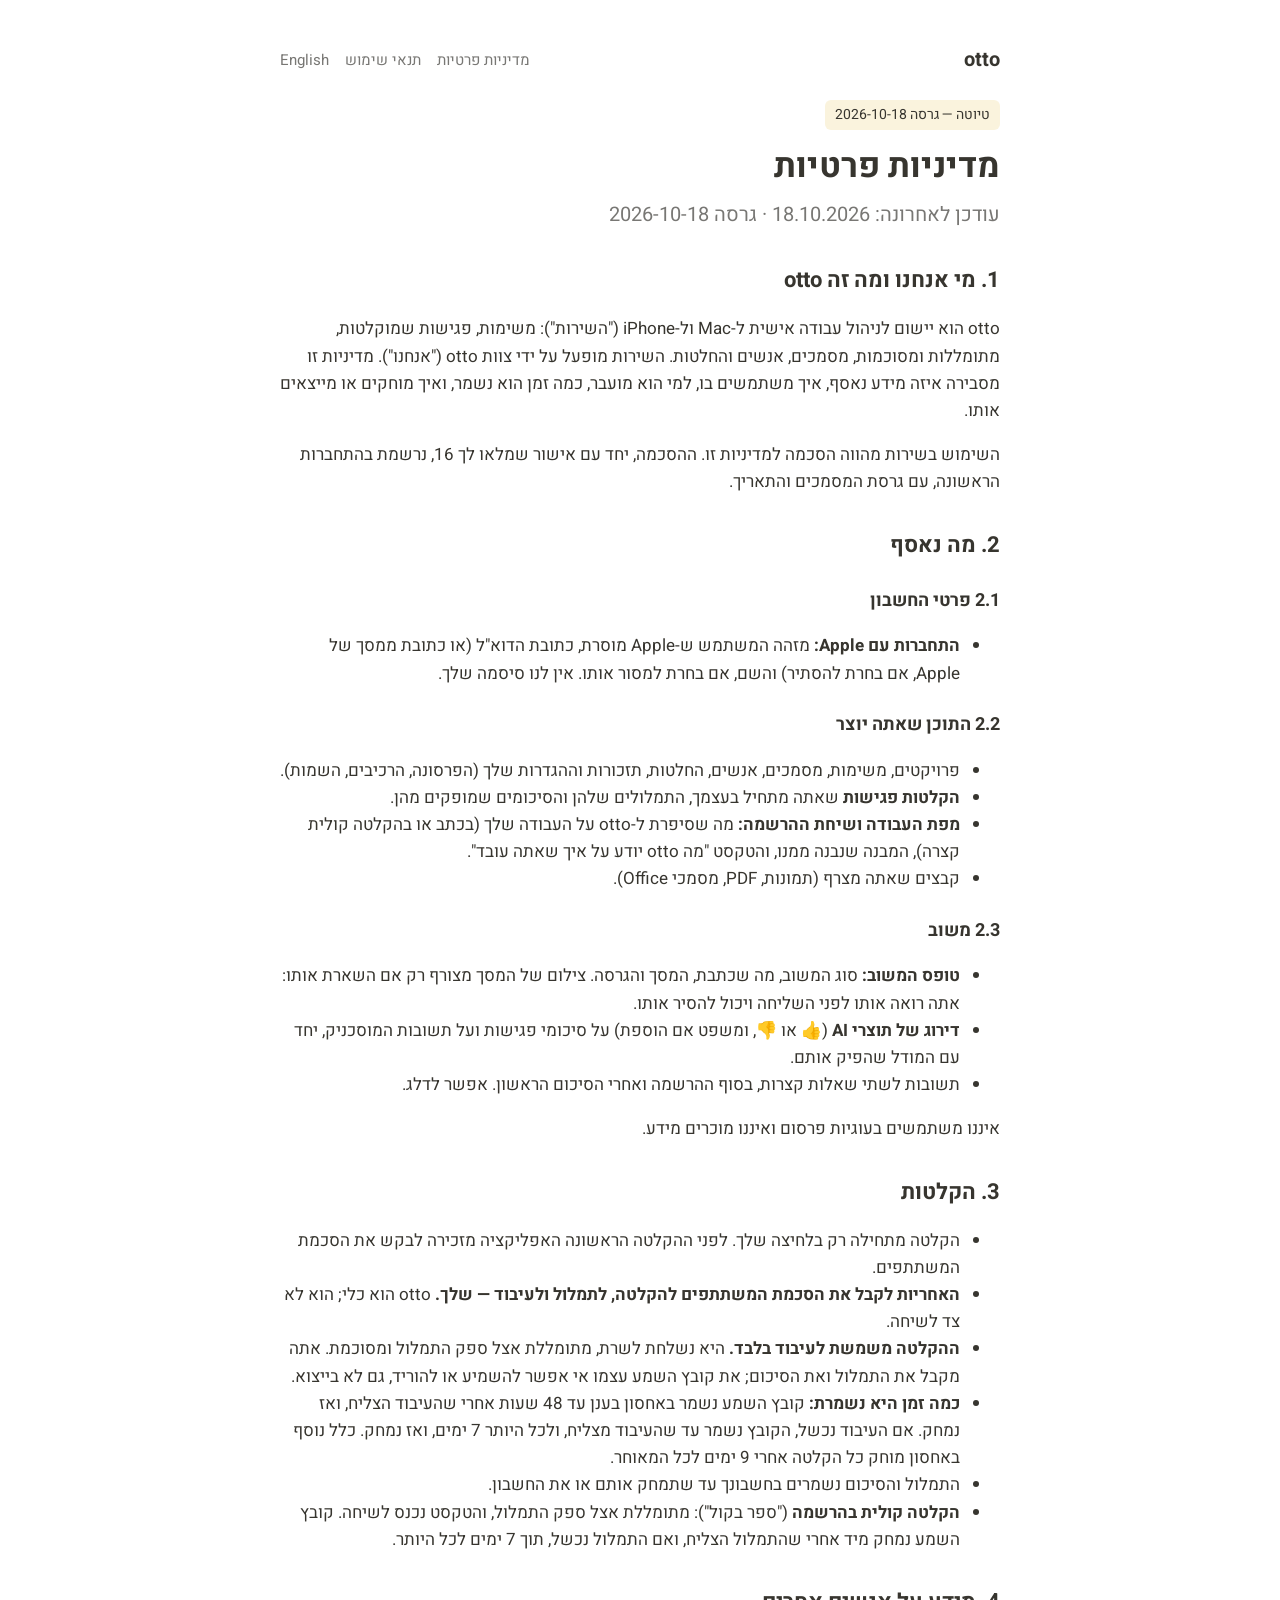
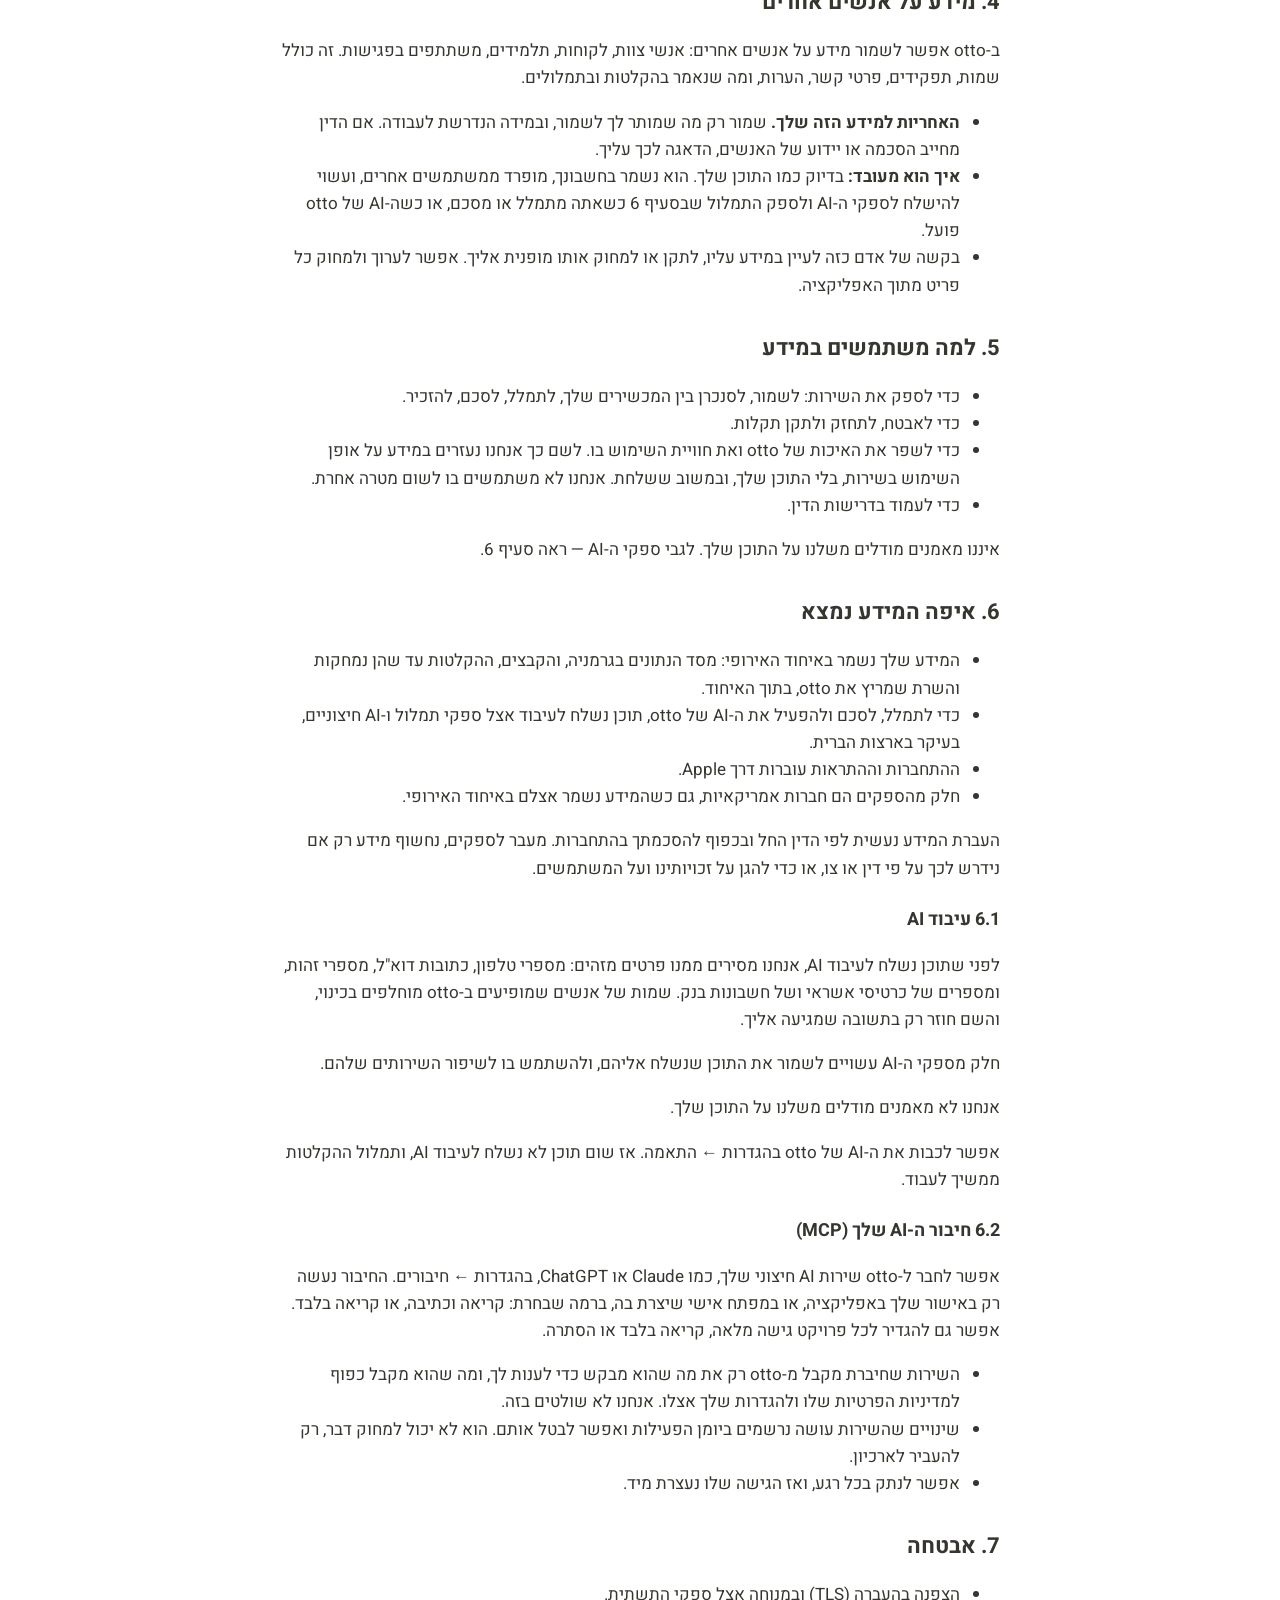
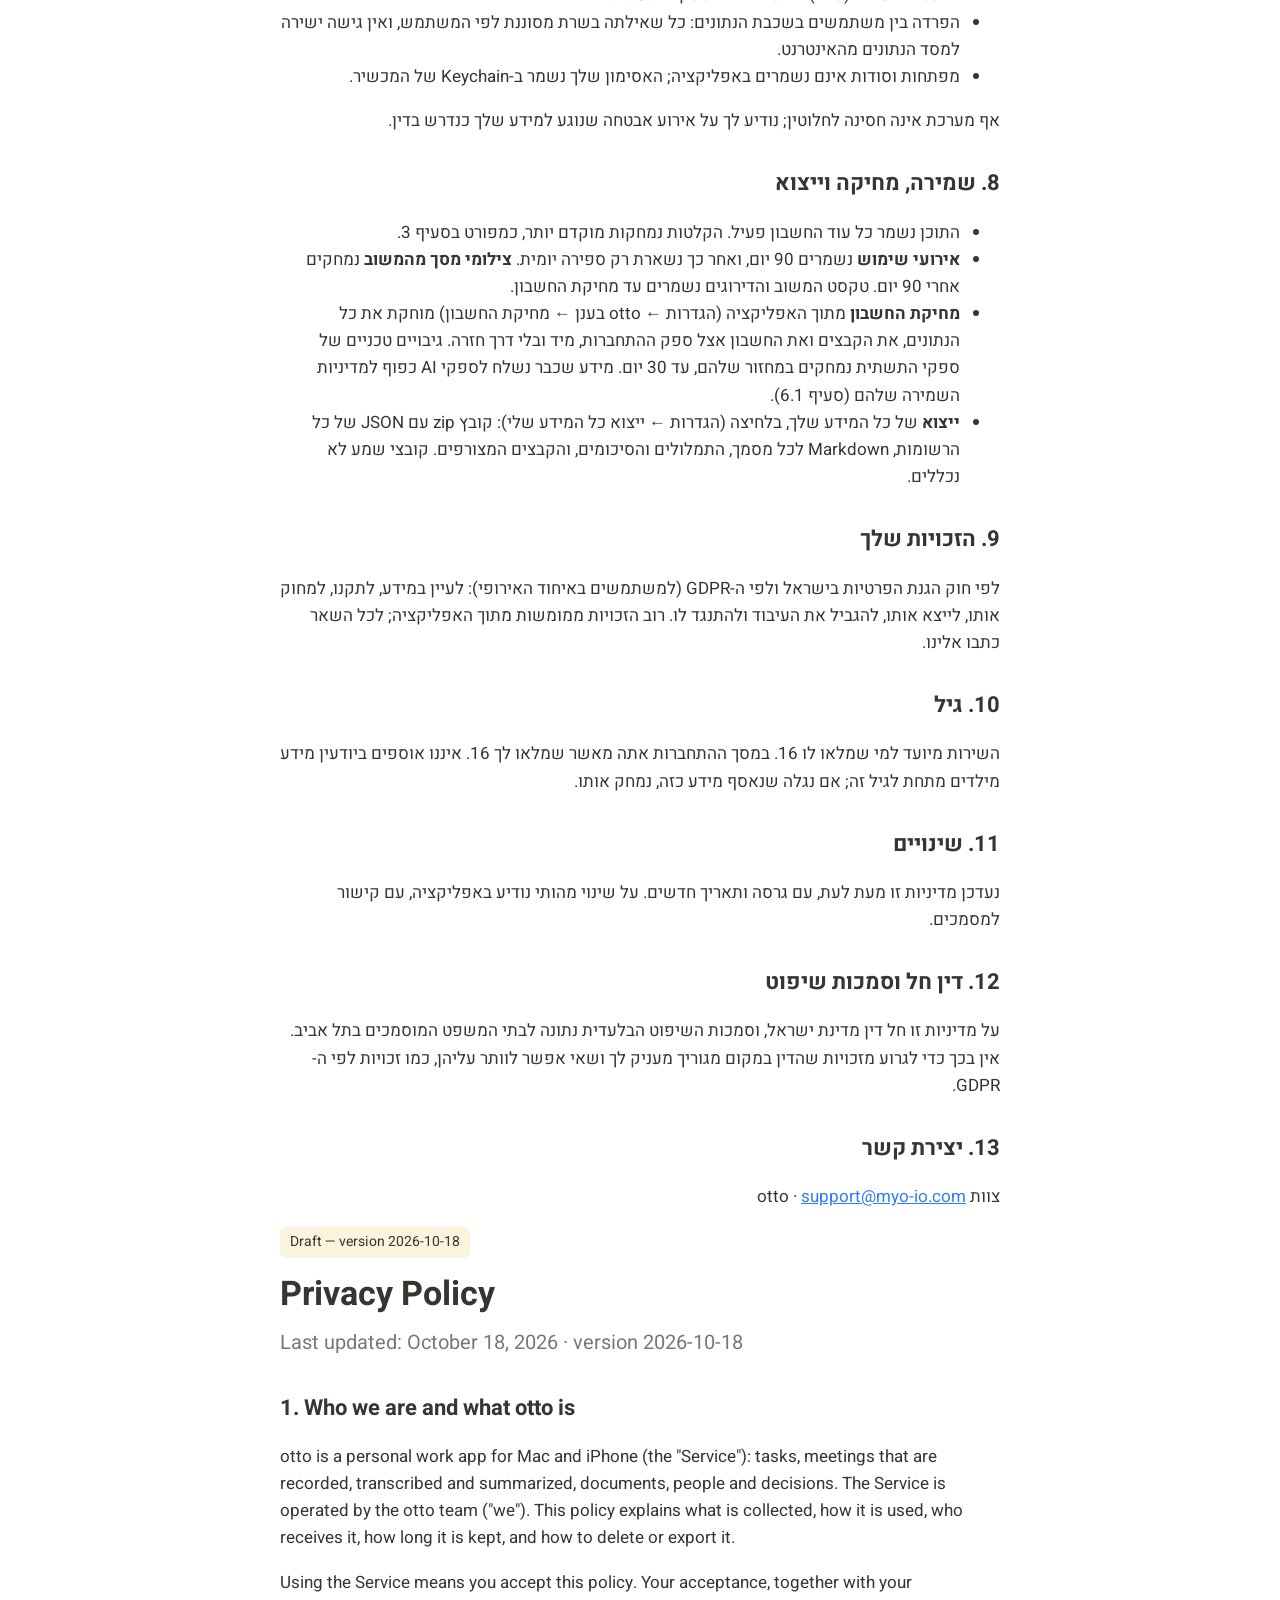
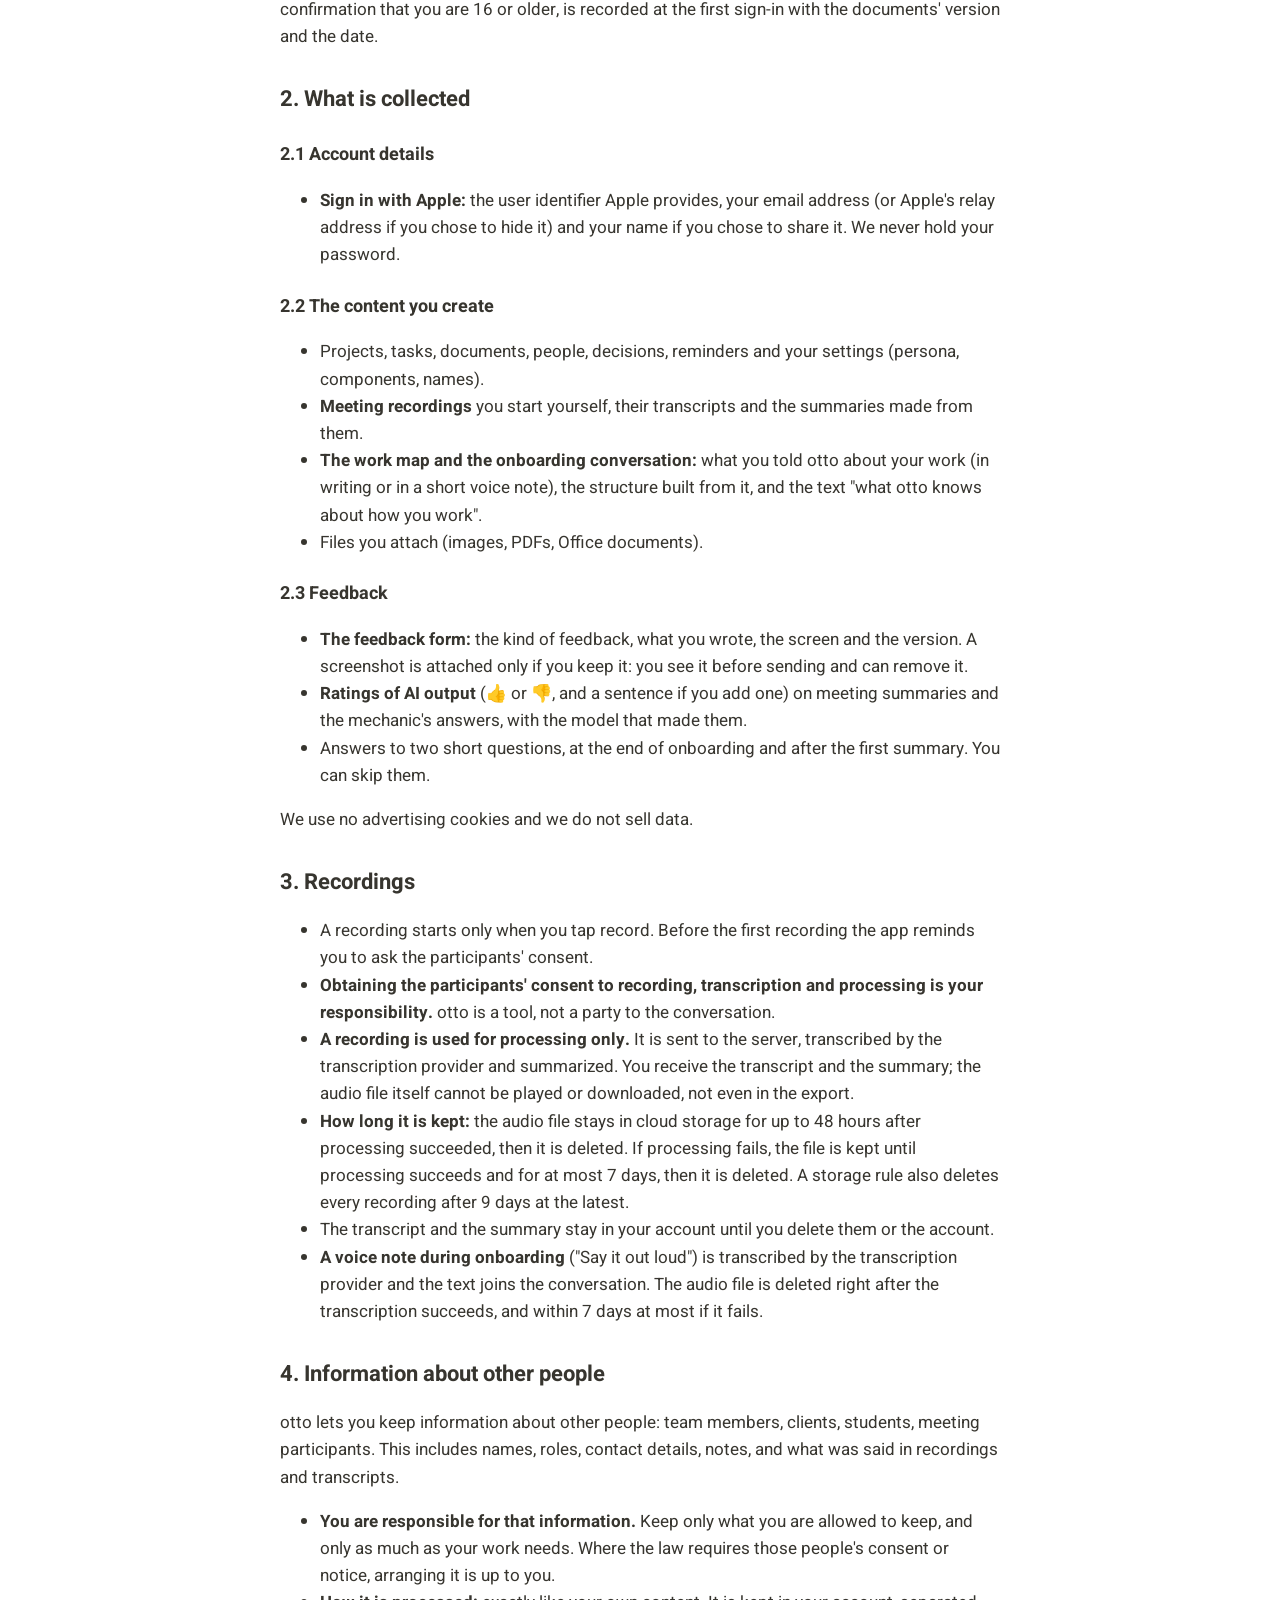
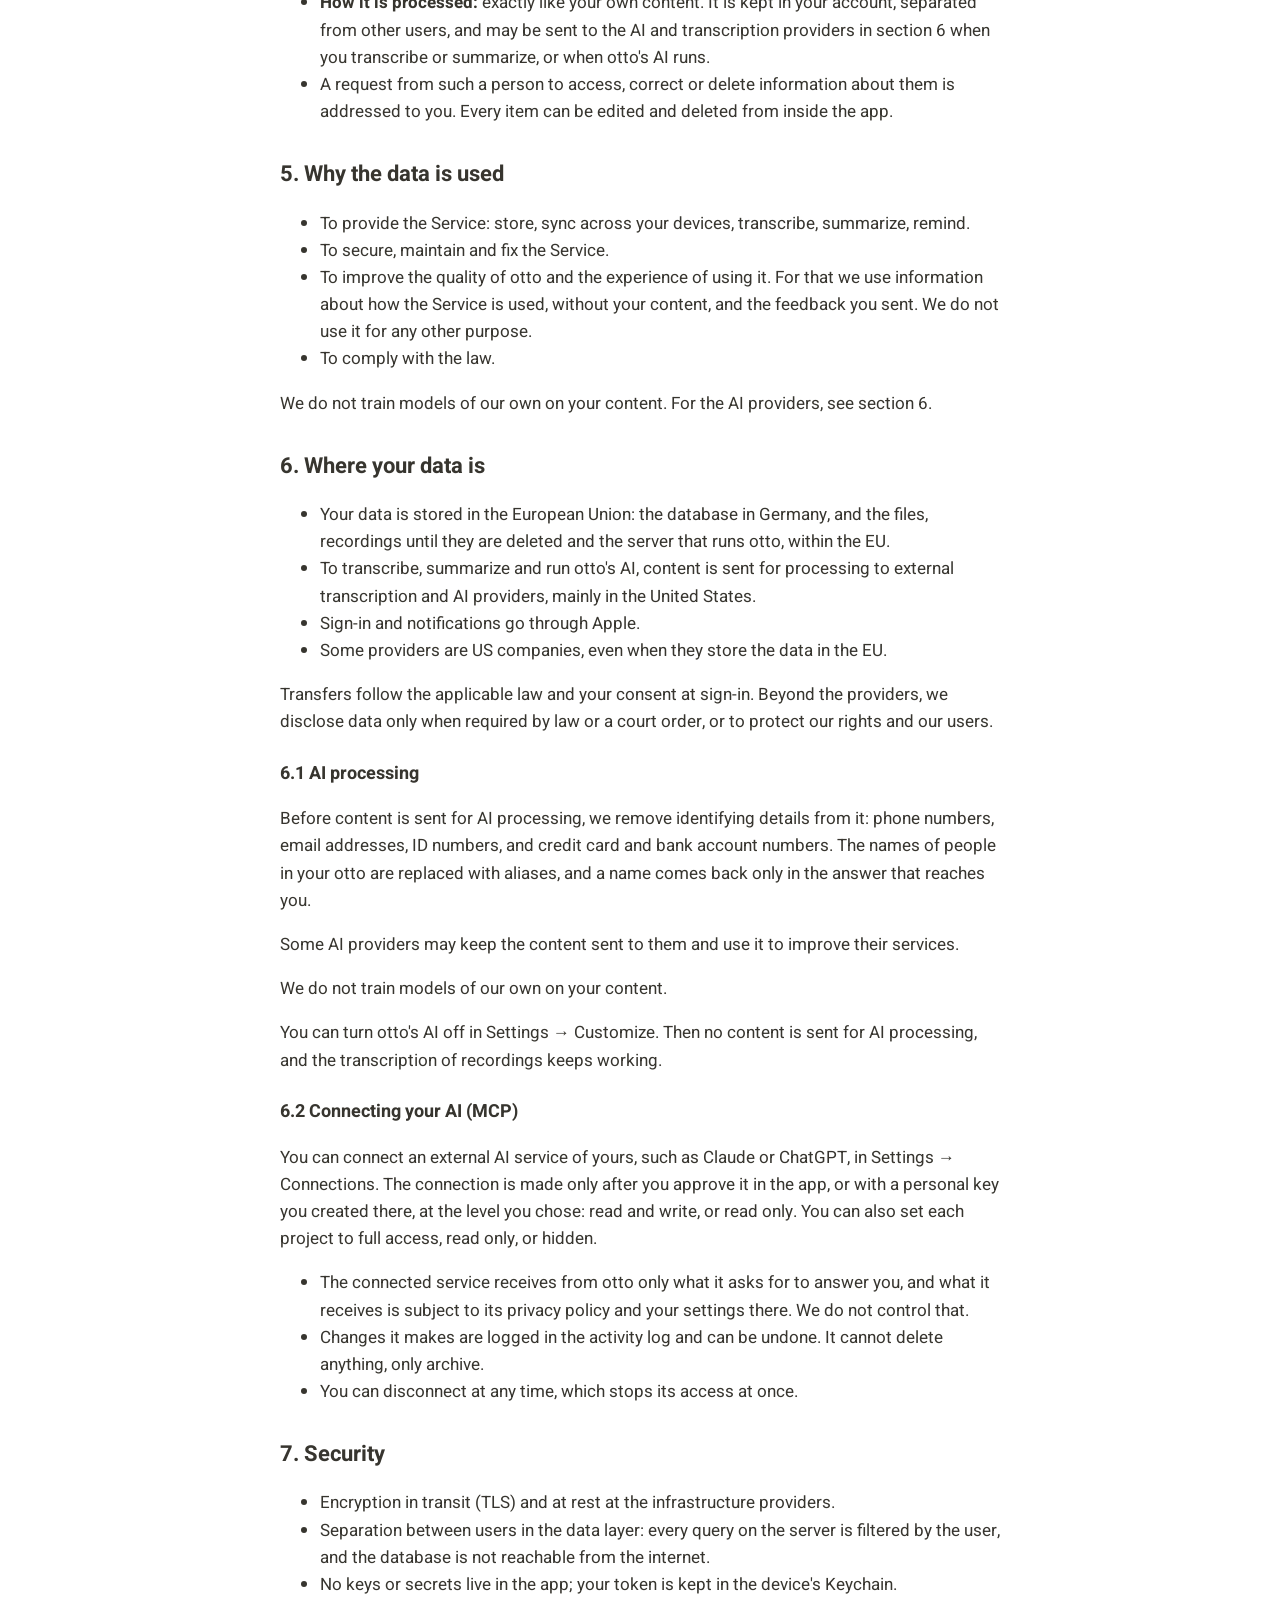
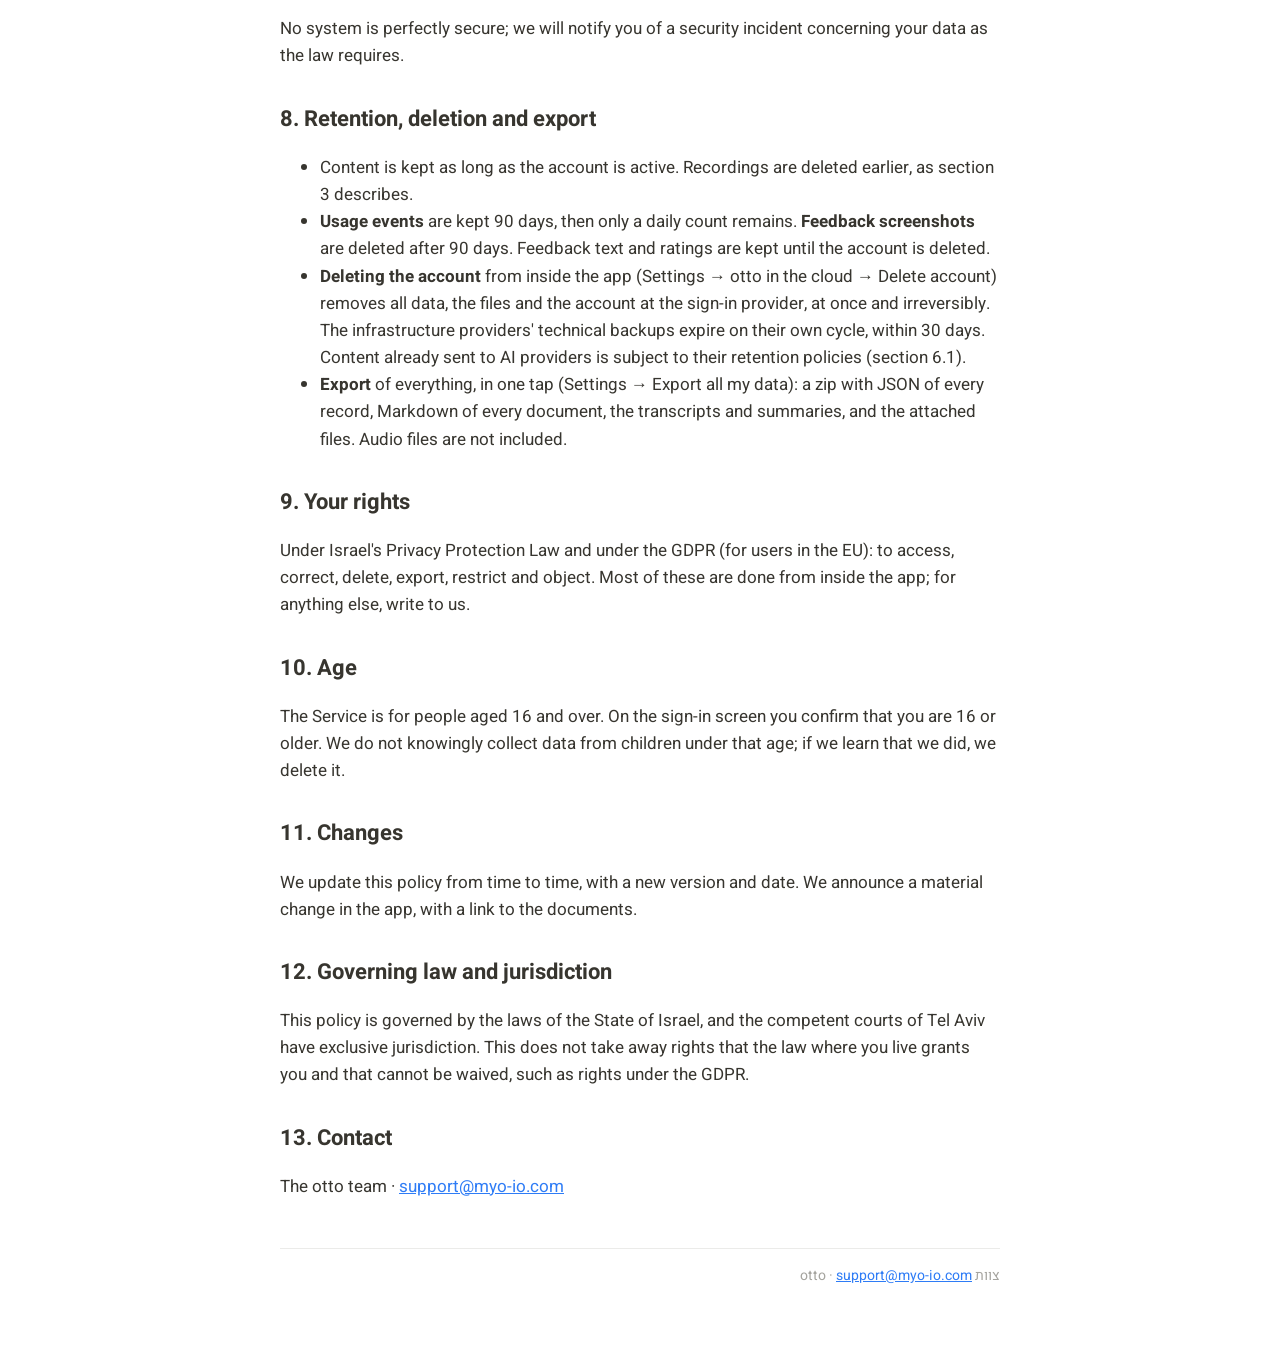
==== commit 36cd3e61: "Site: 7afd8b6" ====
--- a/privacy/index.html
+++ b/privacy/index.html
@@ -15,12 +15,12 @@
     <nav><a href="./">מדיניות פרטיות</a><a href="../terms/">תנאי שימוש</a><a href="#en" class="lang">English</a></nav>
   </header>
 
-  <span class="draft">טיוטה לבדיקת שגיא — גרסה 2026-10-17</span>
+  <span class="draft">טיוטה — גרסה 2026-10-18</span>
   <h1>מדיניות פרטיות</h1>
-  <p class="lead">עודכן לאחרונה: 17.10.2026 · גרסה 2026-10-17</p>
+  <p class="lead">עודכן לאחרונה: 18.10.2026 · גרסה 2026-10-18</p>
 
   <h2>1. מי אנחנו ומה זה otto</h2>
-  <p>otto הוא יישום לניהול עבודה אישית ל-Mac ול-iPhone ("השירות"): משימות, פגישות שמוקלטות, מתומללות ומסוכמות, מסמכים, אנשים והחלטות. השירות מופעל על ידי שגיא מדינה ("אנחנו"). מדיניות זו מסבירה איזה מידע נאסף, איך משתמשים בו, למי הוא מועבר, כמה זמן הוא נשמר, ואיך מוחקים או מייצאים אותו.</p>
+  <p>otto הוא יישום לניהול עבודה אישית ל-Mac ול-iPhone ("השירות"): משימות, פגישות שמוקלטות, מתומללות ומסוכמות, מסמכים, אנשים והחלטות. השירות מופעל על ידי צוות otto ("אנחנו"). מדיניות זו מסבירה איזה מידע נאסף, איך משתמשים בו, למי הוא מועבר, כמה זמן הוא נשמר, ואיך מוחקים או מייצאים אותו.</p>
   <p>השימוש בשירות מהווה הסכמה למדיניות זו. ההסכמה, יחד עם אישור שמלאו לך 16, נרשמת בהתחברות הראשונה, עם גרסת המסמכים והתאריך.</p>
 
   <h2>2. מה נאסף</h2>
@@ -35,15 +35,7 @@
     <li><strong>מפת העבודה ושיחת ההרשמה:</strong> מה שסיפרת ל-otto על העבודה שלך (בכתב או בהקלטה קולית קצרה), המבנה שנבנה ממנו, והטקסט "מה otto יודע על איך שאתה עובד".</li>
     <li>קבצים שאתה מצרף (תמונות, PDF, מסמכי Office).</li>
   </ul>
-  <h3>2.3 מידע טכני</h3>
-  <ul>
-    <li>רשומות תפעול: מועדי גישה, סוג המכשיר, שגיאות. ללא תוכן.</li>
-    <li>נתוני שימוש ב-AI: מספר הקריאות, מקור ומודל, מצב הצלחה. ללא תוכן.</li>
-    <li><strong>אירועי שימוש ("נתוני שימוש"):</strong> ספירה של פעולות מתוך רשימה קבועה, למשל "בחר דרך הרשמה", "יצר משימה", "הקליט פגישה", "הפעיל אוטומציה", עם גרסת האפליקציה. לא נאסף שום תוכן: לא כותרות, לא טקסט ולא תמלולים. אפשר לכבות בהגדרות ← התאמה ← נתוני שימוש; אז לא נשלחים אירועים, חוץ ממה שנדרש כדי להפעיל את השירות.</li>
-    <li>אבחון: שגיאות בשרת ובקריאות ה-AI, עם גרסת האפליקציה. ללא תוכן.</li>
-    <li>אסימון להתראות (APNs), אם אישרת התראות.</li>
-  </ul>
-  <h3>2.4 משוב</h3>
+  <h3>2.3 משוב</h3>
   <ul>
     <li><strong>טופס המשוב:</strong> סוג המשוב, מה שכתבת, המסך והגרסה. צילום של המסך מצורף רק אם השארת אותו: אתה רואה אותו לפני השליחה ויכול להסיר אותו.</li>
     <li><strong>דירוג של תוצרי AI</strong> (👍 או 👎, ומשפט אם הוספת) על סיכומי פגישות ועל תשובות המוסכניק, יחד עם המודל שהפיק אותם.</li>
@@ -73,52 +65,28 @@
   <ul>
     <li>כדי לספק את השירות: לשמור, לסנכרן בין המכשירים שלך, לתמלל, לסכם, להזכיר.</li>
     <li>כדי לאבטח, לתחזק ולתקן תקלות.</li>
-    <li>כדי לשפר את otto ולבחור את מודלי ה-AI: מאירועי השימוש, מהמשוב ומהדירוגים. הם מוצגים לנו בקונסולת מפעיל פנימית, שהגישה אליה מוגנת במפתח ונרשמת. בקונסולה מוצגים גם פרטי החשבון ומצב השימוש של משתמש מסוים, לצורכי תמיכה בלבד, ולא התוכן שלו.</li>
+    <li>כדי לשפר את האיכות של otto ואת חוויית השימוש בו. לשם כך אנחנו נעזרים במידע על אופן השימוש בשירות, בלי התוכן שלך, ובמשוב ששלחת. אנחנו לא משתמשים בו לשום מטרה אחרת.</li>
     <li>כדי לעמוד בדרישות הדין.</li>
   </ul>
   <p>איננו מאמנים מודלים משלנו על התוכן שלך. לגבי ספקי ה-AI — ראה סעיף 6.</p>
 
-  <h2>6. מי מקבל תוכן: הספקים החיצוניים</h2>
-  <table>
-    <tr><th>ספק</th><th>תפקיד</th><th>איזה תוכן</th><th>מיקום</th><th>מדיניות</th></tr>
-    <tr><td>Apple</td><td>התחברות, התראות</td><td>פרטי ההתחברות; כותרות ההתראות</td><td>ארה"ב וגלובלי</td><td><a href="https://www.apple.com/legal/privacy/">apple.com/legal/privacy</a></td></tr>
-    <tr><td>Supabase</td><td>מסד הנתונים וההתחברות</td><td>כל התוכן שלך, חוץ מקבצים</td><td>פרנקפורט, גרמניה (האיחוד האירופי)</td><td><a href="https://supabase.com/privacy">supabase.com/privacy</a></td></tr>
-    <tr><td>Cloudflare R2</td><td>אחסון קבצים והקלטות</td><td>קבצים מצורפים; הקלטות עד שנמחקות (סעיף 3)</td><td>האיחוד האירופי (bucket מוגבל לתחום שיפוט האיחוד)</td><td><a href="https://www.cloudflare.com/privacypolicy/">cloudflare.com/privacypolicy</a></td></tr>
-    <tr><td>Heroku (Salesforce)</td><td>השרת שמריץ את otto</td><td>כל תוכן שעובר דרך השרת; לא נשמר שם</td><td>האיחוד האירופי</td><td><a href="https://www.salesforce.com/company/privacy/">salesforce.com/company/privacy</a></td></tr>
-    <tr><td>Deepgram</td><td>תמלול</td><td>הקלטות האודיו</td><td>ארה"ב</td><td><a href="https://deepgram.com/privacy">deepgram.com/privacy</a></td></tr>
-    <tr><td>OpenRouter</td><td>ניתוב בקשות AI לספקי המודלים</td><td>תמלולים, טקסט של מסמכים ומשימות ששולחים למודל</td><td>ארה"ב</td><td><a href="https://openrouter.ai/privacy">openrouter.ai/privacy</a></td></tr>
-    <tr><td>ספקי המודלים דרך OpenRouter</td><td>סיכומים, הצעות ואוטומציות</td><td>אותו תוכן כמו OpenRouter</td><td>בעיקר ארה"ב; Mistral בצרפת</td><td>בטבלה בסעיף 6.1</td></tr>
-    <tr><td>Google AI Studio (Gemini)</td><td>מקור AI שני, כשהראשון לא זמין</td><td>אותו תוכן כמו OpenRouter</td><td>ארה"ב וגלובלי</td><td><a href="https://cloud.google.com/terms/cloud-privacy-notice">cloud.google.com/terms/cloud-privacy-notice</a></td></tr>
-    <tr><td>Anthropic (Claude)</td><td>המודל הראשון לשיחת ההרשמה, למוסכניק ולגנן</td><td>מה שכתבת בשיחה, ומה שהמודל צריך מהפרויקט כדי לענות</td><td>ארה"ב</td><td><a href="https://www.anthropic.com/legal/privacy">anthropic.com/legal/privacy</a></td></tr>
-  </table>
-
-  <h3>6.1 ספקי AI: אימון ושמירה</h3>
-  <p><strong>תוכן שנשלח לעיבוד AI עשוי לשמש ספקים לאימון המודלים שלהם, ולהישמר אצלם לתקופה שהם קובעים.</strong> otto משתמש במודלים חינמיים דרך OpenRouter, ובחשבון ה-OpenRouter של otto מופעלת האפשרות לנתב בקשות גם לספקים חינמיים שעשויים לאמן על התוכן שנשלח אליהם. מי מהספקים יקבל בקשה מסוימת נקבע בזמן הבקשה, לפי המודל שזמין. אל תכניס ל-otto תוכן שאסור שיגיע לספקים כאלה. אפשר לכבות את ה-AI של otto בהגדרות ← התאמה; אז שום תוכן לא נשלח למודלים (תמלול עדיין עובר ל-Deepgram).</p>
-  <p>לפי טבלת מדיניות הספקים ש-OpenRouter מפרסמת (נבדק ב-16.10.2026; הספקים משנים מדיניות מעת לעת):</p>
-  <table>
-    <tr><th>ספק</th><th>עשוי לאמן על התוכן</th><th>שמירת הבקשות</th><th>מיקום</th><th>מדיניות</th></tr>
-    <tr><td>NVIDIA</td><td>כן</td><td>נשמרות; התקופה לא מפורסמת</td><td>ארה"ב</td><td><a href="https://www.nvidia.com/en-us/about-nvidia/privacy-policy/">nvidia.com privacy</a></td></tr>
-    <tr><td>Google AI Studio</td><td>לא</td><td>55 יום</td><td>ארה"ב</td><td><a href="https://cloud.google.com/terms/cloud-privacy-notice">cloud.google.com privacy</a></td></tr>
-    <tr><td>Cohere</td><td>לא</td><td>30 יום</td><td>ארה"ב</td><td><a href="https://cohere.com/privacy">cohere.com/privacy</a></td></tr>
-    <tr><td>Mistral</td><td>לא</td><td>30 יום</td><td>צרפת</td><td><a href="https://mistral.ai/terms/#privacy-policy">mistral.ai privacy</a></td></tr>
-    <tr><td>Meta</td><td>לא</td><td>30 יום</td><td>ארה"ב</td><td><a href="https://www.facebook.com/privacy/policy/">facebook.com/privacy</a></td></tr>
-    <tr><td>Chutes, Poolside, AtlasCloud</td><td>לא</td><td>נשמרות; התקופה לא מפורסמת</td><td>ארה"ב</td><td><a href="https://chutes.ai/privacy">chutes.ai</a> · <a href="https://poolside.ai/legal/privacy">poolside.ai</a> · <a href="https://www.atlascloud.ai/privacy">atlascloud.ai</a></td></tr>
-    <tr><td>Inception, Novita, DeepInfra, Venice</td><td>לא</td><td>לא נשמרות</td><td>ארה"ב</td><td><a href="https://www.inceptionlabs.ai/terms#privacy-policy">inceptionlabs.ai</a> · <a href="https://novita.ai/legal/privacy-policy">novita.ai</a> · <a href="https://deepinfra.com/privacy">deepinfra.com</a> · <a href="https://venice.ai/legal/privacy-policy">venice.ai</a></td></tr>
-  </table>
-  <p><strong>Anthropic</strong> לא מאמנת מודלים על תוכן שנשלח אליה דרך ה-API שלה, לפי התנאים המסחריים שלה (בתוקף מ-17.6.2025, נבדק ב-17.10.2026). היא מוחקת את הבקשות והתשובות תוך 30 יום, חוץ מבקשה שסומנה כהפרה של מדיניות השימוש שלה, שנשמרת עד שנתיים.</p>
-  <p>הנתיב "openrouter/free" של OpenRouter מנתב לכל מודל חינמי שזמין באותו רגע, גם אצל ספקים שלא מופיעים בטבלה; מדיניות הספק שמקבל את הבקשה חלה עליה. Deepgram לא משתתפת עבורנו בתוכנית שיפור המודלים שלה: כל בקשת תמלול נשלחת עם סירוב מפורש, והאודיו נשמר אצלה רק לצורך הבקשה.</p>
-
-  <h3>6.2 העברת מידע אל מחוץ לישראל ולאיחוד האירופי</h3>
-  <ul>
-    <li><strong>נשאר באיחוד האירופי:</strong> מסד הנתונים (Supabase, פרנקפורט), הקבצים וההקלטות (Cloudflare R2, תחום שיפוט האיחוד), השרת (Heroku, האיחוד).</li>
-    <li><strong>מועבר לארה"ב:</strong> אודיו לתמלול (Deepgram); תוכן לעיבוד AI (OpenRouter ורוב ספקי המודלים, Google AI Studio, Anthropic); פרטי התחברות והתראות (Apple).</li>
-    <li><strong>מועבר לצרפת:</strong> תוכן לעיבוד AI כשהבקשה מנותבת ל-Mistral.</li>
-    <li>חלק מהספקים, גם אלה ששומרים באיחוד, הם חברות אמריקאיות הכפופות לדין האמריקאי.</li>
+  <h2>6. איפה המידע נמצא</h2>
+  <ul>
+    <li>המידע שלך נשמר באיחוד האירופי: מסד הנתונים בגרמניה, והקבצים, ההקלטות עד שהן נמחקות והשרת שמריץ את otto, בתוך האיחוד.</li>
+    <li>כדי לתמלל, לסכם ולהפעיל את ה-AI של otto, תוכן נשלח לעיבוד אצל ספקי תמלול ו-AI חיצוניים, בעיקר בארצות הברית.</li>
+    <li>ההתחברות וההתראות עוברות דרך Apple.</li>
+    <li>חלק מהספקים הם חברות אמריקאיות, גם כשהמידע נשמר אצלם באיחוד האירופי.</li>
   </ul>
   <p>העברת המידע נעשית לפי הדין החל ובכפוף להסכמתך בהתחברות. מעבר לספקים, נחשוף מידע רק אם נידרש לכך על פי דין או צו, או כדי להגן על זכויותינו ועל המשתמשים.</p>
 
-  <h3>6.3 חיבור ה-AI שלך (MCP)</h3>
-  <p>אפשר לחבר ל-otto שירות AI חיצוני שלך, כמו Claude או ChatGPT, בהגדרות ← חיבורים. החיבור נעשה רק באישור שלך באפליקציה, ברמה שבחרת: קריאה וכתיבה, או קריאה בלבד. אפשר גם להגדיר לכל פרויקט גישה מלאה, קריאה בלבד או הסתרה.</p>
+  <h3>6.1 עיבוד AI</h3>
+  <p>לפני שתוכן נשלח לעיבוד AI, אנחנו מסירים ממנו פרטים מזהים: מספרי טלפון, כתובות דוא"ל, מספרי זהות, ומספרים של כרטיסי אשראי ושל חשבונות בנק. שמות של אנשים שמופיעים ב-otto מוחלפים בכינוי, והשם חוזר רק בתשובה שמגיעה אליך.</p>
+  <p>חלק מספקי ה-AI עשויים לשמור את התוכן שנשלח אליהם, ולהשתמש בו לשיפור השירותים שלהם.</p>
+  <p>אנחנו לא מאמנים מודלים משלנו על התוכן שלך.</p>
+  <p>אפשר לכבות את ה-AI של otto בהגדרות ← התאמה. אז שום תוכן לא נשלח לעיבוד AI, ותמלול ההקלטות ממשיך לעבוד.</p>
+
+  <h3>6.2 חיבור ה-AI שלך (MCP)</h3>
+  <p>אפשר לחבר ל-otto שירות AI חיצוני שלך, כמו Claude או ChatGPT, בהגדרות ← חיבורים. החיבור נעשה רק באישור שלך באפליקציה, או במפתח אישי שיצרת בה, ברמה שבחרת: קריאה וכתיבה, או קריאה בלבד. אפשר גם להגדיר לכל פרויקט גישה מלאה, קריאה בלבד או הסתרה.</p>
   <ul>
     <li>השירות שחיברת מקבל מ-otto רק את מה שהוא מבקש כדי לענות לך, ומה שהוא מקבל כפוף למדיניות הפרטיות שלו ולהגדרות שלך אצלו. אנחנו לא שולטים בזה.</li>
     <li>שינויים שהשירות עושה נרשמים ביומן הפעילות ואפשר לבטל אותם. הוא לא יכול למחוק דבר, רק להעביר לארכיון.</li>
@@ -154,15 +122,15 @@
   <p>על מדיניות זו חל דין מדינת ישראל, וסמכות השיפוט הבלעדית נתונה לבתי המשפט המוסמכים בתל אביב. אין בכך כדי לגרוע מזכויות שהדין במקום מגוריך מעניק לך ושאי אפשר לוותר עליהן, כמו זכויות לפי ה-GDPR.</p>
 
   <h2>13. יצירת קשר</h2>
-  <p>שגיא מדינה · <a href="mailto:sagimedina3@gmail.com">sagimedina3@gmail.com</a> · ישראל</p>
+  <p>צוות otto · <a href="mailto:support@myo-io.com">support@myo-io.com</a></p>
 
   <section id="en" class="en">
-    <span class="draft">Draft for Sagi's review — version 2026-10-17</span>
+    <span class="draft">Draft — version 2026-10-18</span>
     <h1>Privacy Policy</h1>
-    <p class="lead">Last updated: October 17, 2026 · version 2026-10-17</p>
+    <p class="lead">Last updated: October 18, 2026 · version 2026-10-18</p>
 
     <h2>1. Who we are and what otto is</h2>
-    <p>otto is a personal work app for Mac and iPhone (the "Service"): tasks, meetings that are recorded, transcribed and summarized, documents, people and decisions. The Service is operated by Sagi Medina ("we"). This policy explains what is collected, how it is used, who receives it, how long it is kept, and how to delete or export it.</p>
+    <p>otto is a personal work app for Mac and iPhone (the "Service"): tasks, meetings that are recorded, transcribed and summarized, documents, people and decisions. The Service is operated by the otto team ("we"). This policy explains what is collected, how it is used, who receives it, how long it is kept, and how to delete or export it.</p>
     <p>Using the Service means you accept this policy. Your acceptance, together with your confirmation that you are 16 or older, is recorded at the first sign-in with the documents' version and the date.</p>
 
     <h2>2. What is collected</h2>
@@ -175,15 +143,7 @@
       <li><strong>The work map and the onboarding conversation:</strong> what you told otto about your work (in writing or in a short voice note), the structure built from it, and the text "what otto knows about how you work".</li>
       <li>Files you attach (images, PDFs, Office documents).</li>
     </ul>
-    <h3>2.3 Technical data</h3>
-    <ul>
-      <li>Operational logs: access times, device type, errors. No content.</li>
-      <li>AI usage data: number of calls, source and model, success state. No content.</li>
-      <li><strong>Usage events ("Usage data"):</strong> counts of actions from a fixed list, such as "chose an onboarding path", "created a task", "recorded a meeting", "turned on an automation", with the app version. No content is collected: no titles, no text, no transcripts. You can turn it off in Settings → Customize → Usage data; then no events are sent, except what is needed to run the Service.</li>
-      <li>Diagnostics: errors on the server and in AI calls, with the app version. No content.</li>
-      <li>A push notification token (APNs), if you allowed notifications.</li>
-    </ul>
-    <h3>2.4 Feedback</h3>
+    <h3>2.3 Feedback</h3>
     <ul>
       <li><strong>The feedback form:</strong> the kind of feedback, what you wrote, the screen and the version. A screenshot is attached only if you keep it: you see it before sending and can remove it.</li>
       <li><strong>Ratings of AI output</strong> (👍 or 👎, and a sentence if you add one) on meeting summaries and the mechanic's answers, with the model that made them.</li>
@@ -213,52 +173,28 @@
     <ul>
       <li>To provide the Service: store, sync across your devices, transcribe, summarize, remind.</li>
       <li>To secure, maintain and fix the Service.</li>
-      <li>To improve otto and choose its AI models: from usage events, feedback and ratings. We see them in an internal operator console, protected by a key, where every sign-in is logged. The console also shows one user's account details and usage state, for support only, not their content.</li>
+      <li>To improve the quality of otto and the experience of using it. For that we use information about how the Service is used, without your content, and the feedback you sent. We do not use it for any other purpose.</li>
       <li>To comply with the law.</li>
     </ul>
     <p>We do not train models of our own on your content. For the AI providers, see section 6.</p>
 
-    <h2>6. Who receives content: the external providers</h2>
-    <table>
-      <tr><th>Provider</th><th>Role</th><th>Which content</th><th>Location</th><th>Policy</th></tr>
-      <tr><td>Apple</td><td>Sign-in, notifications</td><td>Sign-in details; notification titles</td><td>USA and global</td><td><a href="https://www.apple.com/legal/privacy/">apple.com/legal/privacy</a></td></tr>
-      <tr><td>Supabase</td><td>Database and authentication</td><td>All your content except files</td><td>Frankfurt, Germany (EU)</td><td><a href="https://supabase.com/privacy">supabase.com/privacy</a></td></tr>
-      <tr><td>Cloudflare R2</td><td>File and recording storage</td><td>Attached files; recordings until deleted (section 3)</td><td>EU (bucket restricted to the EU jurisdiction)</td><td><a href="https://www.cloudflare.com/privacypolicy/">cloudflare.com/privacypolicy</a></td></tr>
-      <tr><td>Heroku (Salesforce)</td><td>The server running otto</td><td>Any content passing through the server; not stored there</td><td>EU</td><td><a href="https://www.salesforce.com/company/privacy/">salesforce.com/company/privacy</a></td></tr>
-      <tr><td>Deepgram</td><td>Transcription</td><td>Audio recordings</td><td>USA</td><td><a href="https://deepgram.com/privacy">deepgram.com/privacy</a></td></tr>
-      <tr><td>OpenRouter</td><td>Routing AI requests to model providers</td><td>Transcripts, text of documents and tasks sent to the model</td><td>USA</td><td><a href="https://openrouter.ai/privacy">openrouter.ai/privacy</a></td></tr>
-      <tr><td>Model providers via OpenRouter</td><td>Summaries, suggestions and automations</td><td>The same content as OpenRouter</td><td>Mostly USA; Mistral in France</td><td>In the table in section 6.1</td></tr>
-      <tr><td>Google AI Studio (Gemini)</td><td>A second AI source when the first is unavailable</td><td>The same content as OpenRouter</td><td>USA and global</td><td><a href="https://cloud.google.com/terms/cloud-privacy-notice">cloud.google.com/terms/cloud-privacy-notice</a></td></tr>
-      <tr><td>Anthropic (Claude)</td><td>The first model for the onboarding conversation, the mechanic and the gardener</td><td>What you wrote in the conversation, and what the model needs from the project to answer</td><td>USA</td><td><a href="https://www.anthropic.com/legal/privacy">anthropic.com/legal/privacy</a></td></tr>
-    </table>
-
-    <h3>6.1 AI providers: training and retention</h3>
-    <p><strong>Content sent for AI processing may be used by providers to train their models, and kept by them for a period they set.</strong> otto uses free models through OpenRouter, and otto's OpenRouter account allows routing requests to free providers that may train on the content sent to them. Which provider receives a given request is decided at request time, by the model available. Do not put into otto content that must not reach such providers. You can turn otto's AI off in Settings → Customize; then no content is sent to models (transcription still goes to Deepgram).</p>
-    <p>According to the provider data-policy table OpenRouter publishes (checked October 16, 2026; providers change their policies from time to time):</p>
-    <table>
-      <tr><th>Provider</th><th>May train on content</th><th>Request retention</th><th>Location</th><th>Policy</th></tr>
-      <tr><td>NVIDIA</td><td>Yes</td><td>Kept; period not published</td><td>USA</td><td><a href="https://www.nvidia.com/en-us/about-nvidia/privacy-policy/">nvidia.com privacy</a></td></tr>
-      <tr><td>Google AI Studio</td><td>No</td><td>55 days</td><td>USA</td><td><a href="https://cloud.google.com/terms/cloud-privacy-notice">cloud.google.com privacy</a></td></tr>
-      <tr><td>Cohere</td><td>No</td><td>30 days</td><td>USA</td><td><a href="https://cohere.com/privacy">cohere.com/privacy</a></td></tr>
-      <tr><td>Mistral</td><td>No</td><td>30 days</td><td>France</td><td><a href="https://mistral.ai/terms/#privacy-policy">mistral.ai privacy</a></td></tr>
-      <tr><td>Meta</td><td>No</td><td>30 days</td><td>USA</td><td><a href="https://www.facebook.com/privacy/policy/">facebook.com/privacy</a></td></tr>
-      <tr><td>Chutes, Poolside, AtlasCloud</td><td>No</td><td>Kept; period not published</td><td>USA</td><td><a href="https://chutes.ai/privacy">chutes.ai</a> · <a href="https://poolside.ai/legal/privacy">poolside.ai</a> · <a href="https://www.atlascloud.ai/privacy">atlascloud.ai</a></td></tr>
-      <tr><td>Inception, Novita, DeepInfra, Venice</td><td>No</td><td>Not kept</td><td>USA</td><td><a href="https://www.inceptionlabs.ai/terms#privacy-policy">inceptionlabs.ai</a> · <a href="https://novita.ai/legal/privacy-policy">novita.ai</a> · <a href="https://deepinfra.com/privacy">deepinfra.com</a> · <a href="https://venice.ai/legal/privacy-policy">venice.ai</a></td></tr>
-    </table>
-    <p><strong>Anthropic</strong> does not train models on content sent through its API, under its commercial terms (effective June 17, 2025; checked October 17, 2026). It deletes requests and responses within 30 days, except a request flagged as violating its usage policy, which is kept up to 2 years.</p>
-    <p>OpenRouter's "openrouter/free" route sends a request to whichever free model is available at that moment, including providers not in the table; the policy of the provider that receives the request applies to it. Deepgram does not take part in its model improvement program for us: every transcription request carries an explicit opt-out, and Deepgram keeps the audio only to complete the request.</p>
-
-    <h3>6.2 Transfers outside Israel and the EU</h3>
-    <ul>
-      <li><strong>Stays in the EU:</strong> the database (Supabase, Frankfurt), files and recordings (Cloudflare R2, EU jurisdiction), the server (Heroku, EU).</li>
-      <li><strong>Goes to the USA:</strong> audio for transcription (Deepgram); content for AI processing (OpenRouter and most model providers, Google AI Studio, Anthropic); sign-in and notifications (Apple).</li>
-      <li><strong>Goes to France:</strong> content for AI processing when a request is routed to Mistral.</li>
-      <li>Some providers, including those storing in the EU, are US companies subject to US law.</li>
+    <h2>6. Where your data is</h2>
+    <ul>
+      <li>Your data is stored in the European Union: the database in Germany, and the files, recordings until they are deleted and the server that runs otto, within the EU.</li>
+      <li>To transcribe, summarize and run otto's AI, content is sent for processing to external transcription and AI providers, mainly in the United States.</li>
+      <li>Sign-in and notifications go through Apple.</li>
+      <li>Some providers are US companies, even when they store the data in the EU.</li>
     </ul>
     <p>Transfers follow the applicable law and your consent at sign-in. Beyond the providers, we disclose data only when required by law or a court order, or to protect our rights and our users.</p>
 
-    <h3>6.3 Connecting your AI (MCP)</h3>
-    <p>You can connect an external AI service of yours, such as Claude or ChatGPT, in Settings → Connections. The connection is made only after you approve it in the app, at the level you chose: read and write, or read only. You can also set each project to full access, read only, or hidden.</p>
+    <h3>6.1 AI processing</h3>
+    <p>Before content is sent for AI processing, we remove identifying details from it: phone numbers, email addresses, ID numbers, and credit card and bank account numbers. The names of people in your otto are replaced with aliases, and a name comes back only in the answer that reaches you.</p>
+    <p>Some AI providers may keep the content sent to them and use it to improve their services.</p>
+    <p>We do not train models of our own on your content.</p>
+    <p>You can turn otto's AI off in Settings → Customize. Then no content is sent for AI processing, and the transcription of recordings keeps working.</p>
+
+    <h3>6.2 Connecting your AI (MCP)</h3>
+    <p>You can connect an external AI service of yours, such as Claude or ChatGPT, in Settings → Connections. The connection is made only after you approve it in the app, or with a personal key you created there, at the level you chose: read and write, or read only. You can also set each project to full access, read only, or hidden.</p>
     <ul>
       <li>The connected service receives from otto only what it asks for to answer you, and what it receives is subject to its privacy policy and your settings there. We do not control that.</li>
       <li>Changes it makes are logged in the activity log and can be undone. It cannot delete anything, only archive.</li>
@@ -294,10 +230,10 @@
     <p>This policy is governed by the laws of the State of Israel, and the competent courts of Tel Aviv have exclusive jurisdiction. This does not take away rights that the law where you live grants you and that cannot be waived, such as rights under the GDPR.</p>
 
     <h2>13. Contact</h2>
-    <p>Sagi Medina · <a href="mailto:sagimedina3@gmail.com">sagimedina3@gmail.com</a> · Israel</p>
+    <p>The otto team · <a href="mailto:support@myo-io.com">support@myo-io.com</a></p>
   </section>
 
-  <footer>otto · <a href="mailto:sagimedina3@gmail.com">sagimedina3@gmail.com</a></footer>
+  <footer>צוות otto · <a href="mailto:support@myo-io.com">support@myo-io.com</a></footer>
 </main>
 </body>
 </html>
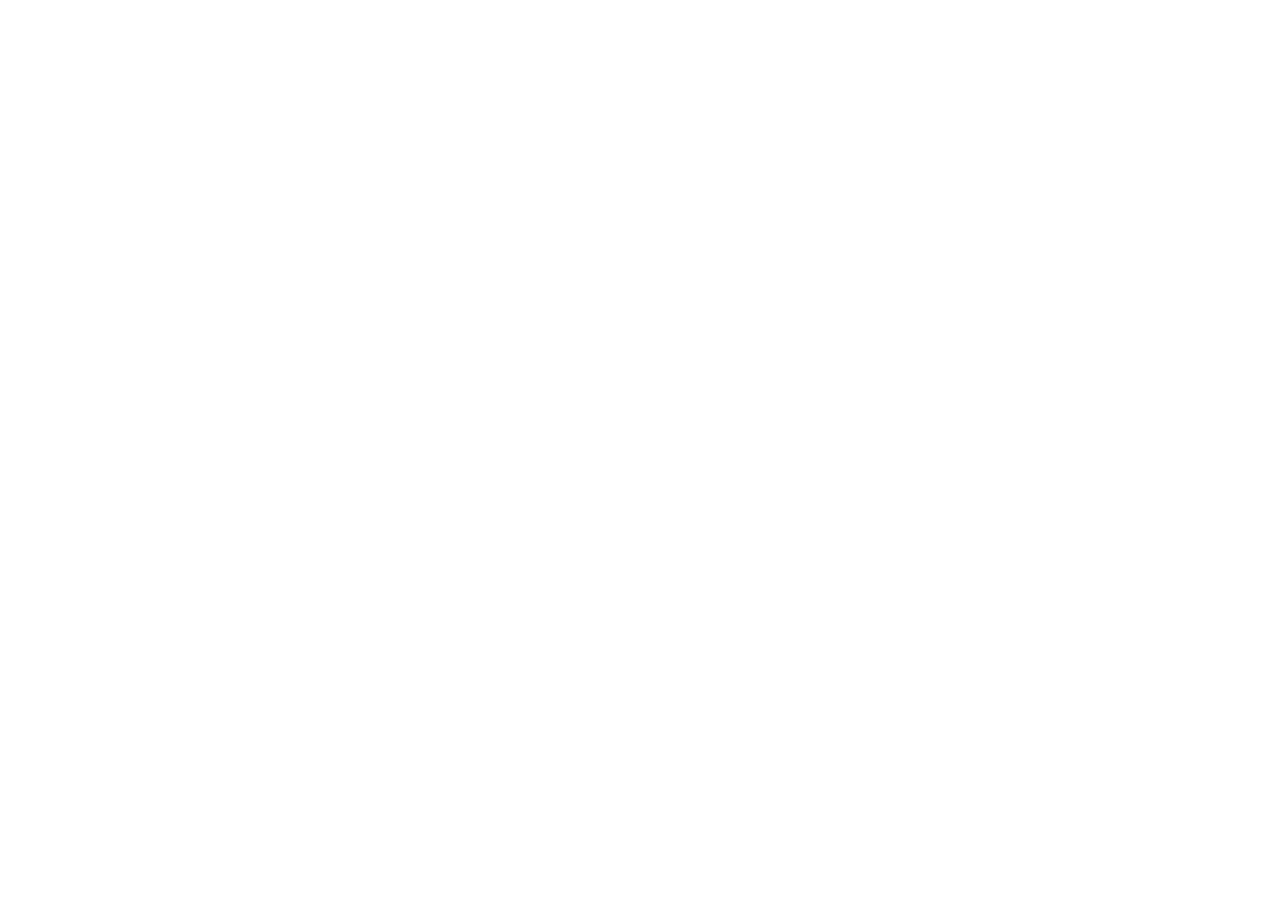
==== commit 1fd64612: "The site moved to otto's cloud: every page redirects there" ====
--- a/privacy/index.html
+++ b/privacy/index.html
@@ -2,238 +2,13 @@
 <html lang="he" dir="rtl">
 <head>
 <meta charset="utf-8">
-<meta name="viewport" content="width=device-width, initial-scale=1">
-<title>otto — מדיניות פרטיות</title>
-<link rel="stylesheet" href="../style.css">
-<link rel="preconnect" href="https://fonts.googleapis.com">
-<link href="https://fonts.googleapis.com/css2?family=Heebo:wght@400;500;600;700&display=swap" rel="stylesheet">
+<meta name="robots" content="noindex">
+<meta http-equiv="refresh" content="0; url=https://otto-cloud-f7bce7302a62.herokuapp.com/privacy">
+<link rel="canonical" href="https://otto-cloud-f7bce7302a62.herokuapp.com/privacy">
+<title>otto</title>
 </head>
 <body>
-<main>
-  <header class="top">
-    <a class="mark" href="../">otto</a>
-    <nav><a href="./">מדיניות פרטיות</a><a href="../terms/">תנאי שימוש</a><a href="#en" class="lang">English</a></nav>
-  </header>
-
-  <span class="draft">טיוטה — גרסה 2026-10-18</span>
-  <h1>מדיניות פרטיות</h1>
-  <p class="lead">עודכן לאחרונה: 18.10.2026 · גרסה 2026-10-18</p>
-
-  <h2>1. מי אנחנו ומה זה otto</h2>
-  <p>otto הוא יישום לניהול עבודה אישית ל-Mac ול-iPhone ("השירות"): משימות, פגישות שמוקלטות, מתומללות ומסוכמות, מסמכים, אנשים והחלטות. השירות מופעל על ידי צוות otto ("אנחנו"). מדיניות זו מסבירה איזה מידע נאסף, איך משתמשים בו, למי הוא מועבר, כמה זמן הוא נשמר, ואיך מוחקים או מייצאים אותו.</p>
-  <p>השימוש בשירות מהווה הסכמה למדיניות זו. ההסכמה, יחד עם אישור שמלאו לך 16, נרשמת בהתחברות הראשונה, עם גרסת המסמכים והתאריך.</p>
-
-  <h2>2. מה נאסף</h2>
-  <h3>2.1 פרטי החשבון</h3>
-  <ul>
-    <li><strong>התחברות עם Apple:</strong> מזהה המשתמש ש-Apple מוסרת, כתובת הדוא"ל (או כתובת ממסך של Apple, אם בחרת להסתיר) והשם, אם בחרת למסור אותו. אין לנו סיסמה שלך.</li>
-  </ul>
-  <h3>2.2 התוכן שאתה יוצר</h3>
-  <ul>
-    <li>פרויקטים, משימות, מסמכים, אנשים, החלטות, תזכורות וההגדרות שלך (הפרסונה, הרכיבים, השמות).</li>
-    <li><strong>הקלטות פגישות</strong> שאתה מתחיל בעצמך, התמלולים שלהן והסיכומים שמופקים מהן.</li>
-    <li><strong>מפת העבודה ושיחת ההרשמה:</strong> מה שסיפרת ל-otto על העבודה שלך (בכתב או בהקלטה קולית קצרה), המבנה שנבנה ממנו, והטקסט "מה otto יודע על איך שאתה עובד".</li>
-    <li>קבצים שאתה מצרף (תמונות, PDF, מסמכי Office).</li>
-  </ul>
-  <h3>2.3 משוב</h3>
-  <ul>
-    <li><strong>טופס המשוב:</strong> סוג המשוב, מה שכתבת, המסך והגרסה. צילום של המסך מצורף רק אם השארת אותו: אתה רואה אותו לפני השליחה ויכול להסיר אותו.</li>
-    <li><strong>דירוג של תוצרי AI</strong> (👍 או 👎, ומשפט אם הוספת) על סיכומי פגישות ועל תשובות המוסכניק, יחד עם המודל שהפיק אותם.</li>
-    <li>תשובות לשתי שאלות קצרות, בסוף ההרשמה ואחרי הסיכום הראשון. אפשר לדלג.</li>
-  </ul>
-  <p>איננו משתמשים בעוגיות פרסום ואיננו מוכרים מידע.</p>
-
-  <h2>3. הקלטות</h2>
-  <ul>
-    <li>הקלטה מתחילה רק בלחיצה שלך. לפני ההקלטה הראשונה האפליקציה מזכירה לבקש את הסכמת המשתתפים.</li>
-    <li><strong>האחריות לקבל את הסכמת המשתתפים להקלטה, לתמלול ולעיבוד — שלך.</strong> otto הוא כלי; הוא לא צד לשיחה.</li>
-    <li><strong>ההקלטה משמשת לעיבוד בלבד.</strong> היא נשלחת לשרת, מתומללת אצל ספק התמלול ומסוכמת. אתה מקבל את התמלול ואת הסיכום; את קובץ השמע עצמו אי אפשר להשמיע או להוריד, גם לא בייצוא.</li>
-    <li><strong>כמה זמן היא נשמרת:</strong> קובץ השמע נשמר באחסון בענן עד 48 שעות אחרי שהעיבוד הצליח, ואז נמחק. אם העיבוד נכשל, הקובץ נשמר עד שהעיבוד מצליח, ולכל היותר 7 ימים, ואז נמחק. כלל נוסף באחסון מוחק כל הקלטה אחרי 9 ימים לכל המאוחר.</li>
-    <li>התמלול והסיכום נשמרים בחשבונך עד שתמחק אותם או את החשבון.</li>
-    <li><strong>הקלטה קולית בהרשמה</strong> ("ספר בקול"): מתומללת אצל ספק התמלול, והטקסט נכנס לשיחה. קובץ השמע נמחק מיד אחרי שהתמלול הצליח, ואם התמלול נכשל, תוך 7 ימים לכל היותר.</li>
-  </ul>
-
-  <h2>4. מידע על אנשים אחרים</h2>
-  <p>ב-otto אפשר לשמור מידע על אנשים אחרים: אנשי צוות, לקוחות, תלמידים, משתתפים בפגישות. זה כולל שמות, תפקידים, פרטי קשר, הערות, ומה שנאמר בהקלטות ובתמלולים.</p>
-  <ul>
-    <li><strong>האחריות למידע הזה שלך.</strong> שמור רק מה שמותר לך לשמור, ובמידה הנדרשת לעבודה. אם הדין מחייב הסכמה או יידוע של האנשים, הדאגה לכך עליך.</li>
-    <li><strong>איך הוא מעובד:</strong> בדיוק כמו התוכן שלך. הוא נשמר בחשבונך, מופרד ממשתמשים אחרים, ועשוי להישלח לספקי ה-AI ולספק התמלול שבסעיף 6 כשאתה מתמלל או מסכם, או כשה-AI של otto פועל.</li>
-    <li>בקשה של אדם כזה לעיין במידע עליו, לתקן או למחוק אותו מופנית אליך. אפשר לערוך ולמחוק כל פריט מתוך האפליקציה.</li>
-  </ul>
-
-  <h2>5. למה משתמשים במידע</h2>
-  <ul>
-    <li>כדי לספק את השירות: לשמור, לסנכרן בין המכשירים שלך, לתמלל, לסכם, להזכיר.</li>
-    <li>כדי לאבטח, לתחזק ולתקן תקלות.</li>
-    <li>כדי לשפר את האיכות של otto ואת חוויית השימוש בו. לשם כך אנחנו נעזרים במידע על אופן השימוש בשירות, בלי התוכן שלך, ובמשוב ששלחת. אנחנו לא משתמשים בו לשום מטרה אחרת.</li>
-    <li>כדי לעמוד בדרישות הדין.</li>
-  </ul>
-  <p>איננו מאמנים מודלים משלנו על התוכן שלך. לגבי ספקי ה-AI — ראה סעיף 6.</p>
-
-  <h2>6. איפה המידע נמצא</h2>
-  <ul>
-    <li>המידע שלך נשמר באיחוד האירופי: מסד הנתונים בגרמניה, והקבצים, ההקלטות עד שהן נמחקות והשרת שמריץ את otto, בתוך האיחוד.</li>
-    <li>כדי לתמלל, לסכם ולהפעיל את ה-AI של otto, תוכן נשלח לעיבוד אצל ספקי תמלול ו-AI חיצוניים, בעיקר בארצות הברית.</li>
-    <li>ההתחברות וההתראות עוברות דרך Apple.</li>
-    <li>חלק מהספקים הם חברות אמריקאיות, גם כשהמידע נשמר אצלם באיחוד האירופי.</li>
-  </ul>
-  <p>העברת המידע נעשית לפי הדין החל ובכפוף להסכמתך בהתחברות. מעבר לספקים, נחשוף מידע רק אם נידרש לכך על פי דין או צו, או כדי להגן על זכויותינו ועל המשתמשים.</p>
-
-  <h3>6.1 עיבוד AI</h3>
-  <p>לפני שתוכן נשלח לעיבוד AI, אנחנו מסירים ממנו פרטים מזהים: מספרי טלפון, כתובות דוא"ל, מספרי זהות, ומספרים של כרטיסי אשראי ושל חשבונות בנק. שמות של אנשים שמופיעים ב-otto מוחלפים בכינוי, והשם חוזר רק בתשובה שמגיעה אליך.</p>
-  <p>חלק מספקי ה-AI עשויים לשמור את התוכן שנשלח אליהם, ולהשתמש בו לשיפור השירותים שלהם.</p>
-  <p>אנחנו לא מאמנים מודלים משלנו על התוכן שלך.</p>
-  <p>אפשר לכבות את ה-AI של otto בהגדרות ← התאמה. אז שום תוכן לא נשלח לעיבוד AI, ותמלול ההקלטות ממשיך לעבוד.</p>
-
-  <h3>6.2 חיבור ה-AI שלך (MCP)</h3>
-  <p>אפשר לחבר ל-otto שירות AI חיצוני שלך, כמו Claude או ChatGPT, בהגדרות ← חיבורים. החיבור נעשה רק באישור שלך באפליקציה, או במפתח אישי שיצרת בה, ברמה שבחרת: קריאה וכתיבה, או קריאה בלבד. אפשר גם להגדיר לכל פרויקט גישה מלאה, קריאה בלבד או הסתרה.</p>
-  <ul>
-    <li>השירות שחיברת מקבל מ-otto רק את מה שהוא מבקש כדי לענות לך, ומה שהוא מקבל כפוף למדיניות הפרטיות שלו ולהגדרות שלך אצלו. אנחנו לא שולטים בזה.</li>
-    <li>שינויים שהשירות עושה נרשמים ביומן הפעילות ואפשר לבטל אותם. הוא לא יכול למחוק דבר, רק להעביר לארכיון.</li>
-    <li>אפשר לנתק בכל רגע, ואז הגישה שלו נעצרת מיד.</li>
-  </ul>
-
-  <h2>7. אבטחה</h2>
-  <ul>
-    <li>הצפנה בהעברה (TLS) ובמנוחה אצל ספקי התשתית.</li>
-    <li>הפרדה בין משתמשים בשכבת הנתונים: כל שאילתה בשרת מסוננת לפי המשתמש, ואין גישה ישירה למסד הנתונים מהאינטרנט.</li>
-    <li>מפתחות וסודות אינם נשמרים באפליקציה; האסימון שלך נשמר ב-Keychain של המכשיר.</li>
-  </ul>
-  <p>אף מערכת אינה חסינה לחלוטין; נודיע לך על אירוע אבטחה שנוגע למידע שלך כנדרש בדין.</p>
-
-  <h2>8. שמירה, מחיקה וייצוא</h2>
-  <ul>
-    <li>התוכן נשמר כל עוד החשבון פעיל. הקלטות נמחקות מוקדם יותר, כמפורט בסעיף 3.</li>
-    <li><strong>אירועי שימוש</strong> נשמרים 90 יום, ואחר כך נשארת רק ספירה יומית. <strong>צילומי מסך מהמשוב</strong> נמחקים אחרי 90 יום. טקסט המשוב והדירוגים נשמרים עד מחיקת החשבון.</li>
-    <li><strong>מחיקת החשבון</strong> מתוך האפליקציה (הגדרות ← otto בענן ← מחיקת החשבון) מוחקת את כל הנתונים, את הקבצים ואת החשבון אצל ספק ההתחברות, מיד ובלי דרך חזרה. גיבויים טכניים של ספקי התשתית נמחקים במחזור שלהם, עד 30 יום. מידע שכבר נשלח לספקי AI כפוף למדיניות השמירה שלהם (סעיף 6.1).</li>
-    <li><strong>ייצוא</strong> של כל המידע שלך, בלחיצה (הגדרות ← ייצוא כל המידע שלי): קובץ zip עם JSON של כל הרשומות, Markdown לכל מסמך, התמלולים והסיכומים, והקבצים המצורפים. קובצי שמע לא נכללים.</li>
-  </ul>
-
-  <h2>9. הזכויות שלך</h2>
-  <p>לפי חוק הגנת הפרטיות בישראל ולפי ה-GDPR (למשתמשים באיחוד האירופי): לעיין במידע, לתקנו, למחוק אותו, לייצא אותו, להגביל את העיבוד ולהתנגד לו. רוב הזכויות ממומשות מתוך האפליקציה; לכל השאר כתבו אלינו.</p>
-
-  <h2>10. גיל</h2>
-  <p>השירות מיועד למי שמלאו לו 16. במסך ההתחברות אתה מאשר שמלאו לך 16. איננו אוספים ביודעין מידע מילדים מתחת לגיל זה; אם נגלה שנאסף מידע כזה, נמחק אותו.</p>
-
-  <h2>11. שינויים</h2>
-  <p>נעדכן מדיניות זו מעת לעת, עם גרסה ותאריך חדשים. על שינוי מהותי נודיע באפליקציה, עם קישור למסמכים.</p>
-
-  <h2>12. דין חל וסמכות שיפוט</h2>
-  <p>על מדיניות זו חל דין מדינת ישראל, וסמכות השיפוט הבלעדית נתונה לבתי המשפט המוסמכים בתל אביב. אין בכך כדי לגרוע מזכויות שהדין במקום מגוריך מעניק לך ושאי אפשר לוותר עליהן, כמו זכויות לפי ה-GDPR.</p>
-
-  <h2>13. יצירת קשר</h2>
-  <p>צוות otto · <a href="mailto:support@myo-io.com">support@myo-io.com</a></p>
-
-  <section id="en" class="en">
-    <span class="draft">Draft — version 2026-10-18</span>
-    <h1>Privacy Policy</h1>
-    <p class="lead">Last updated: October 18, 2026 · version 2026-10-18</p>
-
-    <h2>1. Who we are and what otto is</h2>
-    <p>otto is a personal work app for Mac and iPhone (the "Service"): tasks, meetings that are recorded, transcribed and summarized, documents, people and decisions. The Service is operated by the otto team ("we"). This policy explains what is collected, how it is used, who receives it, how long it is kept, and how to delete or export it.</p>
-    <p>Using the Service means you accept this policy. Your acceptance, together with your confirmation that you are 16 or older, is recorded at the first sign-in with the documents' version and the date.</p>
-
-    <h2>2. What is collected</h2>
-    <h3>2.1 Account details</h3>
-    <ul><li><strong>Sign in with Apple:</strong> the user identifier Apple provides, your email address (or Apple's relay address if you chose to hide it) and your name if you chose to share it. We never hold your password.</li></ul>
-    <h3>2.2 The content you create</h3>
-    <ul>
-      <li>Projects, tasks, documents, people, decisions, reminders and your settings (persona, components, names).</li>
-      <li><strong>Meeting recordings</strong> you start yourself, their transcripts and the summaries made from them.</li>
-      <li><strong>The work map and the onboarding conversation:</strong> what you told otto about your work (in writing or in a short voice note), the structure built from it, and the text "what otto knows about how you work".</li>
-      <li>Files you attach (images, PDFs, Office documents).</li>
-    </ul>
-    <h3>2.3 Feedback</h3>
-    <ul>
-      <li><strong>The feedback form:</strong> the kind of feedback, what you wrote, the screen and the version. A screenshot is attached only if you keep it: you see it before sending and can remove it.</li>
-      <li><strong>Ratings of AI output</strong> (👍 or 👎, and a sentence if you add one) on meeting summaries and the mechanic's answers, with the model that made them.</li>
-      <li>Answers to two short questions, at the end of onboarding and after the first summary. You can skip them.</li>
-    </ul>
-    <p>We use no advertising cookies and we do not sell data.</p>
-
-    <h2>3. Recordings</h2>
-    <ul>
-      <li>A recording starts only when you tap record. Before the first recording the app reminds you to ask the participants' consent.</li>
-      <li><strong>Obtaining the participants' consent to recording, transcription and processing is your responsibility.</strong> otto is a tool, not a party to the conversation.</li>
-      <li><strong>A recording is used for processing only.</strong> It is sent to the server, transcribed by the transcription provider and summarized. You receive the transcript and the summary; the audio file itself cannot be played or downloaded, not even in the export.</li>
-      <li><strong>How long it is kept:</strong> the audio file stays in cloud storage for up to 48 hours after processing succeeded, then it is deleted. If processing fails, the file is kept until processing succeeds and for at most 7 days, then it is deleted. A storage rule also deletes every recording after 9 days at the latest.</li>
-      <li>The transcript and the summary stay in your account until you delete them or the account.</li>
-      <li><strong>A voice note during onboarding</strong> ("Say it out loud") is transcribed by the transcription provider and the text joins the conversation. The audio file is deleted right after the transcription succeeds, and within 7 days at most if it fails.</li>
-    </ul>
-
-    <h2>4. Information about other people</h2>
-    <p>otto lets you keep information about other people: team members, clients, students, meeting participants. This includes names, roles, contact details, notes, and what was said in recordings and transcripts.</p>
-    <ul>
-      <li><strong>You are responsible for that information.</strong> Keep only what you are allowed to keep, and only as much as your work needs. Where the law requires those people's consent or notice, arranging it is up to you.</li>
-      <li><strong>How it is processed:</strong> exactly like your own content. It is kept in your account, separated from other users, and may be sent to the AI and transcription providers in section 6 when you transcribe or summarize, or when otto's AI runs.</li>
-      <li>A request from such a person to access, correct or delete information about them is addressed to you. Every item can be edited and deleted from inside the app.</li>
-    </ul>
-
-    <h2>5. Why the data is used</h2>
-    <ul>
-      <li>To provide the Service: store, sync across your devices, transcribe, summarize, remind.</li>
-      <li>To secure, maintain and fix the Service.</li>
-      <li>To improve the quality of otto and the experience of using it. For that we use information about how the Service is used, without your content, and the feedback you sent. We do not use it for any other purpose.</li>
-      <li>To comply with the law.</li>
-    </ul>
-    <p>We do not train models of our own on your content. For the AI providers, see section 6.</p>
-
-    <h2>6. Where your data is</h2>
-    <ul>
-      <li>Your data is stored in the European Union: the database in Germany, and the files, recordings until they are deleted and the server that runs otto, within the EU.</li>
-      <li>To transcribe, summarize and run otto's AI, content is sent for processing to external transcription and AI providers, mainly in the United States.</li>
-      <li>Sign-in and notifications go through Apple.</li>
-      <li>Some providers are US companies, even when they store the data in the EU.</li>
-    </ul>
-    <p>Transfers follow the applicable law and your consent at sign-in. Beyond the providers, we disclose data only when required by law or a court order, or to protect our rights and our users.</p>
-
-    <h3>6.1 AI processing</h3>
-    <p>Before content is sent for AI processing, we remove identifying details from it: phone numbers, email addresses, ID numbers, and credit card and bank account numbers. The names of people in your otto are replaced with aliases, and a name comes back only in the answer that reaches you.</p>
-    <p>Some AI providers may keep the content sent to them and use it to improve their services.</p>
-    <p>We do not train models of our own on your content.</p>
-    <p>You can turn otto's AI off in Settings → Customize. Then no content is sent for AI processing, and the transcription of recordings keeps working.</p>
-
-    <h3>6.2 Connecting your AI (MCP)</h3>
-    <p>You can connect an external AI service of yours, such as Claude or ChatGPT, in Settings → Connections. The connection is made only after you approve it in the app, or with a personal key you created there, at the level you chose: read and write, or read only. You can also set each project to full access, read only, or hidden.</p>
-    <ul>
-      <li>The connected service receives from otto only what it asks for to answer you, and what it receives is subject to its privacy policy and your settings there. We do not control that.</li>
-      <li>Changes it makes are logged in the activity log and can be undone. It cannot delete anything, only archive.</li>
-      <li>You can disconnect at any time, which stops its access at once.</li>
-    </ul>
-
-    <h2>7. Security</h2>
-    <ul>
-      <li>Encryption in transit (TLS) and at rest at the infrastructure providers.</li>
-      <li>Separation between users in the data layer: every query on the server is filtered by the user, and the database is not reachable from the internet.</li>
-      <li>No keys or secrets live in the app; your token is kept in the device's Keychain.</li>
-    </ul>
-    <p>No system is perfectly secure; we will notify you of a security incident concerning your data as the law requires.</p>
-
-    <h2>8. Retention, deletion and export</h2>
-    <ul>
-      <li>Content is kept as long as the account is active. Recordings are deleted earlier, as section 3 describes.</li>
-      <li><strong>Usage events</strong> are kept 90 days, then only a daily count remains. <strong>Feedback screenshots</strong> are deleted after 90 days. Feedback text and ratings are kept until the account is deleted.</li>
-      <li><strong>Deleting the account</strong> from inside the app (Settings → otto in the cloud → Delete account) removes all data, the files and the account at the sign-in provider, at once and irreversibly. The infrastructure providers' technical backups expire on their own cycle, within 30 days. Content already sent to AI providers is subject to their retention policies (section 6.1).</li>
-      <li><strong>Export</strong> of everything, in one tap (Settings → Export all my data): a zip with JSON of every record, Markdown of every document, the transcripts and summaries, and the attached files. Audio files are not included.</li>
-    </ul>
-
-    <h2>9. Your rights</h2>
-    <p>Under Israel's Privacy Protection Law and under the GDPR (for users in the EU): to access, correct, delete, export, restrict and object. Most of these are done from inside the app; for anything else, write to us.</p>
-
-    <h2>10. Age</h2>
-    <p>The Service is for people aged 16 and over. On the sign-in screen you confirm that you are 16 or older. We do not knowingly collect data from children under that age; if we learn that we did, we delete it.</p>
-
-    <h2>11. Changes</h2>
-    <p>We update this policy from time to time, with a new version and date. We announce a material change in the app, with a link to the documents.</p>
-
-    <h2>12. Governing law and jurisdiction</h2>
-    <p>This policy is governed by the laws of the State of Israel, and the competent courts of Tel Aviv have exclusive jurisdiction. This does not take away rights that the law where you live grants you and that cannot be waived, such as rights under the GDPR.</p>
-
-    <h2>13. Contact</h2>
-    <p>The otto team · <a href="mailto:support@myo-io.com">support@myo-io.com</a></p>
-  </section>
-
-  <footer>צוות otto · <a href="mailto:support@myo-io.com">support@myo-io.com</a></footer>
-</main>
+<p>הדף עבר ל-<a href="https://otto-cloud-f7bce7302a62.herokuapp.com/privacy">https://otto-cloud-f7bce7302a62.herokuapp.com/privacy</a>.</p>
+<p>This page moved to <a href="https://otto-cloud-f7bce7302a62.herokuapp.com/privacy">https://otto-cloud-f7bce7302a62.herokuapp.com/privacy</a>.</p>
 </body>
 </html>
